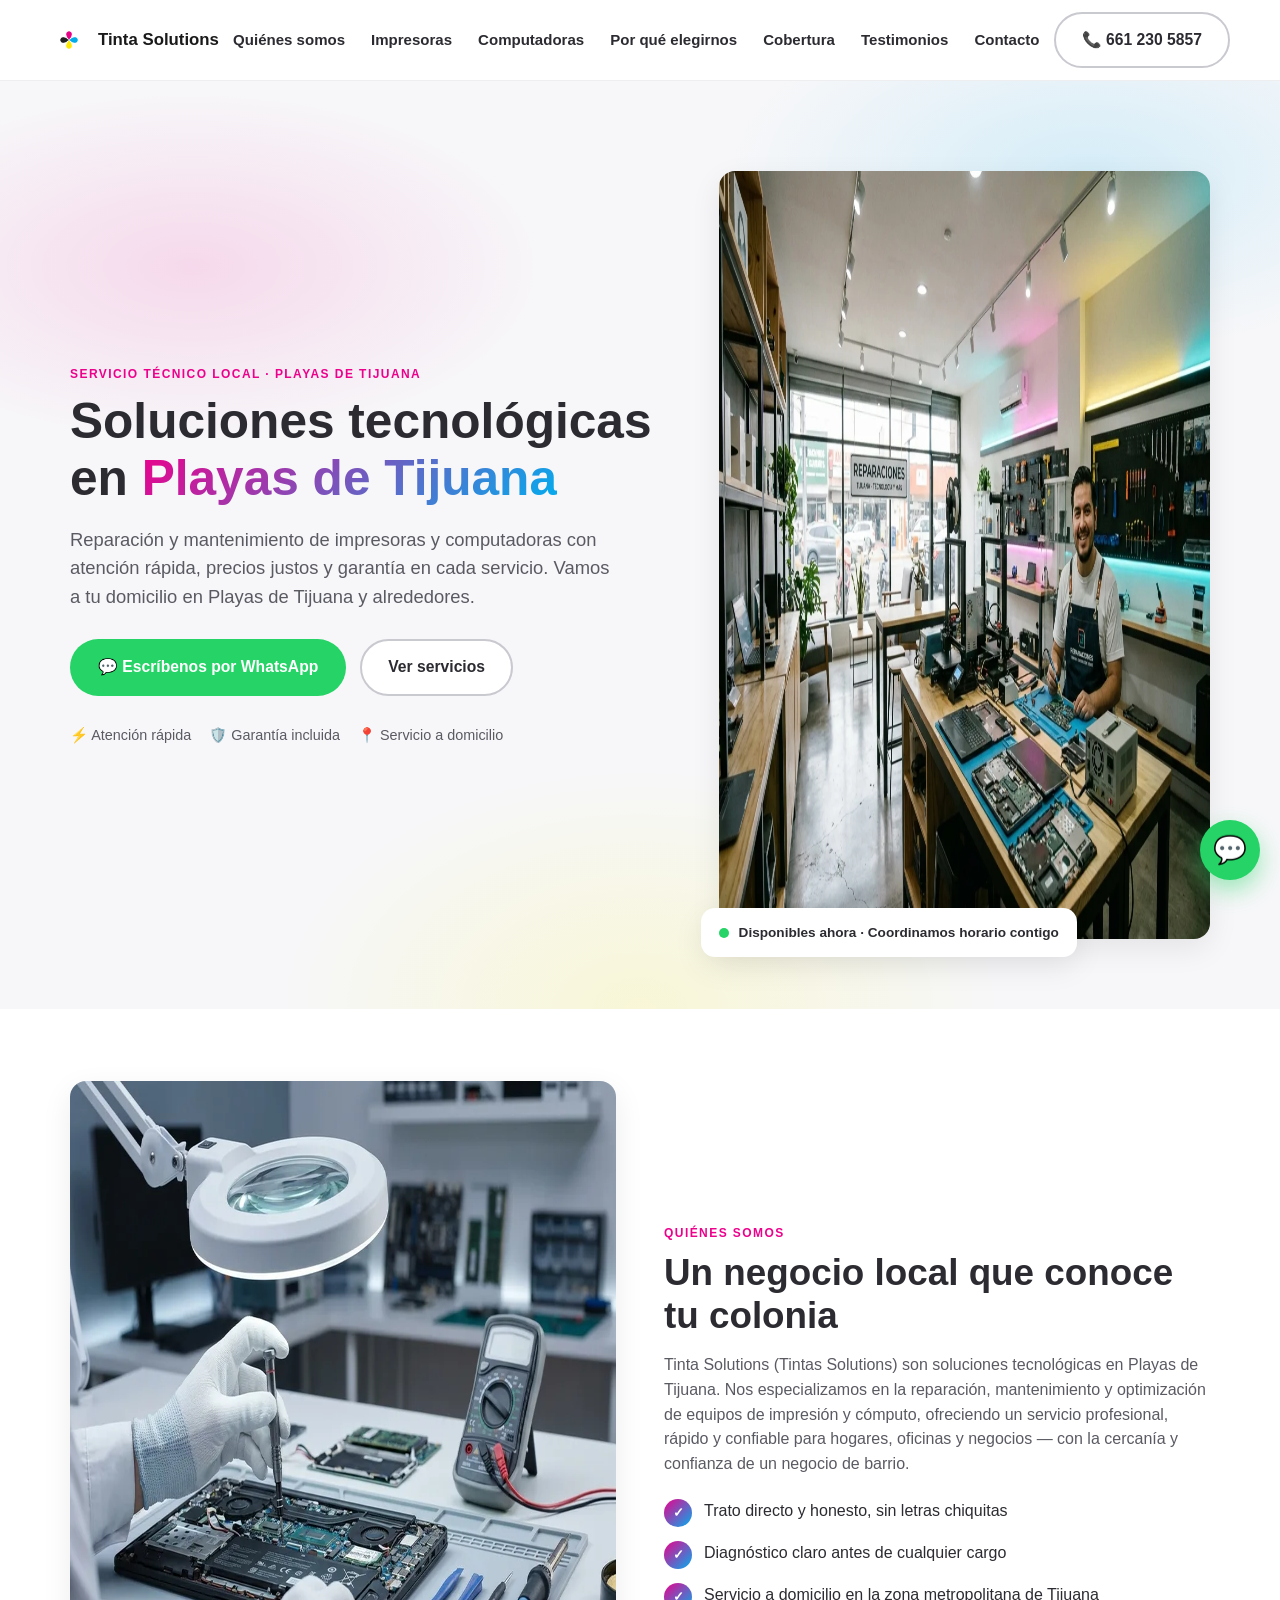
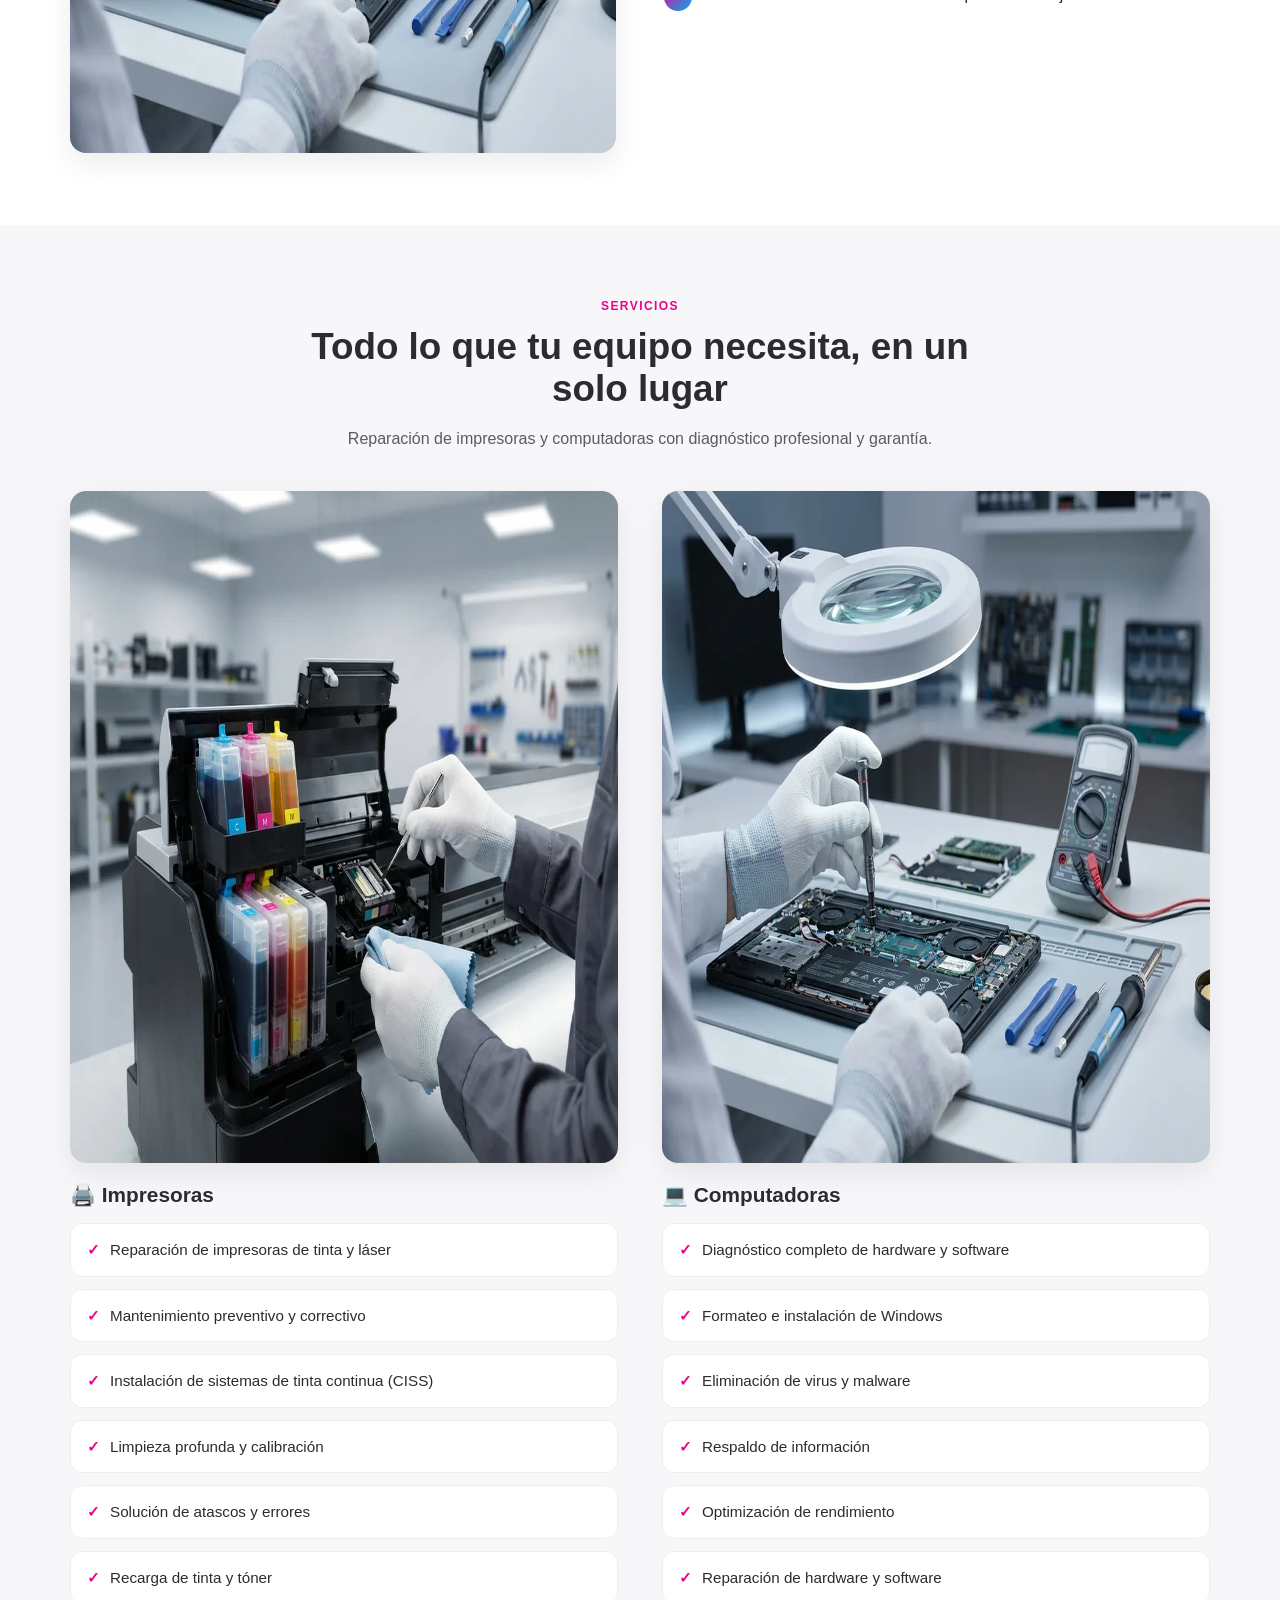
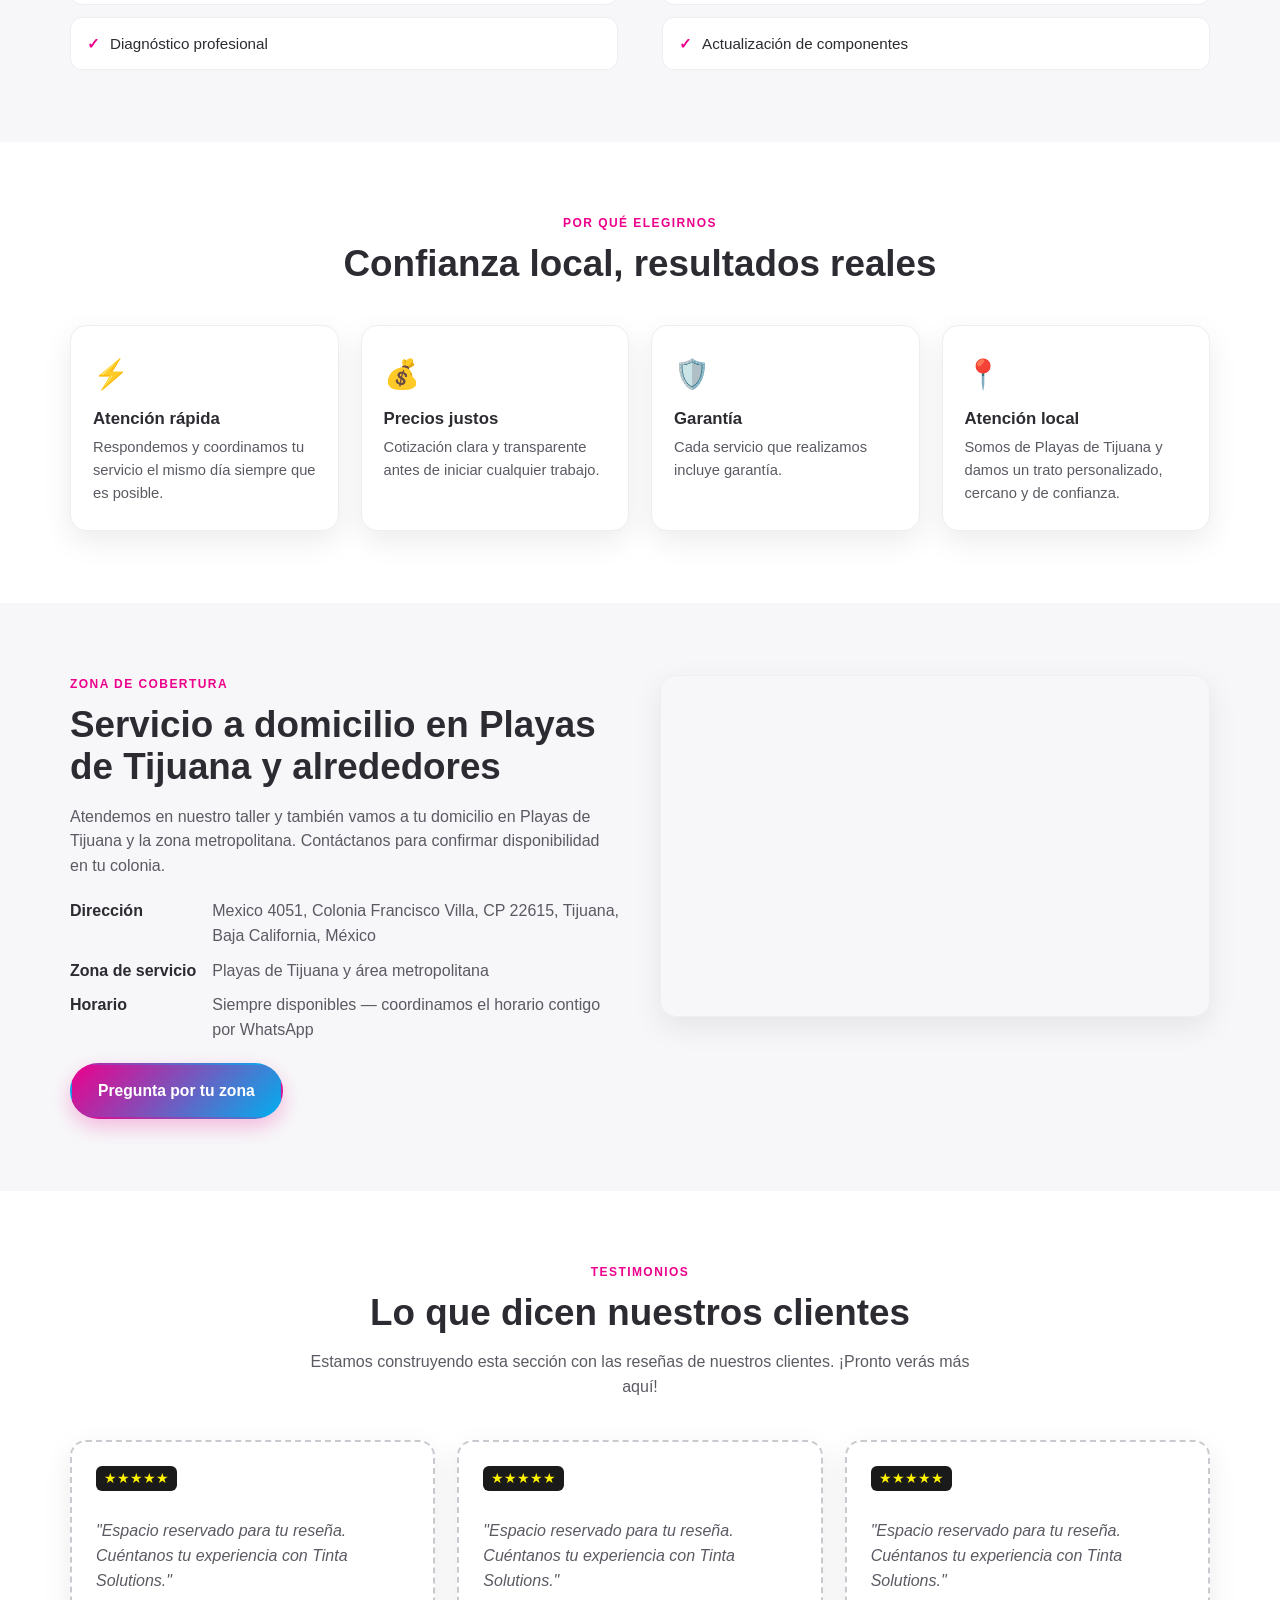
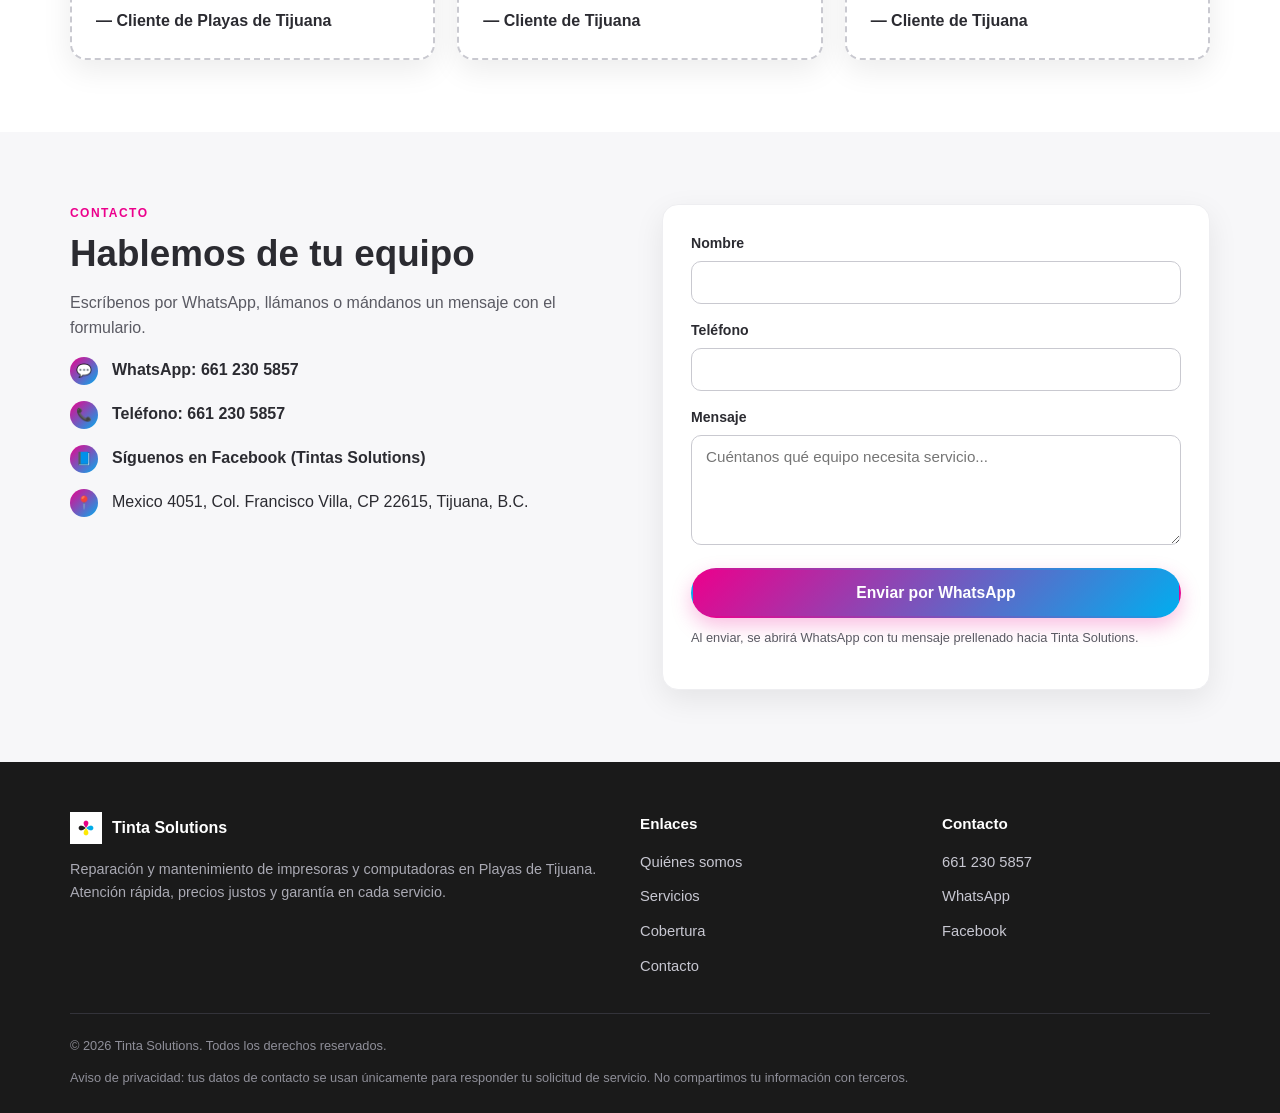
==== index.html @ cf3432bc "Sincroniza copy con la fan page de Facebook (Tintas Solutions): descripción y horario" ====
<!DOCTYPE html>
<html lang="es-MX">
<head>
<meta charset="UTF-8">
<meta name="viewport" content="width=device-width, initial-scale=1, viewport-fit=cover">
<title>Reparación de Impresoras y Computadoras en Tijuana | Tinta Solutions</title>
<meta name="description" content="Tintas Solutions: reparación, mantenimiento y optimización de equipos de impresión y cómputo en Playas de Tijuana. Servicio profesional, rápido y confiable para hogares, oficinas y negocios. Siempre abierto. ☎ 661 230 5857">
<meta name="keywords" content="reparación de impresoras Tijuana, reparación de computadoras Playas de Tijuana, recarga de tinta Tijuana, servicio técnico de cómputo Tijuana, sistema de tinta continua Tijuana, reparación de impresoras láser Tijuana">
<meta name="robots" content="index, follow">
<meta name="author" content="Tinta Solutions">
<link rel="canonical" href="https://tijuanaprinter.com/">

<!-- Open Graph -->
<meta property="og:type" content="business.business">
<meta property="og:site_name" content="Tinta Solutions">
<meta property="og:title" content="Reparación de Impresoras y Computadoras en Tijuana | Tinta Solutions">
<meta property="og:description" content="Soluciones tecnológicas en Playas de Tijuana: reparación de impresoras, recarga de tinta y tóner, CISS, y servicio técnico de computadoras. Atención rápida y garantizada.">
<meta property="og:image" content="https://tijuanaprinter.com/images/og-image.png">
<meta property="og:image:width" content="1200">
<meta property="og:image:height" content="630">
<meta property="og:url" content="https://tijuanaprinter.com/">
<meta property="og:locale" content="es_MX">

<!-- Twitter -->
<meta name="twitter:card" content="summary_large_image">
<meta name="twitter:title" content="Reparación de Impresoras y Computadoras en Tijuana | Tinta Solutions">
<meta name="twitter:description" content="Servicio técnico local en Playas de Tijuana: impresoras, computadoras, tinta continua, formateo y más.">
<meta name="twitter:image" content="https://tijuanaprinter.com/images/og-image.png">

<!-- Favicons -->
<link rel="icon" href="/favicon.ico" sizes="any">
<link rel="icon" type="image/png" sizes="192x192" href="/images/favicon-192.png">
<link rel="apple-touch-icon" href="/images/apple-touch-icon.png">

<link rel="preconnect" href="https://www.google.com">
<link rel="stylesheet" href="/css/style.css">

<!-- Schema.org LocalBusiness -->
<script type="application/ld+json">
{
  "@context": "https://schema.org",
  "@type": "ElectronicsStore",
  "name": "Tinta Solutions",
  "alternateName": "Tintas Solutions",
  "image": "https://tijuanaprinter.com/images/logo-icon.webp",
  "logo": "https://tijuanaprinter.com/images/logo-icon.webp",
  "url": "https://tijuanaprinter.com/",
  "telephone": "+52-661-230-5857",
  "priceRange": "$$",
  "address": {
    "@type": "PostalAddress",
    "streetAddress": "Mexico 4051, Colonia Francisco Villa",
    "addressLocality": "Tijuana",
    "addressRegion": "Baja California",
    "postalCode": "22615",
    "addressCountry": "MX"
  },
  "geo": {
    "@type": "GeoCoordinates",
    "latitude": 32.5115,
    "longitude": -117.1225
  },
  "areaServed": {
    "@type": "City",
    "name": "Tijuana"
  },
  "openingHoursSpecification": [
    {
      "@type": "OpeningHoursSpecification",
      "dayOfWeek": ["Monday","Tuesday","Wednesday","Thursday","Friday","Saturday","Sunday"],
      "opens": "00:00",
      "closes": "23:59"
    }
  ],
  "sameAs": [
    "https://www.facebook.com/profile.php?id=61590290923533"
  ],
  "makesOffer": [
    { "@type": "Offer", "itemOffered": { "@type": "Service", "name": "Reparación de impresoras" } },
    { "@type": "Offer", "itemOffered": { "@type": "Service", "name": "Recarga de tinta y tóner" } },
    { "@type": "Offer", "itemOffered": { "@type": "Service", "name": "Instalación de sistema de tinta continua (CISS)" } },
    { "@type": "Offer", "itemOffered": { "@type": "Service", "name": "Reparación de computadoras" } },
    { "@type": "Offer", "itemOffered": { "@type": "Service", "name": "Formateo e instalación de Windows" } },
    { "@type": "Offer", "itemOffered": { "@type": "Service", "name": "Eliminación de virus y malware" } }
  ]
}
</script>
</head>
<body>
<a class="skip-link" href="#main">Saltar al contenido</a>

<header class="site-header">
  <div class="container nav">
    <a class="brand" href="#top">
      <img src="/images/logo-icon.webp" alt="Logo Tinta Solutions" width="38" height="38">
      <span class="brand-name">Tinta Solutions</span>
    </a>
    <nav aria-label="Navegación principal">
      <ul class="nav-links" id="nav-links">
        <li><a href="#nosotros">Quiénes somos</a></li>
        <li><a href="#impresoras">Impresoras</a></li>
        <li><a href="#computadoras">Computadoras</a></li>
        <li><a href="#porque">Por qué elegirnos</a></li>
        <li><a href="#cobertura">Cobertura</a></li>
        <li><a href="#testimonios">Testimonios</a></li>
        <li><a href="#contacto">Contacto</a></li>
      </ul>
    </nav>
    <div class="nav-cta">
      <a class="btn btn-outline" href="tel:+526612305857">📞 661 230 5857</a>
      <button class="nav-toggle" aria-label="Abrir menú" aria-expanded="false" aria-controls="nav-links">☰</button>
    </div>
  </div>
</header>

<main id="main">

  <!-- 1. HERO -->
  <section class="hero" id="top">
    <div class="container hero-grid">
      <div class="hero-copy">
        <span class="eyebrow">Servicio técnico local · Playas de Tijuana</span>
        <h1>Soluciones tecnológicas en <span class="highlight">Playas de Tijuana</span></h1>
        <p class="lead">Reparación y mantenimiento de impresoras y computadoras con atención rápida, precios justos y garantía en cada servicio. Vamos a tu domicilio en Playas de Tijuana y alrededores.</p>
        <div class="hero-actions">
          <a class="btn btn-whatsapp" href="https://wa.me/526612305857?text=Hola%2C%20quiero%20cotizar%20un%20servicio" target="_blank" rel="noopener">💬 Escríbenos por WhatsApp</a>
          <a class="btn btn-outline" href="#impresoras">Ver servicios</a>
        </div>
        <div class="hero-trust">
          <span>⚡ Atención rápida</span>
          <span>🛡️ Garantía incluida</span>
          <span>📍 Servicio a domicilio</span>
        </div>
      </div>
      <div class="hero-media">
        <img src="/images/hero-workshop.webp" alt="Taller de reparación de impresoras y computadoras Tinta Solutions en Tijuana" width="1376" height="768" loading="eager">
        <div class="hero-badge"><span class="dot"></span> Disponibles ahora · Coordinamos horario contigo</div>
      </div>
    </div>
  </section>

  <!-- 2. QUIÉNES SOMOS -->
  <section id="nosotros">
    <div class="container about-grid">
      <div class="about-media">
        <img src="/images/service-computer.webp" alt="Técnico de Tinta Solutions reparando una computadora" width="900" height="672" loading="lazy">
      </div>
      <div class="about-copy">
        <span class="eyebrow">Quiénes somos</span>
        <h2>Un negocio local que conoce tu colonia</h2>
        <p class="muted">Tinta Solutions (Tintas Solutions) son soluciones tecnológicas en Playas de Tijuana. Nos especializamos en la reparación, mantenimiento y optimización de equipos de impresión y cómputo, ofreciendo un servicio profesional, rápido y confiable para hogares, oficinas y negocios — con la cercanía y confianza de un negocio de barrio.</p>
        <ul class="about-points">
          <li><span class="chip">✓</span> Trato directo y honesto, sin letras chiquitas</li>
          <li><span class="chip">✓</span> Diagnóstico claro antes de cualquier cargo</li>
          <li><span class="chip">✓</span> Servicio a domicilio en la zona metropolitana de Tijuana</li>
        </ul>
      </div>
    </div>
  </section>

  <!-- 3 y 4. SERVICIOS -->
  <section class="bg-soft" id="servicios">
    <div class="container">
      <div class="section-head">
        <span class="eyebrow">Servicios</span>
        <h2>Todo lo que tu equipo necesita, en un solo lugar</h2>
        <p>Reparación de impresoras y computadoras con diagnóstico profesional y garantía.</p>
      </div>
      <div class="services-grid">
        <div class="service-col" id="impresoras">
          <img class="service-col-img" src="/images/service-printer.webp" alt="Reparación de impresora de inyección de tinta en Tijuana" width="900" height="672" loading="lazy">
          <h3>🖨️ Impresoras</h3>
          <ul class="service-list">
            <li>Reparación de impresoras de tinta y láser</li>
            <li>Mantenimiento preventivo y correctivo</li>
            <li>Instalación de sistemas de tinta continua (CISS)</li>
            <li>Limpieza profunda y calibración</li>
            <li>Solución de atascos y errores</li>
            <li>Recarga de tinta y tóner</li>
            <li>Diagnóstico profesional</li>
          </ul>
        </div>
        <div class="service-col" id="computadoras">
          <img class="service-col-img" src="/images/service-computer.webp" alt="Servicio técnico de computadoras y laptops en Tijuana" width="900" height="672" loading="lazy">
          <h3>💻 Computadoras</h3>
          <ul class="service-list">
            <li>Diagnóstico completo de hardware y software</li>
            <li>Formateo e instalación de Windows</li>
            <li>Eliminación de virus y malware</li>
            <li>Respaldo de información</li>
            <li>Optimización de rendimiento</li>
            <li>Reparación de hardware y software</li>
            <li>Actualización de componentes</li>
          </ul>
        </div>
      </div>
    </div>
  </section>

  <!-- 5. POR QUÉ ELEGIRNOS -->
  <section id="porque">
    <div class="container">
      <div class="section-head">
        <span class="eyebrow">Por qué elegirnos</span>
        <h2>Confianza local, resultados reales</h2>
      </div>
      <div class="why-grid">
        <div class="why-card"><span class="icon">⚡</span><h3>Atención rápida</h3><p>Respondemos y coordinamos tu servicio el mismo día siempre que es posible.</p></div>
        <div class="why-card"><span class="icon">💰</span><h3>Precios justos</h3><p>Cotización clara y transparente antes de iniciar cualquier trabajo.</p></div>
        <div class="why-card"><span class="icon">🛡️</span><h3>Garantía</h3><p>Cada servicio que realizamos incluye garantía.</p></div>
        <div class="why-card"><span class="icon">📍</span><h3>Atención local</h3><p>Somos de Playas de Tijuana y damos un trato personalizado, cercano y de confianza.</p></div>
      </div>
    </div>
  </section>

  <!-- 6. ZONA DE COBERTURA -->
  <section class="bg-soft" id="cobertura">
    <div class="container coverage-grid">
      <div class="coverage-info">
        <span class="eyebrow">Zona de cobertura</span>
        <h2>Servicio a domicilio en Playas de Tijuana y alrededores</h2>
        <p class="muted">Atendemos en nuestro taller y también vamos a tu domicilio en Playas de Tijuana y la zona metropolitana. Contáctanos para confirmar disponibilidad en tu colonia.</p>
        <dl>
          <dt>Dirección</dt>
          <dd>Mexico 4051, Colonia Francisco Villa, CP 22615, Tijuana, Baja California, México</dd>
          <dt>Zona de servicio</dt>
          <dd>Playas de Tijuana y área metropolitana</dd>
          <dt>Horario</dt>
          <dd>Siempre disponibles — coordinamos el horario contigo por WhatsApp</dd>
        </dl>
        <a class="btn btn-primary" href="https://wa.me/526612305857?text=Hola%2C%20quiero%20saber%20si%20dan%20servicio%20en%20mi%20zona" target="_blank" rel="noopener">Pregunta por tu zona</a>
      </div>
      <div class="map-wrap">
        <iframe title="Ubicación de Tinta Solutions en Tijuana" loading="lazy" referrerpolicy="no-referrer-when-downgrade" src="https://www.google.com/maps?q=Mexico+4051,+Colonia+Francisco+Villa,+22615+Tijuana,+Baja+California&output=embed"></iframe>
      </div>
    </div>
  </section>

  <!-- 7. TESTIMONIOS -->
  <section id="testimonios">
    <div class="container">
      <div class="section-head">
        <span class="eyebrow">Testimonios</span>
        <h2>Lo que dicen nuestros clientes</h2>
        <p>Estamos construyendo esta sección con las reseñas de nuestros clientes. ¡Pronto verás más aquí!</p>
      </div>
      <div class="testimonials-grid">
        <div class="testimonial-card testimonial-placeholder">
          <span class="stars">★★★★★</span>
          <p>"Espacio reservado para tu reseña. Cuéntanos tu experiencia con Tinta Solutions."</p>
          <div class="testimonial-name">— Cliente de Playas de Tijuana</div>
        </div>
        <div class="testimonial-card testimonial-placeholder">
          <span class="stars">★★★★★</span>
          <p>"Espacio reservado para tu reseña. Cuéntanos tu experiencia con Tinta Solutions."</p>
          <div class="testimonial-name">— Cliente de Tijuana</div>
        </div>
        <div class="testimonial-card testimonial-placeholder">
          <span class="stars">★★★★★</span>
          <p>"Espacio reservado para tu reseña. Cuéntanos tu experiencia con Tinta Solutions."</p>
          <div class="testimonial-name">— Cliente de Tijuana</div>
        </div>
      </div>
    </div>
  </section>

  <!-- 8. CONTACTO -->
  <section class="bg-soft" id="contacto">
    <div class="container contact-grid">
      <div class="contact-copy">
        <span class="eyebrow">Contacto</span>
        <h2>Hablemos de tu equipo</h2>
        <p class="muted">Escríbenos por WhatsApp, llámanos o mándanos un mensaje con el formulario.</p>
        <ul class="contact-list">
          <li><span class="chip">💬</span> <a href="https://wa.me/526612305857" target="_blank" rel="noopener">WhatsApp: 661 230 5857</a></li>
          <li><span class="chip">📞</span> <a href="tel:+526612305857">Teléfono: 661 230 5857</a></li>
          <li><span class="chip">📘</span> <a href="https://www.facebook.com/profile.php?id=61590290923533" target="_blank" rel="noopener">Síguenos en Facebook (Tintas Solutions)</a></li>
          <li><span class="chip">📍</span> <span>Mexico 4051, Col. Francisco Villa, CP 22615, Tijuana, B.C.</span></li>
        </ul>
      </div>
      <div class="form-card">
        <div class="form-success" id="form-success">¡Gracias! Se abrió WhatsApp con tu mensaje listo para enviar.</div>
        <form id="contact-form" novalidate>
          <div class="form-row">
            <label for="name">Nombre</label>
            <input id="name" name="name" type="text" required autocomplete="name">
          </div>
          <div class="form-row">
            <label for="phone">Teléfono</label>
            <input id="phone" name="phone" type="tel" required autocomplete="tel">
          </div>
          <div class="form-row">
            <label for="message">Mensaje</label>
            <textarea id="message" name="message" required placeholder="Cuéntanos qué equipo necesita servicio..."></textarea>
          </div>
          <button class="btn btn-primary btn-block" type="submit">Enviar por WhatsApp</button>
          <p class="form-note">Al enviar, se abrirá WhatsApp con tu mensaje prellenado hacia Tinta Solutions.</p>
        </form>
      </div>
    </div>
  </section>

</main>

<!-- 9. FOOTER -->
<footer class="site-footer">
  <div class="container">
    <div class="footer-grid">
      <div>
        <div class="footer-brand">
          <img src="/images/logo-icon.webp" alt="Tinta Solutions" width="32" height="32">
          <span>Tinta Solutions</span>
        </div>
        <p>Reparación y mantenimiento de impresoras y computadoras en Playas de Tijuana. Atención rápida, precios justos y garantía en cada servicio.</p>
      </div>
      <div>
        <h4>Enlaces</h4>
        <ul class="footer-links">
          <li><a href="#nosotros">Quiénes somos</a></li>
          <li><a href="#servicios">Servicios</a></li>
          <li><a href="#cobertura">Cobertura</a></li>
          <li><a href="#contacto">Contacto</a></li>
        </ul>
      </div>
      <div>
        <h4>Contacto</h4>
        <ul class="footer-links">
          <li><a href="tel:+526612305857">661 230 5857</a></li>
          <li><a href="https://wa.me/526612305857" target="_blank" rel="noopener">WhatsApp</a></li>
          <li><a href="https://www.facebook.com/profile.php?id=61590290923533" target="_blank" rel="noopener">Facebook</a></li>
        </ul>
      </div>
    </div>
    <div class="footer-bottom">
      <span>© <span id="year">2026</span> Tinta Solutions. Todos los derechos reservados.</span>
      <span>Aviso de privacidad: tus datos de contacto se usan únicamente para responder tu solicitud de servicio. No compartimos tu información con terceros.</span>
    </div>
  </div>
</footer>

<a class="whatsapp-float" href="https://wa.me/526612305857?text=Hola%2C%20quiero%20información%20sobre%20un%20servicio" target="_blank" rel="noopener" aria-label="Escríbenos por WhatsApp">💬</a>

<script src="/js/main.js"></script>
</body>
</html>
---- css/style.css ----
/* Tinta Solutions — estilos base
   Paleta CMYK: magenta, cian, amarillo, negro (tech/moderna) */
:root{
  --magenta:#ec008c;
  --cyan:#00aeef;
  --yellow:#fff200;
  --key:#1a1a1a;
  --white:#ffffff;
  --gray-50:#f7f7f9;
  --gray-100:#eeeef1;
  --gray-300:#c9c9d0;
  --gray-600:#5a5a63;
  --gray-800:#2b2b31;
  --radius:16px;
  --shadow:0 10px 30px rgba(0,0,0,.08);
  --maxw:1180px;
  --font: -apple-system, BlinkMacSystemFont, "Segoe UI", Roboto, "Inter", Helvetica, Arial, sans-serif;
}

*{box-sizing:border-box}
html{scroll-behavior:smooth}
body{
  margin:0;
  font-family:var(--font);
  color:var(--gray-800);
  background:var(--white);
  line-height:1.55;
  -webkit-font-smoothing:antialiased;
}
img{max-width:100%;display:block}
a{color:inherit}
.container{max-width:var(--maxw);margin:0 auto;padding:0 20px}
section{padding:72px 0}
h1,h2,h3{line-height:1.15;margin:0 0 16px}
h2{font-size:clamp(1.6rem,3vw,2.3rem)}
.eyebrow{
  text-transform:uppercase;
  letter-spacing:.12em;
  font-size:.75rem;
  font-weight:700;
  color:var(--magenta);
  margin-bottom:10px;
  display:block;
}
.section-head{max-width:680px;margin:0 auto 40px;text-align:center}
.section-head p{color:var(--gray-600)}
.muted{color:var(--gray-600)}

/* Botones */
.btn{
  display:inline-flex;align-items:center;justify-content:center;gap:8px;
  padding:14px 26px;border-radius:999px;font-weight:700;font-size:.98rem;
  text-decoration:none;border:2px solid transparent;cursor:pointer;
  transition:transform .15s ease, box-shadow .15s ease, background .15s ease;
}
.btn:active{transform:scale(.97)}
.btn-primary{
  background:linear-gradient(135deg,var(--magenta),var(--cyan));
  color:var(--white);
  box-shadow:0 8px 20px rgba(236,0,140,.25);
}
.btn-primary:hover{box-shadow:0 12px 26px rgba(236,0,140,.35)}
.btn-outline{
  background:var(--white);
  border-color:var(--gray-300);
  color:var(--gray-800);
}
.btn-outline:hover{border-color:var(--key)}
.btn-whatsapp{background:#25D366;color:#fff}
.btn-block{width:100%}

/* Header */
.site-header{
  position:sticky;top:0;z-index:40;
  background:rgba(255,255,255,.9);
  backdrop-filter:saturate(180%) blur(10px);
  border-bottom:1px solid var(--gray-100);
}
.nav{display:flex;align-items:center;justify-content:space-between;padding:12px 0}
.brand{display:flex;align-items:center;gap:10px;text-decoration:none}
.brand img{height:38px;width:auto}
.brand-name{font-weight:800;font-size:1.05rem;color:var(--key)}
.nav-links{display:flex;gap:26px;list-style:none;margin:0;padding:0}
.nav-links a{text-decoration:none;font-weight:600;font-size:.94rem;color:var(--gray-800)}
.nav-links a:hover{color:var(--magenta)}
.nav-cta{display:flex;align-items:center;gap:12px}
.nav-toggle{display:none;background:none;border:none;font-size:1.6rem;cursor:pointer}

@media (max-width:860px){
  .nav-links{
    position:fixed;inset:64px 0 0 0;background:var(--white);
    flex-direction:column;padding:30px 24px;gap:22px;
    transform:translateY(-110%);transition:transform .25s ease;
    border-top:1px solid var(--gray-100);
  }
  .nav-links.open{transform:translateY(0)}
  .nav-toggle{display:block}
  .nav-cta .btn-outline{display:none}
}

/* Hero */
.hero{
  position:relative;
  padding:90px 0 70px;
  overflow:hidden;
  background:
    radial-gradient(600px 300px at 15% 20%, rgba(236,0,140,.12), transparent 60%),
    radial-gradient(600px 300px at 85% 10%, rgba(0,174,239,.14), transparent 60%),
    radial-gradient(600px 400px at 50% 100%, rgba(255,242,0,.14), transparent 60%),
    var(--gray-50);
}
.hero-grid{display:grid;grid-template-columns:1.1fr .9fr;gap:48px;align-items:center}
@media (max-width:900px){.hero-grid{grid-template-columns:1fr}}
.hero h1{font-size:clamp(2rem,4.2vw,3.1rem);margin-bottom:18px}
.hero .highlight{
  background:linear-gradient(135deg,var(--magenta),var(--cyan));
  -webkit-background-clip:text;background-clip:text;color:transparent;
}
.hero p.lead{font-size:1.15rem;color:var(--gray-600);margin-bottom:28px;max-width:540px}
.hero-actions{display:flex;flex-wrap:wrap;gap:14px;margin-bottom:28px}
.hero-trust{display:flex;flex-wrap:wrap;gap:18px;font-size:.9rem;color:var(--gray-600)}
.hero-trust span{display:flex;align-items:center;gap:8px}
.hero-media{position:relative}
.hero-media img{border-radius:var(--radius);box-shadow:var(--shadow)}
.hero-badge{
  position:absolute;bottom:-18px;left:-18px;
  background:var(--white);border-radius:14px;box-shadow:var(--shadow);
  padding:14px 18px;font-size:.85rem;font-weight:700;
  display:flex;align-items:center;gap:10px;
}
.dot{width:10px;height:10px;border-radius:50%;background:#25D366;display:inline-block}
@media (max-width:600px){.hero-badge{left:0;bottom:-14px;padding:10px 14px;font-size:.78rem}}

/* Quiénes somos */
.about-grid{display:grid;grid-template-columns:1fr 1fr;gap:48px;align-items:center}
@media (max-width:860px){.about-grid{grid-template-columns:1fr}}
.about-media img{border-radius:var(--radius);box-shadow:var(--shadow)}
.about-points{list-style:none;margin:22px 0 0;padding:0;display:grid;gap:14px}
.about-points li{display:flex;gap:12px;align-items:flex-start}
.chip{
  flex:0 0 auto;width:28px;height:28px;border-radius:50%;
  display:flex;align-items:center;justify-content:center;
  background:linear-gradient(135deg,var(--magenta),var(--cyan));color:#fff;
  font-size:.8rem;font-weight:800;
}

/* Servicios */
.bg-soft{background:var(--gray-50)}
.services-grid{display:grid;grid-template-columns:repeat(2,1fr);gap:44px}
@media (max-width:860px){.services-grid{grid-template-columns:1fr}}
.service-col h3{
  display:flex;align-items:center;gap:10px;font-size:1.3rem;
}
.service-col-img{border-radius:var(--radius);box-shadow:var(--shadow);margin-bottom:20px}
.service-list{list-style:none;margin:0;padding:0;display:grid;gap:12px}
.service-list li{
  background:var(--white);border:1px solid var(--gray-100);
  border-radius:12px;padding:14px 16px;display:flex;gap:10px;align-items:flex-start;
  font-size:.95rem;
}
.service-list li::before{content:"✓";color:var(--magenta);font-weight:800}

/* Por qué elegirnos */
.why-grid{display:grid;grid-template-columns:repeat(4,1fr);gap:22px}
@media (max-width:900px){.why-grid{grid-template-columns:repeat(2,1fr)}}
@media (max-width:560px){.why-grid{grid-template-columns:1fr}}
.why-card{
  background:var(--white);border:1px solid var(--gray-100);border-radius:var(--radius);
  padding:26px 22px;box-shadow:var(--shadow);text-align:left;
}
.why-card .icon{font-size:1.8rem;margin-bottom:12px;display:block}
.why-card h3{font-size:1.05rem;margin-bottom:8px}
.why-card p{color:var(--gray-600);font-size:.92rem;margin:0}

/* Cobertura */
.coverage-grid{display:grid;grid-template-columns:1fr 1fr;gap:40px;align-items:start}
@media (max-width:900px){.coverage-grid{grid-template-columns:1fr}}
.map-wrap{border-radius:var(--radius);overflow:hidden;box-shadow:var(--shadow);border:1px solid var(--gray-100)}
.map-wrap iframe{width:100%;height:340px;border:0;display:block}
.coverage-info dl{display:grid;grid-template-columns:auto 1fr;gap:10px 16px;margin:20px 0}
.coverage-info dt{font-weight:700;color:var(--gray-800)}
.coverage-info dd{margin:0;color:var(--gray-600)}

/* Testimonios */
.testimonials-grid{display:grid;grid-template-columns:repeat(3,1fr);gap:22px}
@media (max-width:900px){.testimonials-grid{grid-template-columns:1fr}}
.testimonial-card{
  background:var(--white);border:1px solid var(--gray-100);border-radius:var(--radius);
  padding:24px;box-shadow:var(--shadow);
}
.stars{color:var(--yellow);background:var(--key);display:inline-block;padding:2px 8px;border-radius:6px;font-size:.85rem;margin-bottom:12px}
.testimonial-card p{color:var(--gray-600);font-style:italic;min-height:70px}
.testimonial-name{font-weight:700;margin-top:14px}
.testimonial-placeholder{
  border:2px dashed var(--gray-300);
}

/* Contacto */
.contact-grid{display:grid;grid-template-columns:1fr 1fr;gap:44px}
@media (max-width:900px){.contact-grid{grid-template-columns:1fr}}
.contact-list{list-style:none;margin:0 0 24px;padding:0;display:grid;gap:16px}
.contact-list li{display:flex;gap:14px;align-items:center}
.contact-list .chip{background:linear-gradient(135deg,var(--magenta),var(--cyan))}
.contact-list a{text-decoration:none;font-weight:700}
.form-card{
  background:var(--white);border:1px solid var(--gray-100);border-radius:var(--radius);
  padding:28px;box-shadow:var(--shadow);
}
.form-row{margin-bottom:16px}
.form-row label{display:block;font-weight:700;font-size:.88rem;margin-bottom:6px}
.form-row input,.form-row textarea{
  width:100%;padding:12px 14px;border-radius:10px;border:1px solid var(--gray-300);
  font-family:var(--font);font-size:.95rem;
}
.form-row textarea{min-height:110px;resize:vertical}
.form-note{font-size:.8rem;color:var(--gray-600);margin-top:10px}
.form-success{display:none;background:#e9f9ef;border:1px solid #b7ebc6;color:#1e7a3d;padding:14px;border-radius:10px;margin-bottom:16px;font-size:.9rem}

/* Footer */
.site-footer{background:var(--key);color:#e8e8ec;padding:50px 0 26px}
.footer-grid{display:grid;grid-template-columns:2fr 1fr 1fr;gap:34px;margin-bottom:34px}
@media (max-width:760px){.footer-grid{grid-template-columns:1fr}}
.footer-brand{display:flex;align-items:center;gap:10px;margin-bottom:12px}
.footer-brand img{height:32px}
.footer-brand span{font-weight:800;color:#fff}
.site-footer p{color:#a9a9b3;font-size:.9rem}
.site-footer h4{color:#fff;font-size:.95rem;margin:0 0 14px}
.footer-links{list-style:none;margin:0;padding:0;display:grid;gap:10px}
.footer-links a{color:#c7c7d1;text-decoration:none;font-size:.92rem}
.footer-links a:hover{color:#fff}
.footer-bottom{
  border-top:1px solid #33333a;padding-top:22px;
  display:flex;flex-wrap:wrap;gap:12px;justify-content:space-between;
  font-size:.8rem;color:#8f8f99;
}

/* WhatsApp flotante */
.whatsapp-float{
  position:fixed;right:20px;bottom:20px;z-index:50;
  width:60px;height:60px;border-radius:50%;
  background:#25D366;color:#fff;display:flex;align-items:center;justify-content:center;
  box-shadow:0 10px 24px rgba(37,211,102,.45);text-decoration:none;font-size:1.7rem;
  animation:pulse 2.4s infinite;
}
@keyframes pulse{
  0%{box-shadow:0 0 0 0 rgba(37,211,102,.5)}
  70%{box-shadow:0 0 0 16px rgba(37,211,102,0)}
  100%{box-shadow:0 0 0 0 rgba(37,211,102,0)}
}

.skip-link{
  position:absolute;left:-999px;top:auto;
  background:var(--key);color:#fff;padding:10px 16px;border-radius:8px;z-index:100;
}
.skip-link:focus{left:16px;top:16px}
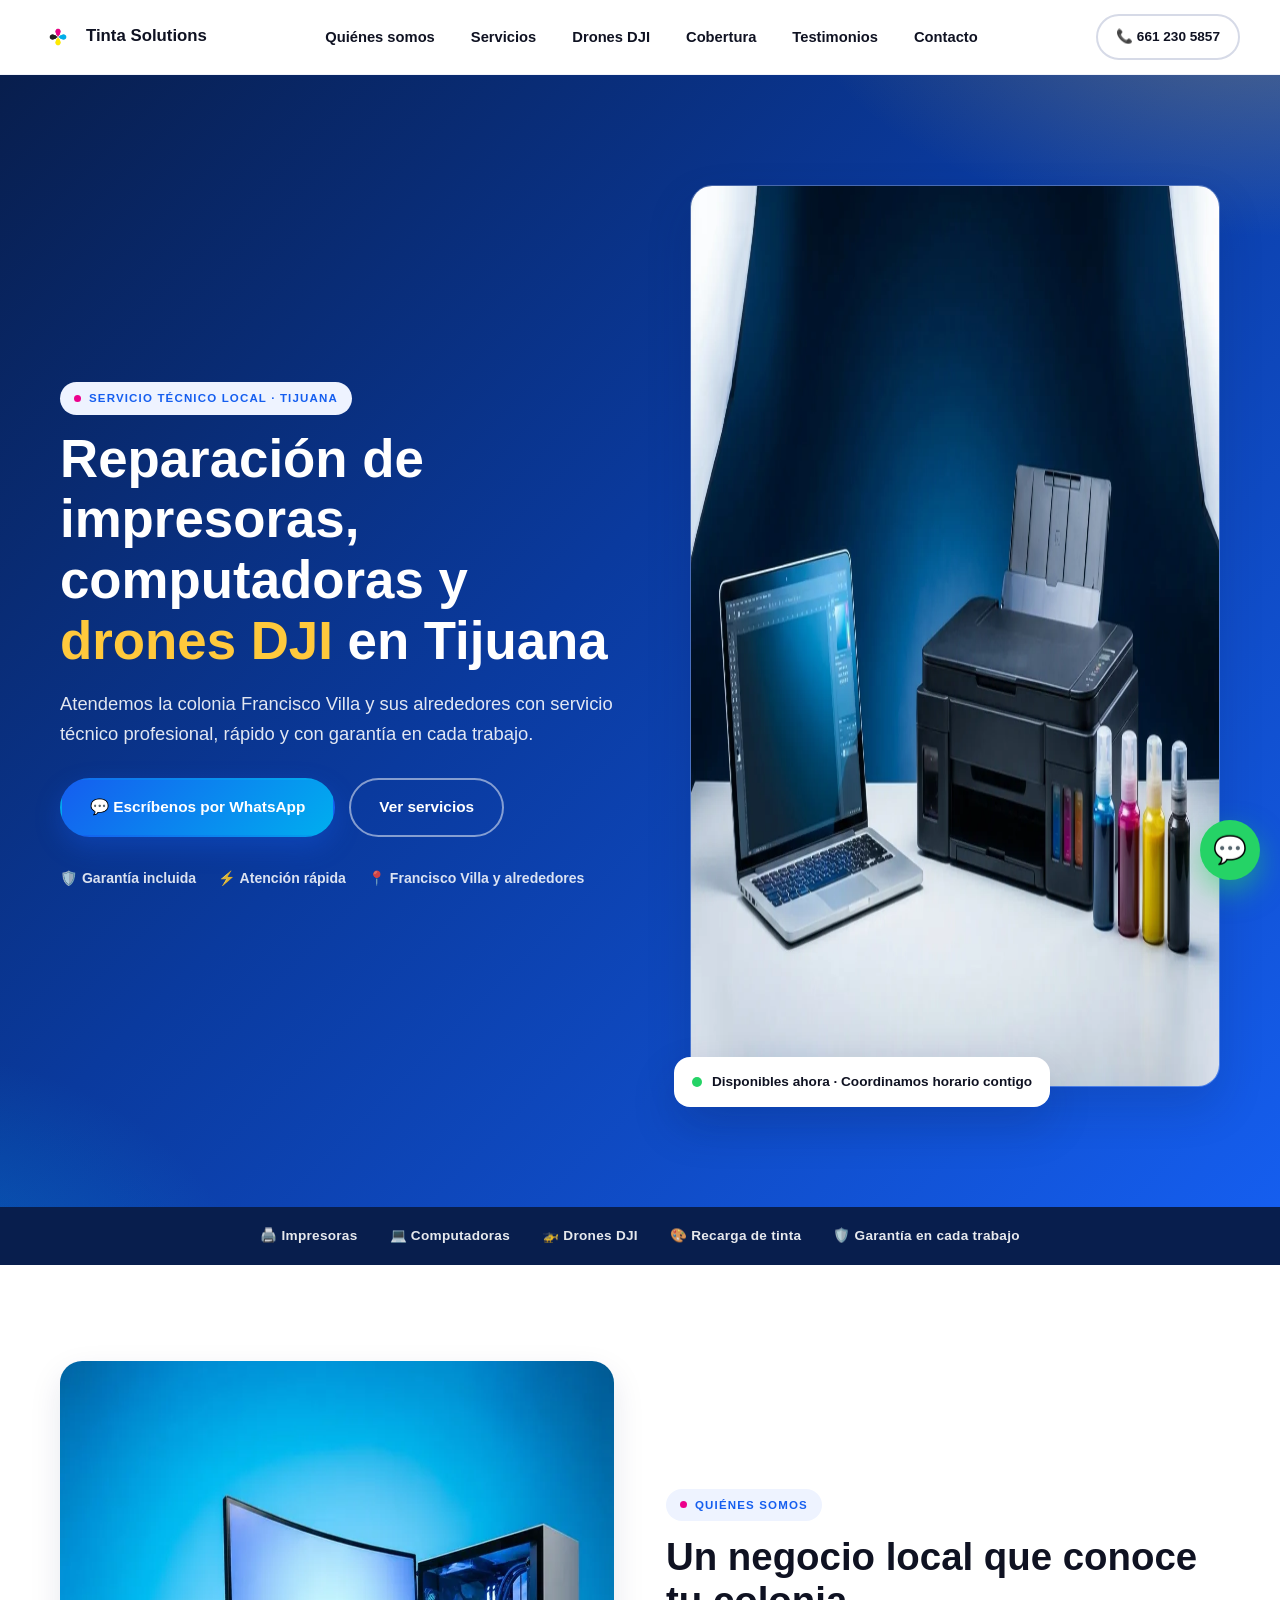
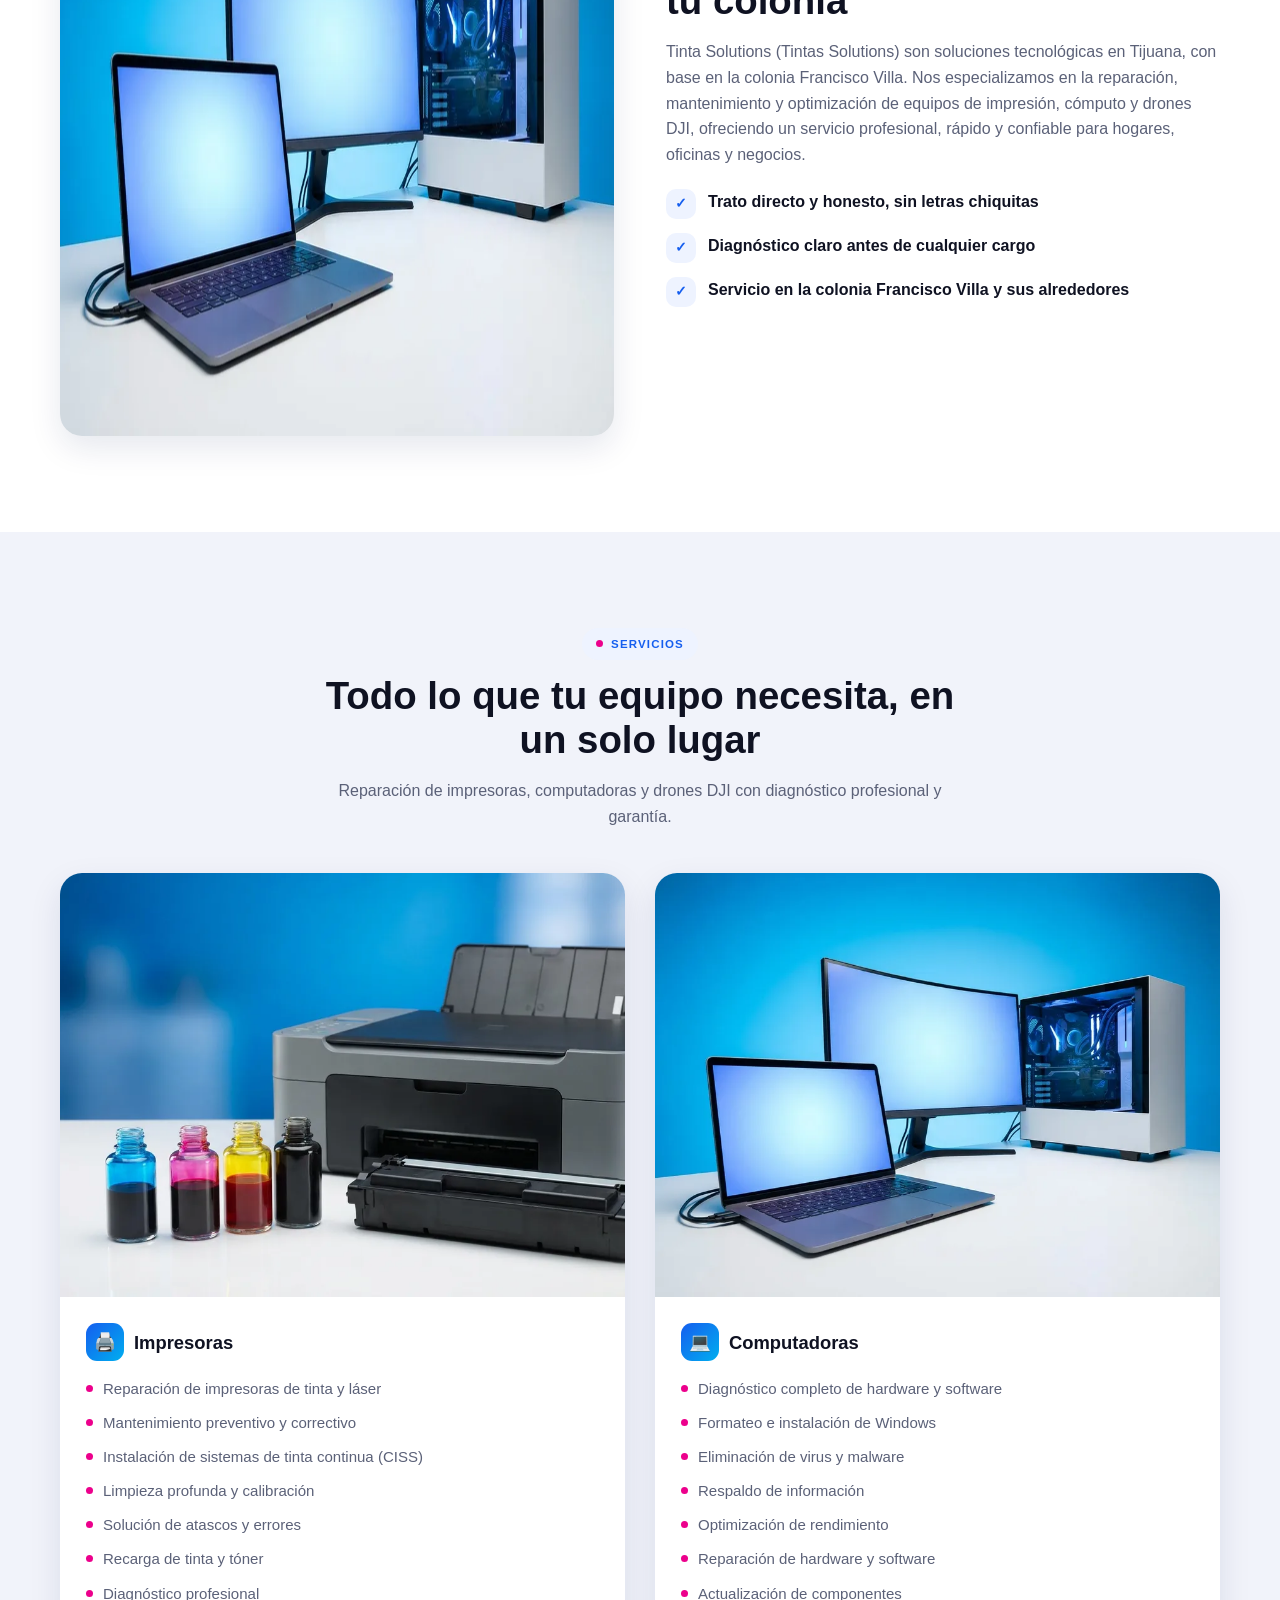
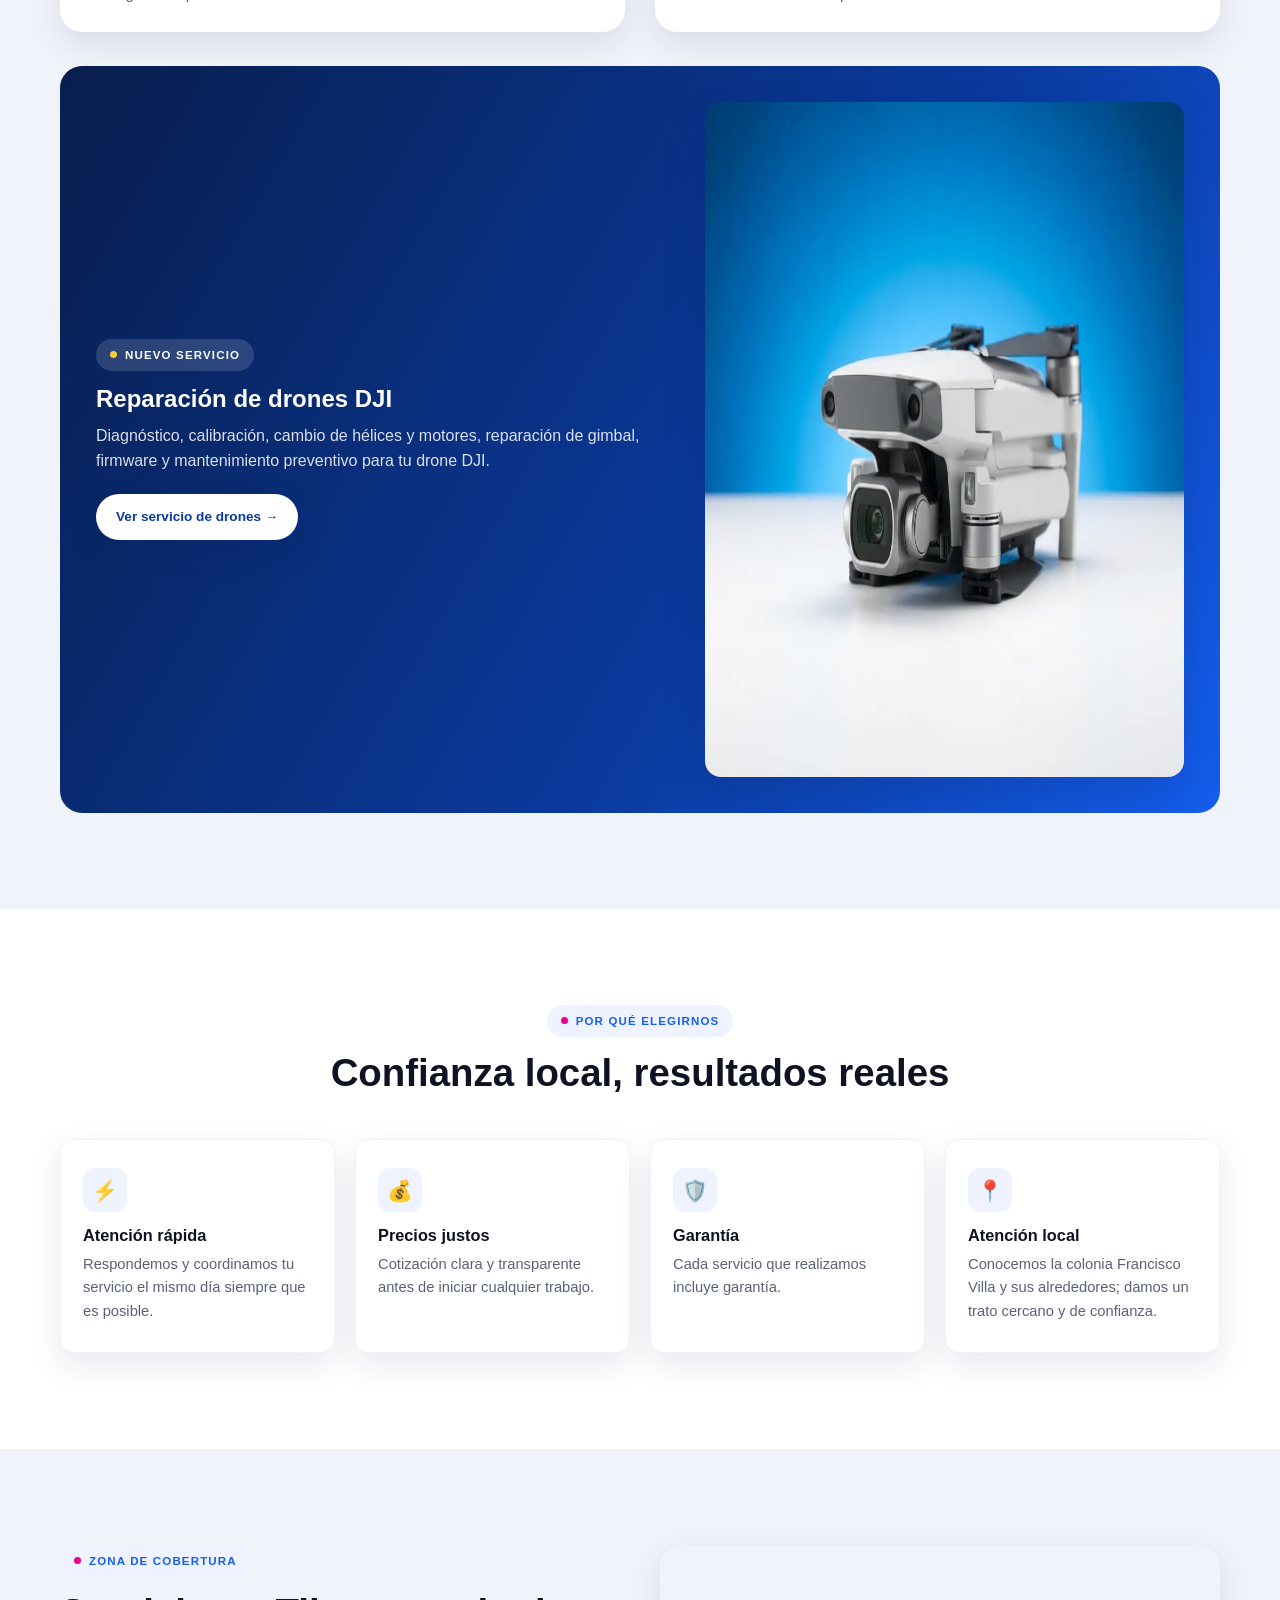
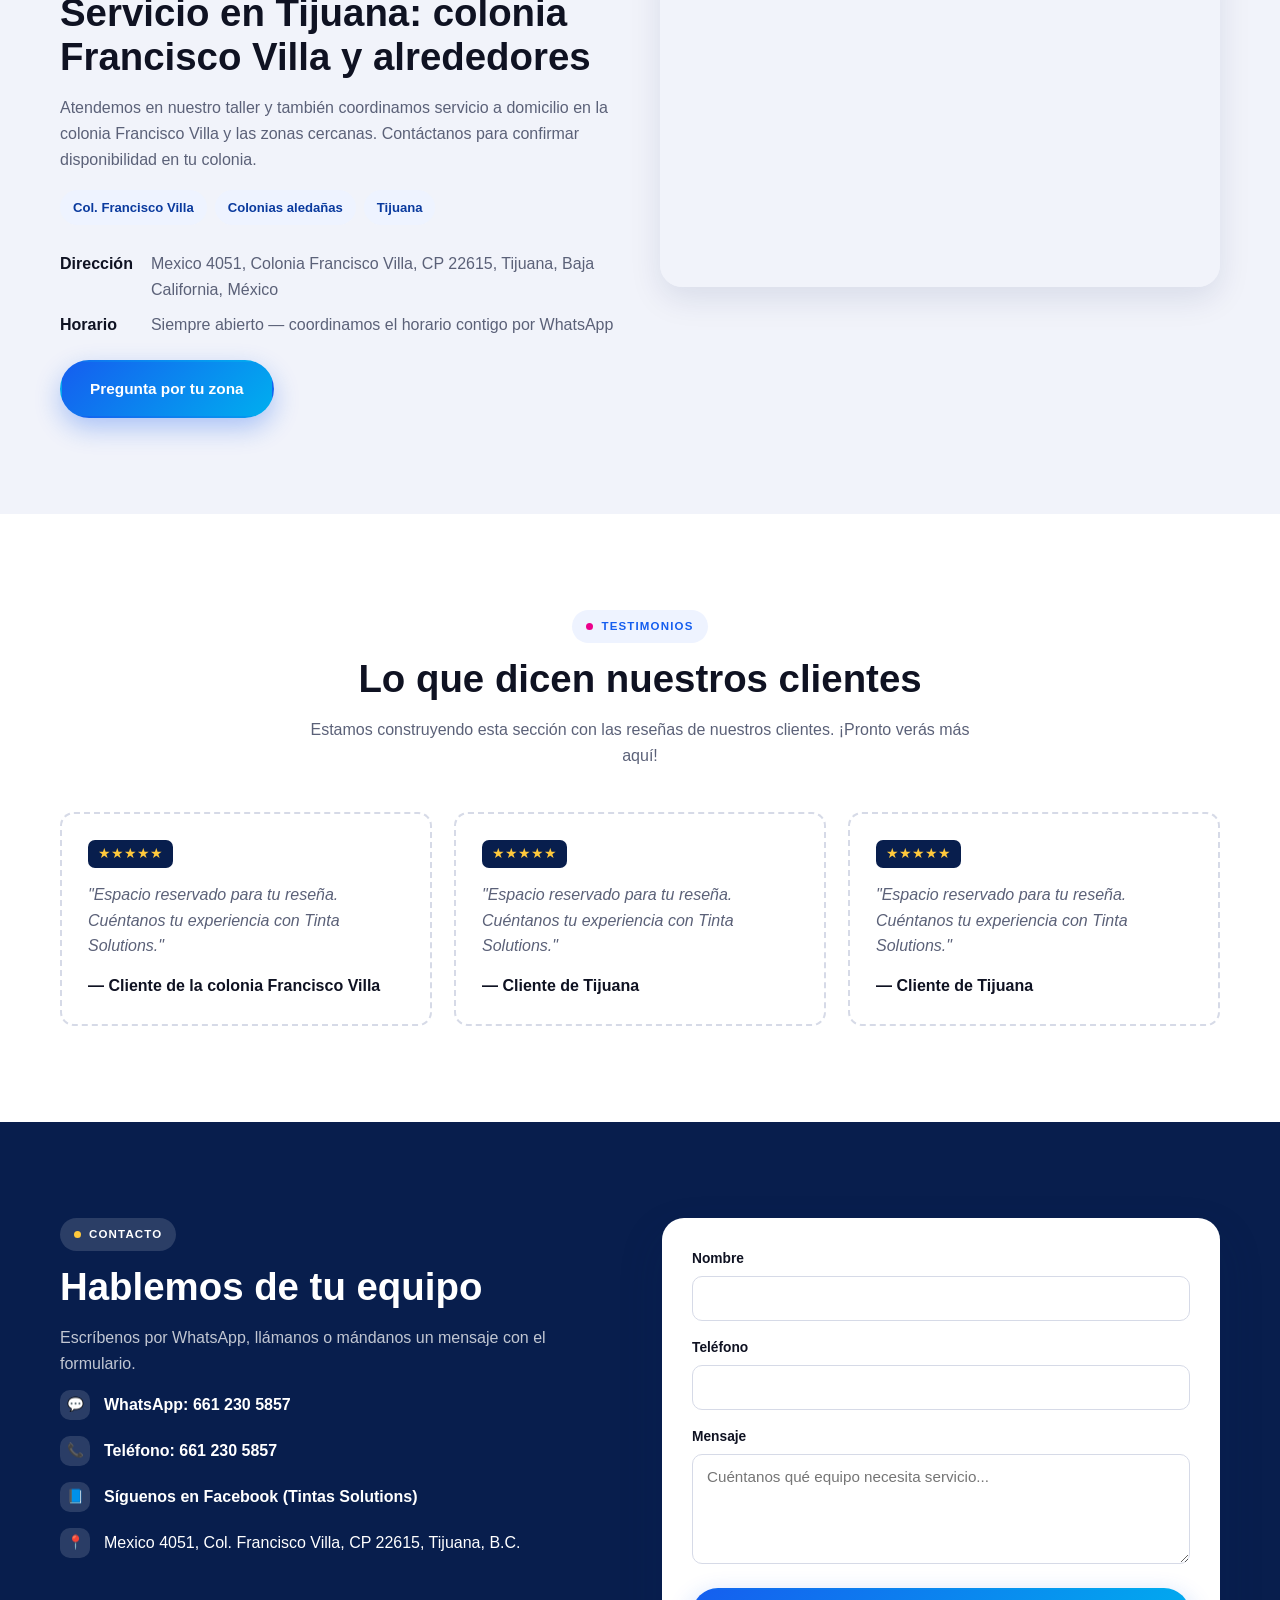
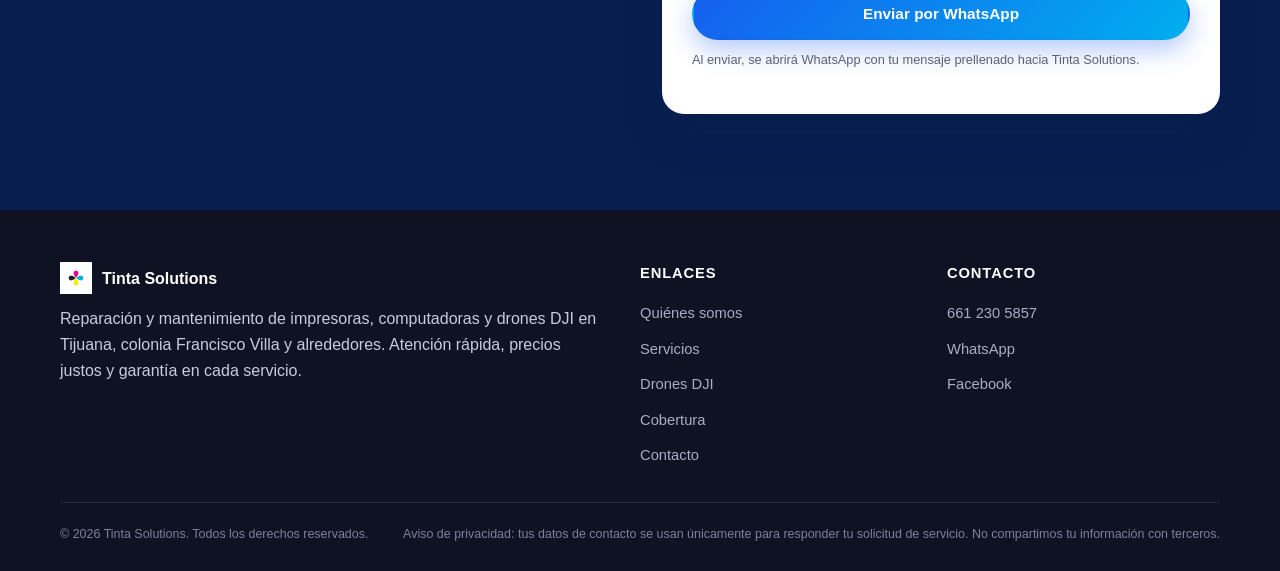
==== commit e9cdf849: "Rediseño completo: paleta azul de marca, nuevas imágenes (impresoras/tinta/computadoras/drones), cop" ====
--- a/index.html
+++ b/index.html
@@ -3,31 +3,28 @@
 <head>
 <meta charset="UTF-8">
 <meta name="viewport" content="width=device-width, initial-scale=1, viewport-fit=cover">
-<title>Reparación de Impresoras y Computadoras en Tijuana | Tinta Solutions</title>
-<meta name="description" content="Tintas Solutions: reparación, mantenimiento y optimización de equipos de impresión y cómputo en Playas de Tijuana. Servicio profesional, rápido y confiable para hogares, oficinas y negocios. Siempre abierto. ☎ 661 230 5857">
-<meta name="keywords" content="reparación de impresoras Tijuana, reparación de computadoras Playas de Tijuana, recarga de tinta Tijuana, servicio técnico de cómputo Tijuana, sistema de tinta continua Tijuana, reparación de impresoras láser Tijuana">
+<title>Reparación de Impresoras, Computadoras y Drones DJI en Tijuana | Tinta Solutions</title>
+<meta name="description" content="Tinta Solutions (Tintas Solutions): reparación de impresoras, computadoras y drones DJI en Tijuana, colonia Francisco Villa y alrededores. Servicio profesional, rápido y con garantía. Siempre abierto. ☎ 661 230 5857">
+<meta name="keywords" content="reparación de impresoras Tijuana, reparación de computadoras Tijuana, colonia Francisco Villa, recarga de tinta Tijuana, servicio técnico de cómputo Tijuana, reparación de drones DJI Tijuana, sistema de tinta continua Tijuana">
 <meta name="robots" content="index, follow">
 <meta name="author" content="Tinta Solutions">
 <link rel="canonical" href="https://tijuanaprinter.com/">
 
-<!-- Open Graph -->
 <meta property="og:type" content="business.business">
 <meta property="og:site_name" content="Tinta Solutions">
-<meta property="og:title" content="Reparación de Impresoras y Computadoras en Tijuana | Tinta Solutions">
-<meta property="og:description" content="Soluciones tecnológicas en Playas de Tijuana: reparación de impresoras, recarga de tinta y tóner, CISS, y servicio técnico de computadoras. Atención rápida y garantizada.">
+<meta property="og:title" content="Reparación de Impresoras, Computadoras y Drones DJI en Tijuana | Tinta Solutions">
+<meta property="og:description" content="Soluciones tecnológicas en Tijuana, colonia Francisco Villa y alrededores: impresoras, computadoras y drones DJI. Atención rápida y garantizada.">
 <meta property="og:image" content="https://tijuanaprinter.com/images/og-image.png">
 <meta property="og:image:width" content="1200">
 <meta property="og:image:height" content="630">
 <meta property="og:url" content="https://tijuanaprinter.com/">
 <meta property="og:locale" content="es_MX">
 
-<!-- Twitter -->
 <meta name="twitter:card" content="summary_large_image">
-<meta name="twitter:title" content="Reparación de Impresoras y Computadoras en Tijuana | Tinta Solutions">
-<meta name="twitter:description" content="Servicio técnico local en Playas de Tijuana: impresoras, computadoras, tinta continua, formateo y más.">
+<meta name="twitter:title" content="Reparación de Impresoras, Computadoras y Drones DJI en Tijuana | Tinta Solutions">
+<meta name="twitter:description" content="Servicio técnico local en Tijuana, colonia Francisco Villa y alrededores: impresoras, computadoras, drones DJI, tinta continua, formateo y más.">
 <meta name="twitter:image" content="https://tijuanaprinter.com/images/og-image.png">
 
-<!-- Favicons -->
 <link rel="icon" href="/favicon.ico" sizes="any">
 <link rel="icon" type="image/png" sizes="192x192" href="/images/favicon-192.png">
 <link rel="apple-touch-icon" href="/images/apple-touch-icon.png">
@@ -35,7 +32,6 @@
 <link rel="preconnect" href="https://www.google.com">
 <link rel="stylesheet" href="/css/style.css">
 
-<!-- Schema.org LocalBusiness -->
 <script type="application/ld+json">
 {
   "@context": "https://schema.org",
@@ -55,33 +51,22 @@
     "postalCode": "22615",
     "addressCountry": "MX"
   },
-  "geo": {
-    "@type": "GeoCoordinates",
-    "latitude": 32.5115,
-    "longitude": -117.1225
-  },
-  "areaServed": {
-    "@type": "City",
-    "name": "Tijuana"
-  },
+  "geo": { "@type": "GeoCoordinates", "latitude": 32.5115, "longitude": -117.1225 },
+  "areaServed": [
+    { "@type": "City", "name": "Tijuana" },
+    { "@type": "Place", "name": "Colonia Francisco Villa" }
+  ],
   "openingHoursSpecification": [
-    {
-      "@type": "OpeningHoursSpecification",
-      "dayOfWeek": ["Monday","Tuesday","Wednesday","Thursday","Friday","Saturday","Sunday"],
-      "opens": "00:00",
-      "closes": "23:59"
-    }
+    { "@type": "OpeningHoursSpecification", "dayOfWeek": ["Monday","Tuesday","Wednesday","Thursday","Friday","Saturday","Sunday"], "opens": "00:00", "closes": "23:59" }
   ],
-  "sameAs": [
-    "https://www.facebook.com/profile.php?id=61590290923533"
-  ],
+  "sameAs": ["https://www.facebook.com/profile.php?id=61590290923533"],
   "makesOffer": [
     { "@type": "Offer", "itemOffered": { "@type": "Service", "name": "Reparación de impresoras" } },
     { "@type": "Offer", "itemOffered": { "@type": "Service", "name": "Recarga de tinta y tóner" } },
     { "@type": "Offer", "itemOffered": { "@type": "Service", "name": "Instalación de sistema de tinta continua (CISS)" } },
     { "@type": "Offer", "itemOffered": { "@type": "Service", "name": "Reparación de computadoras" } },
     { "@type": "Offer", "itemOffered": { "@type": "Service", "name": "Formateo e instalación de Windows" } },
-    { "@type": "Offer", "itemOffered": { "@type": "Service", "name": "Eliminación de virus y malware" } }
+    { "@type": "Offer", "itemOffered": { "@type": "Service", "name": "Reparación de drones DJI" } }
   ]
 }
 </script>
@@ -91,23 +76,22 @@
 
 <header class="site-header">
   <div class="container nav">
-    <a class="brand" href="#top">
-      <img src="/images/logo-icon.webp" alt="Logo Tinta Solutions" width="38" height="38">
+    <a class="brand" href="/#top">
+      <img src="/images/logo-icon.webp" alt="Logo Tinta Solutions" width="36" height="36">
       <span class="brand-name">Tinta Solutions</span>
     </a>
     <nav aria-label="Navegación principal">
       <ul class="nav-links" id="nav-links">
-        <li><a href="#nosotros">Quiénes somos</a></li>
-        <li><a href="#impresoras">Impresoras</a></li>
-        <li><a href="#computadoras">Computadoras</a></li>
-        <li><a href="#porque">Por qué elegirnos</a></li>
-        <li><a href="#cobertura">Cobertura</a></li>
-        <li><a href="#testimonios">Testimonios</a></li>
-        <li><a href="#contacto">Contacto</a></li>
+        <li><a href="/#nosotros">Quiénes somos</a></li>
+        <li><a href="/#servicios">Servicios</a></li>
+        <li><a href="/drones.html">Drones DJI</a></li>
+        <li><a href="/#cobertura">Cobertura</a></li>
+        <li><a href="/#testimonios">Testimonios</a></li>
+        <li><a href="/#contacto">Contacto</a></li>
       </ul>
     </nav>
     <div class="nav-cta">
-      <a class="btn btn-outline" href="tel:+526612305857">📞 661 230 5857</a>
+      <a class="btn btn-outline on-light btn-sm" href="tel:+526612305857">📞 661 230 5857</a>
       <button class="nav-toggle" aria-label="Abrir menú" aria-expanded="false" aria-controls="nav-links">☰</button>
     </div>
   </div>
@@ -115,89 +99,115 @@
 
 <main id="main">
 
-  <!-- 1. HERO -->
+  <!-- HERO -->
   <section class="hero" id="top">
     <div class="container hero-grid">
       <div class="hero-copy">
-        <span class="eyebrow">Servicio técnico local · Playas de Tijuana</span>
-        <h1>Soluciones tecnológicas en <span class="highlight">Playas de Tijuana</span></h1>
-        <p class="lead">Reparación y mantenimiento de impresoras y computadoras con atención rápida, precios justos y garantía en cada servicio. Vamos a tu domicilio en Playas de Tijuana y alrededores.</p>
+        <span class="eyebrow">Servicio técnico local · Tijuana</span>
+        <h1>Reparación de impresoras, computadoras y <span class="highlight">drones DJI</span> en Tijuana</h1>
+        <p class="lead">Atendemos la colonia Francisco Villa y sus alrededores con servicio técnico profesional, rápido y con garantía en cada trabajo.</p>
         <div class="hero-actions">
-          <a class="btn btn-whatsapp" href="https://wa.me/526612305857?text=Hola%2C%20quiero%20cotizar%20un%20servicio" target="_blank" rel="noopener">💬 Escríbenos por WhatsApp</a>
-          <a class="btn btn-outline" href="#impresoras">Ver servicios</a>
+          <a class="btn btn-primary" href="https://wa.me/526612305857?text=Hola%2C%20quiero%20cotizar%20un%20servicio" target="_blank" rel="noopener">💬 Escríbenos por WhatsApp</a>
+          <a class="btn btn-outline" href="#servicios">Ver servicios</a>
         </div>
         <div class="hero-trust">
+          <span>🛡️ Garantía incluida</span>
           <span>⚡ Atención rápida</span>
-          <span>🛡️ Garantía incluida</span>
-          <span>📍 Servicio a domicilio</span>
+          <span>📍 Francisco Villa y alrededores</span>
         </div>
       </div>
       <div class="hero-media">
-        <img src="/images/hero-workshop.webp" alt="Taller de reparación de impresoras y computadoras Tinta Solutions en Tijuana" width="1376" height="768" loading="eager">
+        <div class="frame">
+          <img src="/images/hero-devices.webp" alt="Impresora, laptop y tinta de colores — servicio técnico Tinta Solutions en Tijuana" width="1600" height="900" loading="eager">
+        </div>
         <div class="hero-badge"><span class="dot"></span> Disponibles ahora · Coordinamos horario contigo</div>
       </div>
     </div>
   </section>
 
-  <!-- 2. QUIÉNES SOMOS -->
+  <div class="trustbar">
+    <div class="container">
+      <span>🖨️ Impresoras</span>
+      <span>💻 Computadoras</span>
+      <span>🚁 Drones DJI</span>
+      <span>🎨 Recarga de tinta</span>
+      <span>🛡️ Garantía en cada trabajo</span>
+    </div>
+  </div>
+
+  <!-- QUIÉNES SOMOS -->
   <section id="nosotros">
     <div class="container about-grid">
       <div class="about-media">
-        <img src="/images/service-computer.webp" alt="Técnico de Tinta Solutions reparando una computadora" width="900" height="672" loading="lazy">
+        <div class="frame"><img src="/images/service-computer2.webp" alt="Laptop y computadora de escritorio en servicio técnico" width="900" height="675" loading="lazy"></div>
       </div>
       <div class="about-copy">
         <span class="eyebrow">Quiénes somos</span>
         <h2>Un negocio local que conoce tu colonia</h2>
-        <p class="muted">Tinta Solutions (Tintas Solutions) son soluciones tecnológicas en Playas de Tijuana. Nos especializamos en la reparación, mantenimiento y optimización de equipos de impresión y cómputo, ofreciendo un servicio profesional, rápido y confiable para hogares, oficinas y negocios — con la cercanía y confianza de un negocio de barrio.</p>
+        <p class="muted">Tinta Solutions (Tintas Solutions) son soluciones tecnológicas en Tijuana, con base en la colonia Francisco Villa. Nos especializamos en la reparación, mantenimiento y optimización de equipos de impresión, cómputo y drones DJI, ofreciendo un servicio profesional, rápido y confiable para hogares, oficinas y negocios.</p>
         <ul class="about-points">
           <li><span class="chip">✓</span> Trato directo y honesto, sin letras chiquitas</li>
           <li><span class="chip">✓</span> Diagnóstico claro antes de cualquier cargo</li>
-          <li><span class="chip">✓</span> Servicio a domicilio en la zona metropolitana de Tijuana</li>
+          <li><span class="chip">✓</span> Servicio en la colonia Francisco Villa y sus alrededores</li>
         </ul>
       </div>
     </div>
   </section>
 
-  <!-- 3 y 4. SERVICIOS -->
+  <!-- SERVICIOS -->
   <section class="bg-soft" id="servicios">
     <div class="container">
       <div class="section-head">
         <span class="eyebrow">Servicios</span>
         <h2>Todo lo que tu equipo necesita, en un solo lugar</h2>
-        <p>Reparación de impresoras y computadoras con diagnóstico profesional y garantía.</p>
+        <p class="muted">Reparación de impresoras, computadoras y drones DJI con diagnóstico profesional y garantía.</p>
       </div>
       <div class="services-grid">
-        <div class="service-col" id="impresoras">
-          <img class="service-col-img" src="/images/service-printer.webp" alt="Reparación de impresora de inyección de tinta en Tijuana" width="900" height="672" loading="lazy">
-          <h3>🖨️ Impresoras</h3>
-          <ul class="service-list">
-            <li>Reparación de impresoras de tinta y láser</li>
-            <li>Mantenimiento preventivo y correctivo</li>
-            <li>Instalación de sistemas de tinta continua (CISS)</li>
-            <li>Limpieza profunda y calibración</li>
-            <li>Solución de atascos y errores</li>
-            <li>Recarga de tinta y tóner</li>
-            <li>Diagnóstico profesional</li>
-          </ul>
-        </div>
-        <div class="service-col" id="computadoras">
-          <img class="service-col-img" src="/images/service-computer.webp" alt="Servicio técnico de computadoras y laptops en Tijuana" width="900" height="672" loading="lazy">
-          <h3>💻 Computadoras</h3>
-          <ul class="service-list">
-            <li>Diagnóstico completo de hardware y software</li>
-            <li>Formateo e instalación de Windows</li>
-            <li>Eliminación de virus y malware</li>
-            <li>Respaldo de información</li>
-            <li>Optimización de rendimiento</li>
-            <li>Reparación de hardware y software</li>
-            <li>Actualización de componentes</li>
-          </ul>
-        </div>
-      </div>
-    </div>
-  </section>
-
-  <!-- 5. POR QUÉ ELEGIRNOS -->
+        <div class="service-card">
+          <div class="frame"><img src="/images/service-printer2.webp" alt="Impresora y botellas de tinta de colores en servicio técnico Tijuana" width="900" height="675" loading="lazy"></div>
+          <div class="service-card-body">
+            <h3><span class="ico">🖨️</span> Impresoras</h3>
+            <ul class="service-list">
+              <li>Reparación de impresoras de tinta y láser</li>
+              <li>Mantenimiento preventivo y correctivo</li>
+              <li>Instalación de sistemas de tinta continua (CISS)</li>
+              <li>Limpieza profunda y calibración</li>
+              <li>Solución de atascos y errores</li>
+              <li>Recarga de tinta y tóner</li>
+              <li>Diagnóstico profesional</li>
+            </ul>
+          </div>
+        </div>
+        <div class="service-card">
+          <div class="frame"><img src="/images/service-computer2.webp" alt="Laptop y PC de escritorio en servicio técnico Tijuana" width="900" height="675" loading="lazy"></div>
+          <div class="service-card-body">
+            <h3><span class="ico">💻</span> Computadoras</h3>
+            <ul class="service-list">
+              <li>Diagnóstico completo de hardware y software</li>
+              <li>Formateo e instalación de Windows</li>
+              <li>Eliminación de virus y malware</li>
+              <li>Respaldo de información</li>
+              <li>Optimización de rendimiento</li>
+              <li>Reparación de hardware y software</li>
+              <li>Actualización de componentes</li>
+            </ul>
+          </div>
+        </div>
+      </div>
+
+      <a class="drone-banner" href="/drones.html">
+        <div class="drone-banner-copy">
+          <span class="eyebrow">Nuevo servicio</span>
+          <h3>Reparación de drones DJI</h3>
+          <p>Diagnóstico, calibración, cambio de hélices y motores, reparación de gimbal, firmware y mantenimiento preventivo para tu drone DJI.</p>
+          <span class="btn btn-white btn-sm">Ver servicio de drones →</span>
+        </div>
+        <img src="/images/drone-card.webp" alt="Drone DJI en servicio técnico" width="900" height="675" loading="lazy">
+      </a>
+    </div>
+  </section>
+
+  <!-- POR QUÉ ELEGIRNOS -->
   <section id="porque">
     <div class="container">
       <div class="section-head">
@@ -208,25 +218,28 @@
         <div class="why-card"><span class="icon">⚡</span><h3>Atención rápida</h3><p>Respondemos y coordinamos tu servicio el mismo día siempre que es posible.</p></div>
         <div class="why-card"><span class="icon">💰</span><h3>Precios justos</h3><p>Cotización clara y transparente antes de iniciar cualquier trabajo.</p></div>
         <div class="why-card"><span class="icon">🛡️</span><h3>Garantía</h3><p>Cada servicio que realizamos incluye garantía.</p></div>
-        <div class="why-card"><span class="icon">📍</span><h3>Atención local</h3><p>Somos de Playas de Tijuana y damos un trato personalizado, cercano y de confianza.</p></div>
-      </div>
-    </div>
-  </section>
-
-  <!-- 6. ZONA DE COBERTURA -->
+        <div class="why-card"><span class="icon">📍</span><h3>Atención local</h3><p>Conocemos la colonia Francisco Villa y sus alrededores; damos un trato cercano y de confianza.</p></div>
+      </div>
+    </div>
+  </section>
+
+  <!-- COBERTURA -->
   <section class="bg-soft" id="cobertura">
     <div class="container coverage-grid">
       <div class="coverage-info">
         <span class="eyebrow">Zona de cobertura</span>
-        <h2>Servicio a domicilio en Playas de Tijuana y alrededores</h2>
-        <p class="muted">Atendemos en nuestro taller y también vamos a tu domicilio en Playas de Tijuana y la zona metropolitana. Contáctanos para confirmar disponibilidad en tu colonia.</p>
+        <h2>Servicio en Tijuana: colonia Francisco Villa y alrededores</h2>
+        <p class="muted">Atendemos en nuestro taller y también coordinamos servicio a domicilio en la colonia Francisco Villa y las zonas cercanas. Contáctanos para confirmar disponibilidad en tu colonia.</p>
+        <div class="zone-tags">
+          <span>Col. Francisco Villa</span>
+          <span>Colonias aledañas</span>
+          <span>Tijuana</span>
+        </div>
         <dl>
           <dt>Dirección</dt>
           <dd>Mexico 4051, Colonia Francisco Villa, CP 22615, Tijuana, Baja California, México</dd>
-          <dt>Zona de servicio</dt>
-          <dd>Playas de Tijuana y área metropolitana</dd>
           <dt>Horario</dt>
-          <dd>Siempre disponibles — coordinamos el horario contigo por WhatsApp</dd>
+          <dd>Siempre abierto — coordinamos el horario contigo por WhatsApp</dd>
         </dl>
         <a class="btn btn-primary" href="https://wa.me/526612305857?text=Hola%2C%20quiero%20saber%20si%20dan%20servicio%20en%20mi%20zona" target="_blank" rel="noopener">Pregunta por tu zona</a>
       </div>
@@ -236,26 +249,26 @@
     </div>
   </section>
 
-  <!-- 7. TESTIMONIOS -->
+  <!-- TESTIMONIOS -->
   <section id="testimonios">
     <div class="container">
       <div class="section-head">
         <span class="eyebrow">Testimonios</span>
         <h2>Lo que dicen nuestros clientes</h2>
-        <p>Estamos construyendo esta sección con las reseñas de nuestros clientes. ¡Pronto verás más aquí!</p>
+        <p class="muted">Estamos construyendo esta sección con las reseñas de nuestros clientes. ¡Pronto verás más aquí!</p>
       </div>
       <div class="testimonials-grid">
-        <div class="testimonial-card testimonial-placeholder">
+        <div class="testimonial-card">
           <span class="stars">★★★★★</span>
           <p>"Espacio reservado para tu reseña. Cuéntanos tu experiencia con Tinta Solutions."</p>
-          <div class="testimonial-name">— Cliente de Playas de Tijuana</div>
-        </div>
-        <div class="testimonial-card testimonial-placeholder">
+          <div class="testimonial-name">— Cliente de la colonia Francisco Villa</div>
+        </div>
+        <div class="testimonial-card">
           <span class="stars">★★★★★</span>
           <p>"Espacio reservado para tu reseña. Cuéntanos tu experiencia con Tinta Solutions."</p>
           <div class="testimonial-name">— Cliente de Tijuana</div>
         </div>
-        <div class="testimonial-card testimonial-placeholder">
+        <div class="testimonial-card">
           <span class="stars">★★★★★</span>
           <p>"Espacio reservado para tu reseña. Cuéntanos tu experiencia con Tinta Solutions."</p>
           <div class="testimonial-name">— Cliente de Tijuana</div>
@@ -264,8 +277,8 @@
     </div>
   </section>
 
-  <!-- 8. CONTACTO -->
-  <section class="bg-soft" id="contacto">
+  <!-- CONTACTO -->
+  <section class="contact-section" id="contacto">
     <div class="container contact-grid">
       <div class="contact-copy">
         <span class="eyebrow">Contacto</span>
@@ -302,7 +315,6 @@
 
 </main>
 
-<!-- 9. FOOTER -->
 <footer class="site-footer">
   <div class="container">
     <div class="footer-grid">
@@ -311,15 +323,16 @@
           <img src="/images/logo-icon.webp" alt="Tinta Solutions" width="32" height="32">
           <span>Tinta Solutions</span>
         </div>
-        <p>Reparación y mantenimiento de impresoras y computadoras en Playas de Tijuana. Atención rápida, precios justos y garantía en cada servicio.</p>
+        <p>Reparación y mantenimiento de impresoras, computadoras y drones DJI en Tijuana, colonia Francisco Villa y alrededores. Atención rápida, precios justos y garantía en cada servicio.</p>
       </div>
       <div>
         <h4>Enlaces</h4>
         <ul class="footer-links">
-          <li><a href="#nosotros">Quiénes somos</a></li>
-          <li><a href="#servicios">Servicios</a></li>
-          <li><a href="#cobertura">Cobertura</a></li>
-          <li><a href="#contacto">Contacto</a></li>
+          <li><a href="/#nosotros">Quiénes somos</a></li>
+          <li><a href="/#servicios">Servicios</a></li>
+          <li><a href="/drones.html">Drones DJI</a></li>
+          <li><a href="/#cobertura">Cobertura</a></li>
+          <li><a href="/#contacto">Contacto</a></li>
         </ul>
       </div>
       <div>
--- a/css/style.css
+++ b/css/style.css
@@ -1,255 +1,306 @@
-/* Tinta Solutions — estilos base
-   Paleta CMYK: magenta, cian, amarillo, negro (tech/moderna) */
+/* ===================================================================
+   Tinta Solutions — sistema visual v2 (rediseño)
+   Paleta: azul de marca (fan page) + acentos CMYK del logo
+   Mobile-first, responsive
+=================================================================== */
 :root{
-  --magenta:#ec008c;
-  --cyan:#00aeef;
-  --yellow:#fff200;
-  --key:#1a1a1a;
+  --blue:#155EEF;
+  --blue-600:#0B46C4;
+  --blue-700:#0A3A9E;
+  --blue-900:#081E4D;
+  --blue-50:#EEF3FF;
+  --blue-100:#DCE7FF;
+  --magenta:#EC008C;
+  --cyan:#00AEEF;
+  --yellow:#FFC93C;
+  --ink:#0F1222;
+  --gray-500:#5B6178;
+  --gray-300:#D6DAE7;
+  --gray-100:#F1F3FA;
   --white:#ffffff;
-  --gray-50:#f7f7f9;
-  --gray-100:#eeeef1;
-  --gray-300:#c9c9d0;
-  --gray-600:#5a5a63;
-  --gray-800:#2b2b31;
-  --radius:16px;
-  --shadow:0 10px 30px rgba(0,0,0,.08);
-  --maxw:1180px;
-  --font: -apple-system, BlinkMacSystemFont, "Segoe UI", Roboto, "Inter", Helvetica, Arial, sans-serif;
-}
-
-*{box-sizing:border-box}
+  --radius-lg:22px;
+  --radius-md:14px;
+  --radius-sm:10px;
+  --shadow-soft:0 12px 32px rgba(11,33,90,.10);
+  --shadow-strong:0 20px 44px rgba(11,33,90,.18);
+  --maxw:1200px;
+  --font:"Segoe UI", -apple-system, BlinkMacSystemFont, Roboto, Helvetica, Arial, sans-serif;
+}
+
+*,*::before,*::after{box-sizing:border-box}
 html{scroll-behavior:smooth}
 body{
   margin:0;
   font-family:var(--font);
-  color:var(--gray-800);
+  color:var(--ink);
   background:var(--white);
-  line-height:1.55;
+  line-height:1.6;
   -webkit-font-smoothing:antialiased;
+  overflow-x:hidden;
 }
 img{max-width:100%;display:block}
-a{color:inherit}
+a{color:inherit;text-decoration:none}
+ul{margin:0;padding:0}
 .container{max-width:var(--maxw);margin:0 auto;padding:0 20px}
-section{padding:72px 0}
-h1,h2,h3{line-height:1.15;margin:0 0 16px}
-h2{font-size:clamp(1.6rem,3vw,2.3rem)}
+section{padding:64px 0}
+@media (min-width:900px){section{padding:96px 0}}
+
+h1,h2,h3{line-height:1.15;margin:0 0 16px;font-weight:800}
+h2{font-size:clamp(1.6rem,4vw,2.4rem)}
+h3{font-size:1.15rem}
+p{margin:0 0 14px}
+.muted{color:var(--gray-500)}
 .eyebrow{
-  text-transform:uppercase;
-  letter-spacing:.12em;
-  font-size:.75rem;
-  font-weight:700;
-  color:var(--magenta);
-  margin-bottom:10px;
-  display:block;
-}
-.section-head{max-width:680px;margin:0 auto 40px;text-align:center}
-.section-head p{color:var(--gray-600)}
-.muted{color:var(--gray-600)}
+  display:inline-flex;align-items:center;gap:8px;
+  text-transform:uppercase;letter-spacing:.10em;font-size:.72rem;font-weight:800;
+  color:var(--blue);background:var(--blue-50);
+  padding:7px 14px;border-radius:999px;margin-bottom:14px;
+}
+.eyebrow::before{content:"";width:7px;height:7px;border-radius:50%;background:var(--magenta)}
+.section-head{max-width:660px;margin:0 auto 44px;text-align:center}
+.section-head.left{margin:0 0 36px;text-align:left}
 
 /* Botones */
 .btn{
   display:inline-flex;align-items:center;justify-content:center;gap:8px;
-  padding:14px 26px;border-radius:999px;font-weight:700;font-size:.98rem;
-  text-decoration:none;border:2px solid transparent;cursor:pointer;
-  transition:transform .15s ease, box-shadow .15s ease, background .15s ease;
-}
-.btn:active{transform:scale(.97)}
-.btn-primary{
-  background:linear-gradient(135deg,var(--magenta),var(--cyan));
-  color:var(--white);
-  box-shadow:0 8px 20px rgba(236,0,140,.25);
-}
-.btn-primary:hover{box-shadow:0 12px 26px rgba(236,0,140,.35)}
-.btn-outline{
-  background:var(--white);
-  border-color:var(--gray-300);
-  color:var(--gray-800);
-}
-.btn-outline:hover{border-color:var(--key)}
-.btn-whatsapp{background:#25D366;color:#fff}
+  padding:15px 28px;border-radius:999px;font-weight:800;font-size:.96rem;
+  border:2px solid transparent;cursor:pointer;transition:transform .15s ease, box-shadow .15s ease, filter .15s ease;
+  white-space:nowrap;
+}
+.btn:active{transform:scale(.96)}
+.btn-primary{background:linear-gradient(135deg,var(--blue),var(--cyan));color:#fff;box-shadow:0 10px 26px rgba(21,94,239,.32)}
+.btn-primary:hover{filter:brightness(1.06)}
+.btn-white{background:var(--white);color:var(--blue-700);box-shadow:var(--shadow-soft)}
+.btn-outline{background:transparent;border-color:rgba(255,255,255,.5);color:#fff}
+.btn-outline.on-light{border-color:var(--gray-300);color:var(--ink)}
+.btn-whatsapp{background:#25D366;color:#fff;box-shadow:0 10px 26px rgba(37,211,102,.3)}
 .btn-block{width:100%}
+.btn-sm{padding:10px 18px;font-size:.85rem}
 
 /* Header */
-.site-header{
-  position:sticky;top:0;z-index:40;
-  background:rgba(255,255,255,.9);
-  backdrop-filter:saturate(180%) blur(10px);
-  border-bottom:1px solid var(--gray-100);
-}
-.nav{display:flex;align-items:center;justify-content:space-between;padding:12px 0}
-.brand{display:flex;align-items:center;gap:10px;text-decoration:none}
-.brand img{height:38px;width:auto}
-.brand-name{font-weight:800;font-size:1.05rem;color:var(--key)}
-.nav-links{display:flex;gap:26px;list-style:none;margin:0;padding:0}
-.nav-links a{text-decoration:none;font-weight:600;font-size:.94rem;color:var(--gray-800)}
-.nav-links a:hover{color:var(--magenta)}
-.nav-cta{display:flex;align-items:center;gap:12px}
-.nav-toggle{display:none;background:none;border:none;font-size:1.6rem;cursor:pointer}
-
-@media (max-width:860px){
+.site-header{position:sticky;top:0;z-index:50;background:rgba(255,255,255,.92);backdrop-filter:saturate(180%) blur(12px);border-bottom:1px solid var(--gray-100)}
+.nav{display:flex;align-items:center;justify-content:space-between;padding:14px 0}
+.brand{display:flex;align-items:center;gap:10px}
+.brand img{height:36px;width:auto}
+.brand-name{font-weight:800;font-size:1.05rem;color:var(--ink)}
+.nav-links{display:flex;gap:8px;list-style:none;align-items:center}
+.nav-links a{padding:9px 14px;border-radius:999px;font-weight:700;font-size:.92rem;color:var(--ink)}
+.nav-links a:hover{background:var(--blue-50);color:var(--blue-700)}
+.nav-links a.active{background:var(--blue);color:#fff}
+.nav-cta{display:flex;align-items:center;gap:10px}
+.nav-toggle{display:none;background:none;border:none;font-size:1.6rem;cursor:pointer;color:var(--ink)}
+
+@media (max-width:960px){
   .nav-links{
     position:fixed;inset:64px 0 0 0;background:var(--white);
-    flex-direction:column;padding:30px 24px;gap:22px;
-    transform:translateY(-110%);transition:transform .25s ease;
-    border-top:1px solid var(--gray-100);
+    flex-direction:column;align-items:stretch;padding:20px;gap:8px;
+    transform:translateY(-115%);transition:transform .25s ease;border-top:1px solid var(--gray-100);
+    overflow-y:auto;
   }
   .nav-links.open{transform:translateY(0)}
+  .nav-links a{padding:14px 16px;font-size:1rem}
   .nav-toggle{display:block}
-  .nav-cta .btn-outline{display:none}
+  .nav-cta .btn-outline.on-light{display:none}
 }
 
 /* Hero */
 .hero{
-  position:relative;
-  padding:90px 0 70px;
-  overflow:hidden;
+  position:relative;overflow:hidden;color:#fff;
+  padding:64px 0 80px;
   background:
-    radial-gradient(600px 300px at 15% 20%, rgba(236,0,140,.12), transparent 60%),
-    radial-gradient(600px 300px at 85% 10%, rgba(0,174,239,.14), transparent 60%),
-    radial-gradient(600px 400px at 50% 100%, rgba(255,242,0,.14), transparent 60%),
-    var(--gray-50);
-}
-.hero-grid{display:grid;grid-template-columns:1.1fr .9fr;gap:48px;align-items:center}
-@media (max-width:900px){.hero-grid{grid-template-columns:1fr}}
-.hero h1{font-size:clamp(2rem,4.2vw,3.1rem);margin-bottom:18px}
-.hero .highlight{
-  background:linear-gradient(135deg,var(--magenta),var(--cyan));
-  -webkit-background-clip:text;background-clip:text;color:transparent;
-}
-.hero p.lead{font-size:1.15rem;color:var(--gray-600);margin-bottom:28px;max-width:540px}
-.hero-actions{display:flex;flex-wrap:wrap;gap:14px;margin-bottom:28px}
-.hero-trust{display:flex;flex-wrap:wrap;gap:18px;font-size:.9rem;color:var(--gray-600)}
-.hero-trust span{display:flex;align-items:center;gap:8px}
+    radial-gradient(900px 500px at 100% -10%, rgba(255,201,60,.35), transparent 55%),
+    radial-gradient(700px 500px at -10% 110%, rgba(0,174,239,.35), transparent 55%),
+    linear-gradient(135deg, var(--blue-900) 0%, var(--blue-700) 45%, var(--blue) 100%);
+}
+@media (min-width:900px){.hero{padding:110px 0 120px}}
+.hero-grid{display:grid;grid-template-columns:1.05fr .95fr;gap:44px;align-items:center;position:relative;z-index:1}
+@media (max-width:960px){.hero-grid{grid-template-columns:1fr;text-align:center}}
+.hero h1{font-size:clamp(2.1rem,5vw,3.3rem);margin-bottom:18px}
+.hero .highlight{color:var(--yellow)}
+.hero p.lead{font-size:1.15rem;color:rgba(255,255,255,.88);margin-bottom:30px;max-width:560px}
+@media (max-width:960px){.hero p.lead{margin-left:auto;margin-right:auto}}
+.hero-actions{display:flex;flex-wrap:wrap;gap:14px;margin-bottom:30px}
+@media (max-width:960px){.hero-actions{justify-content:center}}
+.hero-trust{display:flex;flex-wrap:wrap;gap:22px;font-size:.88rem;color:rgba(255,255,255,.85)}
+@media (max-width:960px){.hero-trust{justify-content:center}}
+.hero-trust span{display:inline-flex;align-items:center;gap:8px;font-weight:600}
 .hero-media{position:relative}
-.hero-media img{border-radius:var(--radius);box-shadow:var(--shadow)}
+.hero-media .frame{
+  border-radius:var(--radius-lg);overflow:hidden;box-shadow:var(--shadow-strong);
+  border:1px solid rgba(255,255,255,.25);
+}
 .hero-badge{
-  position:absolute;bottom:-18px;left:-18px;
-  background:var(--white);border-radius:14px;box-shadow:var(--shadow);
-  padding:14px 18px;font-size:.85rem;font-weight:700;
-  display:flex;align-items:center;gap:10px;
-}
-.dot{width:10px;height:10px;border-radius:50%;background:#25D366;display:inline-block}
-@media (max-width:600px){.hero-badge{left:0;bottom:-14px;padding:10px 14px;font-size:.78rem}}
+  position:absolute;bottom:-20px;left:-16px;background:#fff;color:var(--ink);
+  border-radius:16px;box-shadow:var(--shadow-strong);padding:14px 18px;
+  font-size:.85rem;font-weight:800;display:flex;align-items:center;gap:10px;
+}
+@media (max-width:960px){.hero-badge{left:50%;transform:translateX(-50%);bottom:-16px}}
+.dot{width:10px;height:10px;border-radius:50%;background:#25D366;display:inline-block;animation:blink 2s infinite}
+@keyframes blink{0%,100%{opacity:1}50%{opacity:.4}}
+
+/* Franja de confianza */
+.trustbar{background:var(--blue-900);color:#fff;padding:18px 0}
+.trustbar .container{display:flex;flex-wrap:wrap;gap:14px 32px;justify-content:center;font-size:.85rem;font-weight:700;letter-spacing:.02em}
+.trustbar span{opacity:.9}
 
 /* Quiénes somos */
-.about-grid{display:grid;grid-template-columns:1fr 1fr;gap:48px;align-items:center}
-@media (max-width:860px){.about-grid{grid-template-columns:1fr}}
-.about-media img{border-radius:var(--radius);box-shadow:var(--shadow)}
-.about-points{list-style:none;margin:22px 0 0;padding:0;display:grid;gap:14px}
-.about-points li{display:flex;gap:12px;align-items:flex-start}
+.about-grid{display:grid;grid-template-columns:1fr 1fr;gap:52px;align-items:center}
+@media (max-width:900px){.about-grid{grid-template-columns:1fr}}
+.about-media .frame{border-radius:var(--radius-lg);overflow:hidden;box-shadow:var(--shadow-soft)}
+.about-points{list-style:none;margin:22px 0 0;display:grid;gap:14px}
+.about-points li{display:flex;gap:12px;align-items:flex-start;font-weight:600}
 .chip{
-  flex:0 0 auto;width:28px;height:28px;border-radius:50%;
+  flex:0 0 auto;width:30px;height:30px;border-radius:10px;
   display:flex;align-items:center;justify-content:center;
-  background:linear-gradient(135deg,var(--magenta),var(--cyan));color:#fff;
-  font-size:.8rem;font-weight:800;
+  background:var(--blue-50);color:var(--blue);font-size:.85rem;font-weight:900;
 }
 
 /* Servicios */
-.bg-soft{background:var(--gray-50)}
-.services-grid{display:grid;grid-template-columns:repeat(2,1fr);gap:44px}
-@media (max-width:860px){.services-grid{grid-template-columns:1fr}}
-.service-col h3{
-  display:flex;align-items:center;gap:10px;font-size:1.3rem;
-}
-.service-col-img{border-radius:var(--radius);box-shadow:var(--shadow);margin-bottom:20px}
-.service-list{list-style:none;margin:0;padding:0;display:grid;gap:12px}
+.bg-soft{background:var(--gray-100)}
+.services-grid{display:grid;grid-template-columns:repeat(2,1fr);gap:30px}
+@media (max-width:900px){.services-grid{grid-template-columns:1fr}}
+.service-card{
+  background:var(--white);border-radius:var(--radius-lg);box-shadow:var(--shadow-soft);
+  overflow:hidden;display:flex;flex-direction:column;
+}
+.service-card .frame{aspect-ratio:4/3;overflow:hidden}
+.service-card .frame img{width:100%;height:100%;object-fit:cover}
+.service-card-body{padding:26px}
+.service-card h3{display:flex;align-items:center;gap:10px;margin-bottom:16px}
+.service-card h3 .ico{
+  width:38px;height:38px;border-radius:11px;display:flex;align-items:center;justify-content:center;
+  background:linear-gradient(135deg,var(--blue),var(--cyan));color:#fff;font-size:1.1rem;
+}
+.service-list{list-style:none;display:grid;gap:10px}
 .service-list li{
-  background:var(--white);border:1px solid var(--gray-100);
-  border-radius:12px;padding:14px 16px;display:flex;gap:10px;align-items:flex-start;
-  font-size:.95rem;
-}
-.service-list li::before{content:"✓";color:var(--magenta);font-weight:800}
+  display:flex;gap:10px;align-items:flex-start;font-size:.94rem;color:var(--gray-500);
+}
+.service-list li::before{content:"";width:7px;height:7px;border-radius:50%;background:var(--magenta);margin-top:8px;flex:0 0 auto}
+
+/* Banner drones */
+.drone-banner{
+  border-radius:var(--radius-lg);overflow:hidden;position:relative;color:#fff;
+  background:linear-gradient(120deg,var(--blue-900),var(--blue-700) 60%,var(--blue));
+  display:grid;grid-template-columns:1.1fr .9fr;align-items:center;gap:24px;
+  padding:36px;margin-top:34px;
+}
+@media (max-width:860px){.drone-banner{grid-template-columns:1fr;text-align:center;padding:30px 22px}}
+.drone-banner img{border-radius:16px;box-shadow:var(--shadow-strong)}
+.drone-banner .eyebrow{background:rgba(255,255,255,.14);color:#fff}
+.drone-banner .eyebrow::before{background:var(--yellow)}
+.drone-banner h3{font-size:1.5rem;margin-bottom:10px}
+.drone-banner p{color:rgba(255,255,255,.85);margin-bottom:20px}
+@media (max-width:860px){.drone-banner p{margin-left:auto;margin-right:auto;max-width:440px}}
 
 /* Por qué elegirnos */
-.why-grid{display:grid;grid-template-columns:repeat(4,1fr);gap:22px}
+.why-grid{display:grid;grid-template-columns:repeat(4,1fr);gap:20px}
 @media (max-width:900px){.why-grid{grid-template-columns:repeat(2,1fr)}}
 @media (max-width:560px){.why-grid{grid-template-columns:1fr}}
-.why-card{
-  background:var(--white);border:1px solid var(--gray-100);border-radius:var(--radius);
-  padding:26px 22px;box-shadow:var(--shadow);text-align:left;
-}
-.why-card .icon{font-size:1.8rem;margin-bottom:12px;display:block}
-.why-card h3{font-size:1.05rem;margin-bottom:8px}
-.why-card p{color:var(--gray-600);font-size:.92rem;margin:0}
+.why-card{background:var(--white);border:1px solid var(--gray-100);border-radius:var(--radius-md);padding:28px 22px;box-shadow:var(--shadow-soft)}
+.why-card .icon{
+  width:44px;height:44px;border-radius:12px;margin-bottom:14px;
+  display:flex;align-items:center;justify-content:center;font-size:1.3rem;
+  background:var(--blue-50);color:var(--blue);
+}
+.why-card h3{font-size:1.02rem;margin-bottom:8px}
+.why-card p{color:var(--gray-500);font-size:.92rem;margin:0}
 
 /* Cobertura */
 .coverage-grid{display:grid;grid-template-columns:1fr 1fr;gap:40px;align-items:start}
 @media (max-width:900px){.coverage-grid{grid-template-columns:1fr}}
-.map-wrap{border-radius:var(--radius);overflow:hidden;box-shadow:var(--shadow);border:1px solid var(--gray-100)}
+.map-wrap{border-radius:var(--radius-lg);overflow:hidden;box-shadow:var(--shadow-soft);border:1px solid var(--gray-100)}
 .map-wrap iframe{width:100%;height:340px;border:0;display:block}
-.coverage-info dl{display:grid;grid-template-columns:auto 1fr;gap:10px 16px;margin:20px 0}
-.coverage-info dt{font-weight:700;color:var(--gray-800)}
-.coverage-info dd{margin:0;color:var(--gray-600)}
+.coverage-info dl{display:grid;grid-template-columns:auto 1fr;gap:10px 18px;margin:22px 0}
+.coverage-info dt{font-weight:800}
+.coverage-info dd{margin:0;color:var(--gray-500)}
+.zone-tags{display:flex;flex-wrap:wrap;gap:8px;margin:18px 0 26px}
+.zone-tags span{background:var(--blue-50);color:var(--blue-700);font-weight:700;font-size:.82rem;padding:7px 13px;border-radius:999px}
 
 /* Testimonios */
 .testimonials-grid{display:grid;grid-template-columns:repeat(3,1fr);gap:22px}
 @media (max-width:900px){.testimonials-grid{grid-template-columns:1fr}}
-.testimonial-card{
-  background:var(--white);border:1px solid var(--gray-100);border-radius:var(--radius);
-  padding:24px;box-shadow:var(--shadow);
-}
-.stars{color:var(--yellow);background:var(--key);display:inline-block;padding:2px 8px;border-radius:6px;font-size:.85rem;margin-bottom:12px}
-.testimonial-card p{color:var(--gray-600);font-style:italic;min-height:70px}
-.testimonial-name{font-weight:700;margin-top:14px}
-.testimonial-placeholder{
-  border:2px dashed var(--gray-300);
-}
+.testimonial-card{background:var(--white);border:2px dashed var(--gray-300);border-radius:var(--radius-md);padding:26px}
+.stars{color:var(--yellow);background:var(--blue-900);display:inline-block;padding:3px 10px;border-radius:7px;font-size:.85rem;margin-bottom:14px}
+.testimonial-card p{color:var(--gray-500);font-style:italic;min-height:70px}
+.testimonial-name{font-weight:800;margin-top:12px}
 
 /* Contacto */
+.contact-section{background:var(--blue-900);color:#fff}
 .contact-grid{display:grid;grid-template-columns:1fr 1fr;gap:44px}
 @media (max-width:900px){.contact-grid{grid-template-columns:1fr}}
-.contact-list{list-style:none;margin:0 0 24px;padding:0;display:grid;gap:16px}
+.contact-section .eyebrow{background:rgba(255,255,255,.14);color:#fff}
+.contact-section .eyebrow::before{background:var(--yellow)}
+.contact-section .muted{color:rgba(255,255,255,.75)}
+.contact-list{list-style:none;margin:0 0 24px;display:grid;gap:16px}
 .contact-list li{display:flex;gap:14px;align-items:center}
-.contact-list .chip{background:linear-gradient(135deg,var(--magenta),var(--cyan))}
-.contact-list a{text-decoration:none;font-weight:700}
-.form-card{
-  background:var(--white);border:1px solid var(--gray-100);border-radius:var(--radius);
-  padding:28px;box-shadow:var(--shadow);
-}
+.contact-list .chip{background:rgba(255,255,255,.14);color:#fff}
+.contact-list a{font-weight:800}
+.form-card{background:#fff;color:var(--ink);border-radius:var(--radius-lg);padding:30px;box-shadow:var(--shadow-strong)}
 .form-row{margin-bottom:16px}
-.form-row label{display:block;font-weight:700;font-size:.88rem;margin-bottom:6px}
+.form-row label{display:block;font-weight:800;font-size:.86rem;margin-bottom:6px}
 .form-row input,.form-row textarea{
-  width:100%;padding:12px 14px;border-radius:10px;border:1px solid var(--gray-300);
+  width:100%;padding:13px 14px;border-radius:var(--radius-sm);border:1.5px solid var(--gray-300);
   font-family:var(--font);font-size:.95rem;
 }
+.form-row input:focus,.form-row textarea:focus{outline:none;border-color:var(--blue)}
 .form-row textarea{min-height:110px;resize:vertical}
-.form-note{font-size:.8rem;color:var(--gray-600);margin-top:10px}
-.form-success{display:none;background:#e9f9ef;border:1px solid #b7ebc6;color:#1e7a3d;padding:14px;border-radius:10px;margin-bottom:16px;font-size:.9rem}
+.form-note{font-size:.8rem;color:var(--gray-500);margin-top:10px}
+.form-success{display:none;background:#E7F8EE;border:1px solid #BEEBCF;color:#186A38;padding:14px;border-radius:var(--radius-sm);margin-bottom:16px;font-size:.9rem;font-weight:700}
 
 /* Footer */
-.site-footer{background:var(--key);color:#e8e8ec;padding:50px 0 26px}
+.site-footer{background:var(--ink);color:#c9cbe0;padding:52px 0 26px}
 .footer-grid{display:grid;grid-template-columns:2fr 1fr 1fr;gap:34px;margin-bottom:34px}
 @media (max-width:760px){.footer-grid{grid-template-columns:1fr}}
 .footer-brand{display:flex;align-items:center;gap:10px;margin-bottom:12px}
 .footer-brand img{height:32px}
 .footer-brand span{font-weight:800;color:#fff}
-.site-footer p{color:#a9a9b3;font-size:.9rem}
-.site-footer h4{color:#fff;font-size:.95rem;margin:0 0 14px}
-.footer-links{list-style:none;margin:0;padding:0;display:grid;gap:10px}
-.footer-links a{color:#c7c7d1;text-decoration:none;font-size:.92rem}
+.site-footer h4{color:#fff;font-size:.92rem;margin:0 0 14px;text-transform:uppercase;letter-spacing:.06em}
+.footer-links{list-style:none;display:grid;gap:10px}
+.footer-links a{color:#a9acc7;font-size:.92rem}
 .footer-links a:hover{color:#fff}
-.footer-bottom{
-  border-top:1px solid #33333a;padding-top:22px;
-  display:flex;flex-wrap:wrap;gap:12px;justify-content:space-between;
-  font-size:.8rem;color:#8f8f99;
-}
+.footer-bottom{border-top:1px solid #262842;padding-top:22px;display:flex;flex-wrap:wrap;gap:12px;justify-content:space-between;font-size:.78rem;color:#7d80a0}
 
 /* WhatsApp flotante */
 .whatsapp-float{
-  position:fixed;right:20px;bottom:20px;z-index:50;
-  width:60px;height:60px;border-radius:50%;
+  position:fixed;right:20px;bottom:20px;z-index:60;width:60px;height:60px;border-radius:50%;
   background:#25D366;color:#fff;display:flex;align-items:center;justify-content:center;
-  box-shadow:0 10px 24px rgba(37,211,102,.45);text-decoration:none;font-size:1.7rem;
-  animation:pulse 2.4s infinite;
-}
-@keyframes pulse{
-  0%{box-shadow:0 0 0 0 rgba(37,211,102,.5)}
-  70%{box-shadow:0 0 0 16px rgba(37,211,102,0)}
-  100%{box-shadow:0 0 0 0 rgba(37,211,102,0)}
-}
-
-.skip-link{
-  position:absolute;left:-999px;top:auto;
-  background:var(--key);color:#fff;padding:10px 16px;border-radius:8px;z-index:100;
-}
+  box-shadow:0 12px 28px rgba(37,211,102,.5);font-size:1.7rem;animation:pulse 2.4s infinite;
+}
+@keyframes pulse{0%{box-shadow:0 0 0 0 rgba(37,211,102,.5)}70%{box-shadow:0 0 0 18px rgba(37,211,102,0)}100%{box-shadow:0 0 0 0 rgba(37,211,102,0)}}
+
+.skip-link{position:absolute;left:-999px;top:auto;background:var(--ink);color:#fff;padding:10px 16px;border-radius:8px;z-index:100}
 .skip-link:focus{left:16px;top:16px}
+
+/* Página de drones */
+.drone-hero{
+  position:relative;overflow:hidden;color:#fff;padding:64px 0 76px;
+  background:
+    radial-gradient(800px 480px at 100% 0%, rgba(0,174,239,.35), transparent 55%),
+    linear-gradient(135deg,var(--blue-900),var(--blue-700) 55%,var(--blue));
+}
+@media (min-width:900px){.drone-hero{padding:100px 0 100px}}
+.breadcrumb{font-size:.85rem;color:rgba(255,255,255,.75);margin-bottom:18px}
+.breadcrumb a{color:#fff;font-weight:700}
+.drone-services-grid{display:grid;grid-template-columns:repeat(3,1fr);gap:20px}
+@media (max-width:960px){.drone-services-grid{grid-template-columns:repeat(2,1fr)}}
+@media (max-width:640px){.drone-services-grid{grid-template-columns:1fr}}
+.drone-service-card{background:#fff;border:1px solid var(--gray-100);border-radius:var(--radius-md);padding:24px;box-shadow:var(--shadow-soft)}
+.drone-service-card .icon{
+  width:42px;height:42px;border-radius:12px;margin-bottom:14px;display:flex;align-items:center;justify-content:center;
+  background:var(--blue-50);color:var(--blue);font-size:1.2rem;
+}
+.drone-service-card h3{font-size:1rem;margin-bottom:8px}
+.drone-service-card p{color:var(--gray-500);font-size:.9rem;margin:0}
+.process-steps{display:grid;grid-template-columns:repeat(4,1fr);gap:20px;counter-reset:step}
+@media (max-width:900px){.process-steps{grid-template-columns:repeat(2,1fr)}}
+@media (max-width:560px){.process-steps{grid-template-columns:1fr}}
+.process-step{position:relative;padding:24px 20px 20px;background:var(--white);border-radius:var(--radius-md);box-shadow:var(--shadow-soft)}
+.process-step::before{
+  counter-increment:step;content:counter(step);
+  width:34px;height:34px;border-radius:50%;background:linear-gradient(135deg,var(--blue),var(--cyan));
+  color:#fff;font-weight:800;display:flex;align-items:center;justify-content:center;margin-bottom:14px;
+}
+.brand-note{
+  display:flex;gap:14px;align-items:flex-start;background:var(--blue-50);border-radius:var(--radius-md);
+  padding:18px 20px;font-size:.88rem;color:var(--blue-700);margin-top:30px;
+}
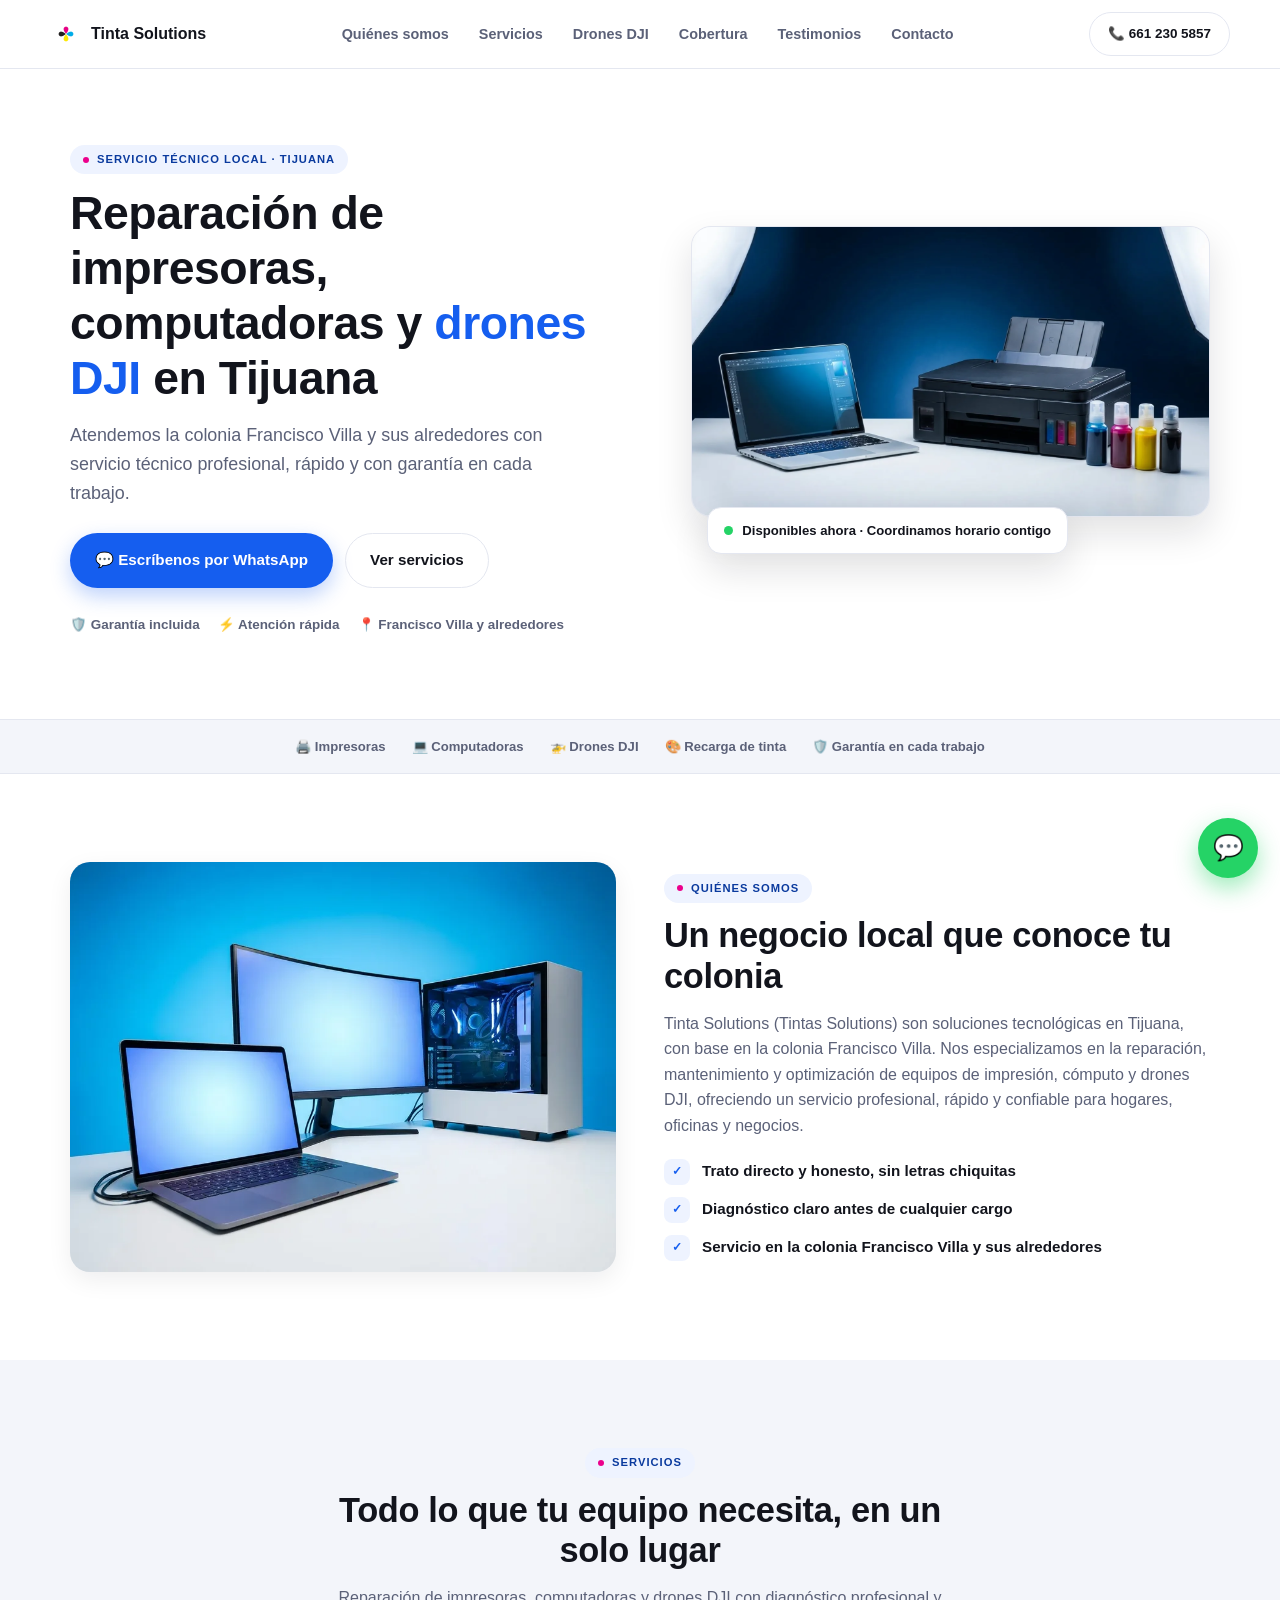
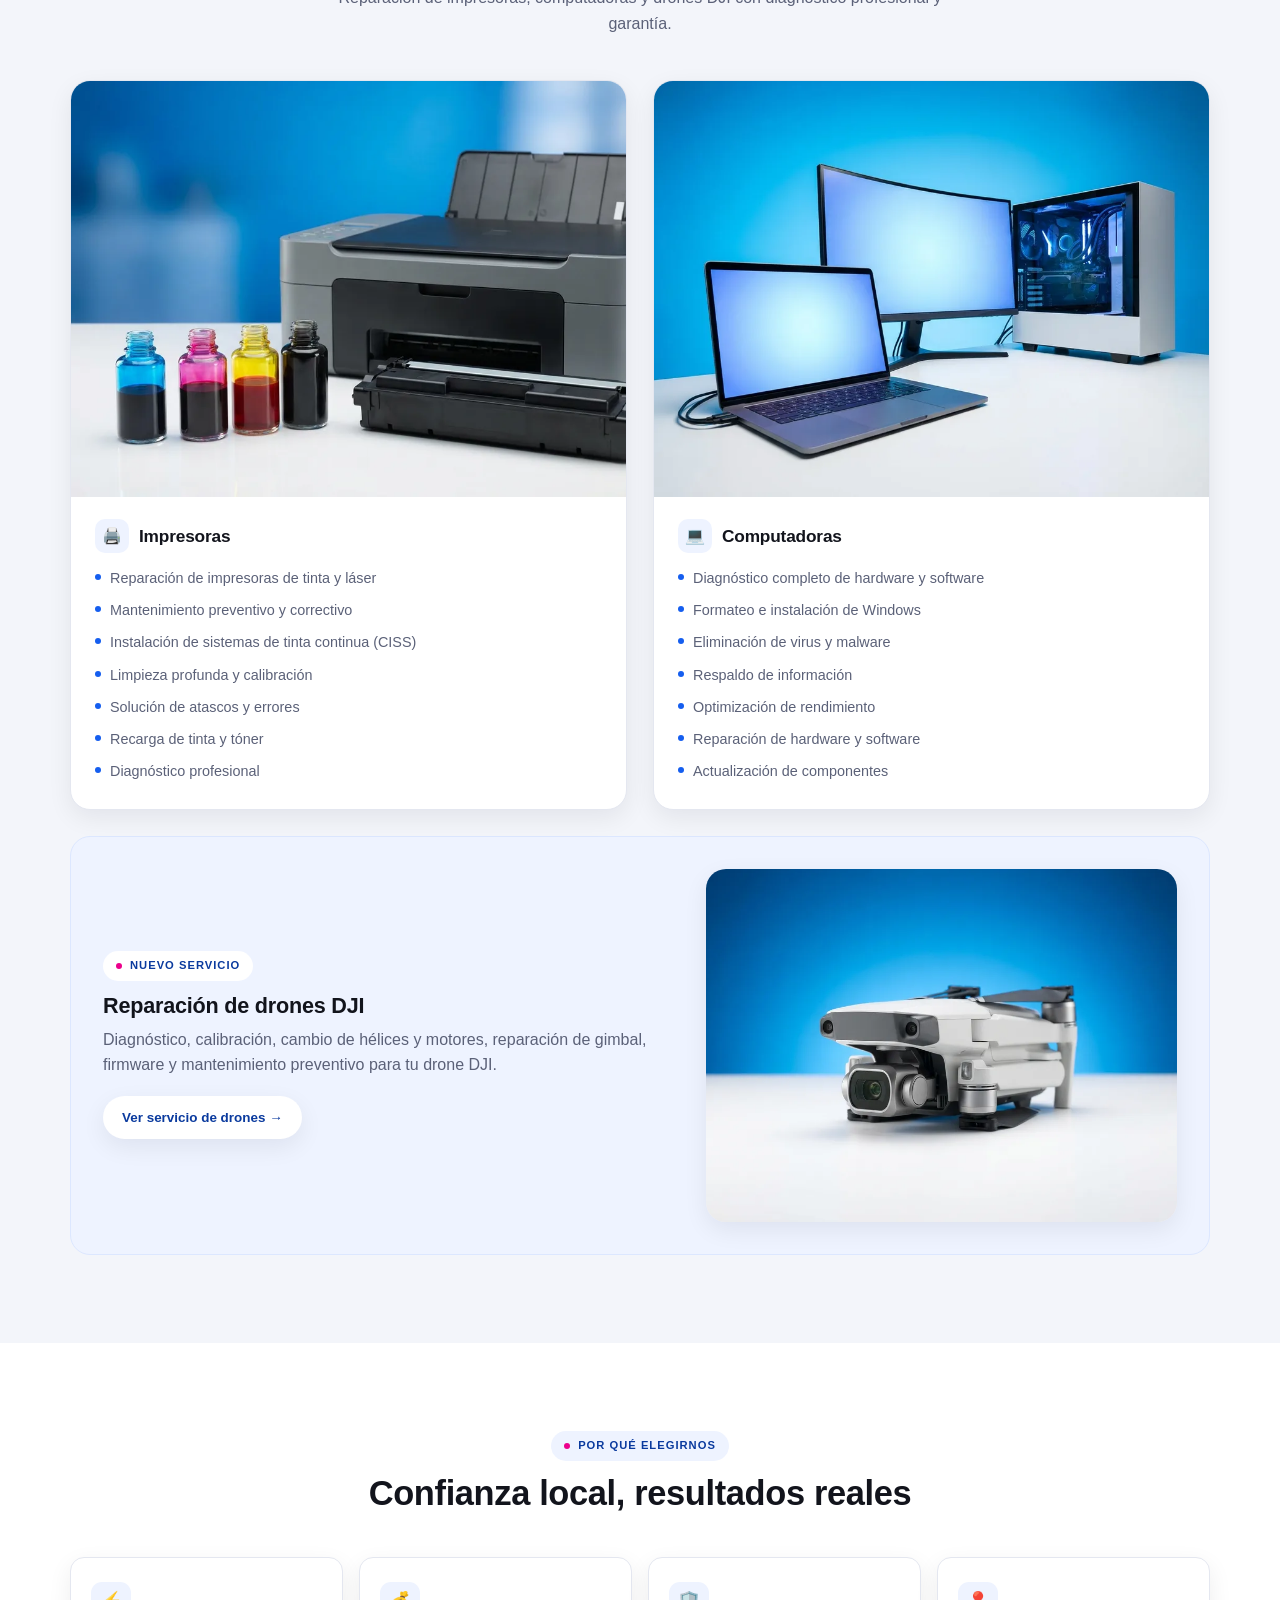
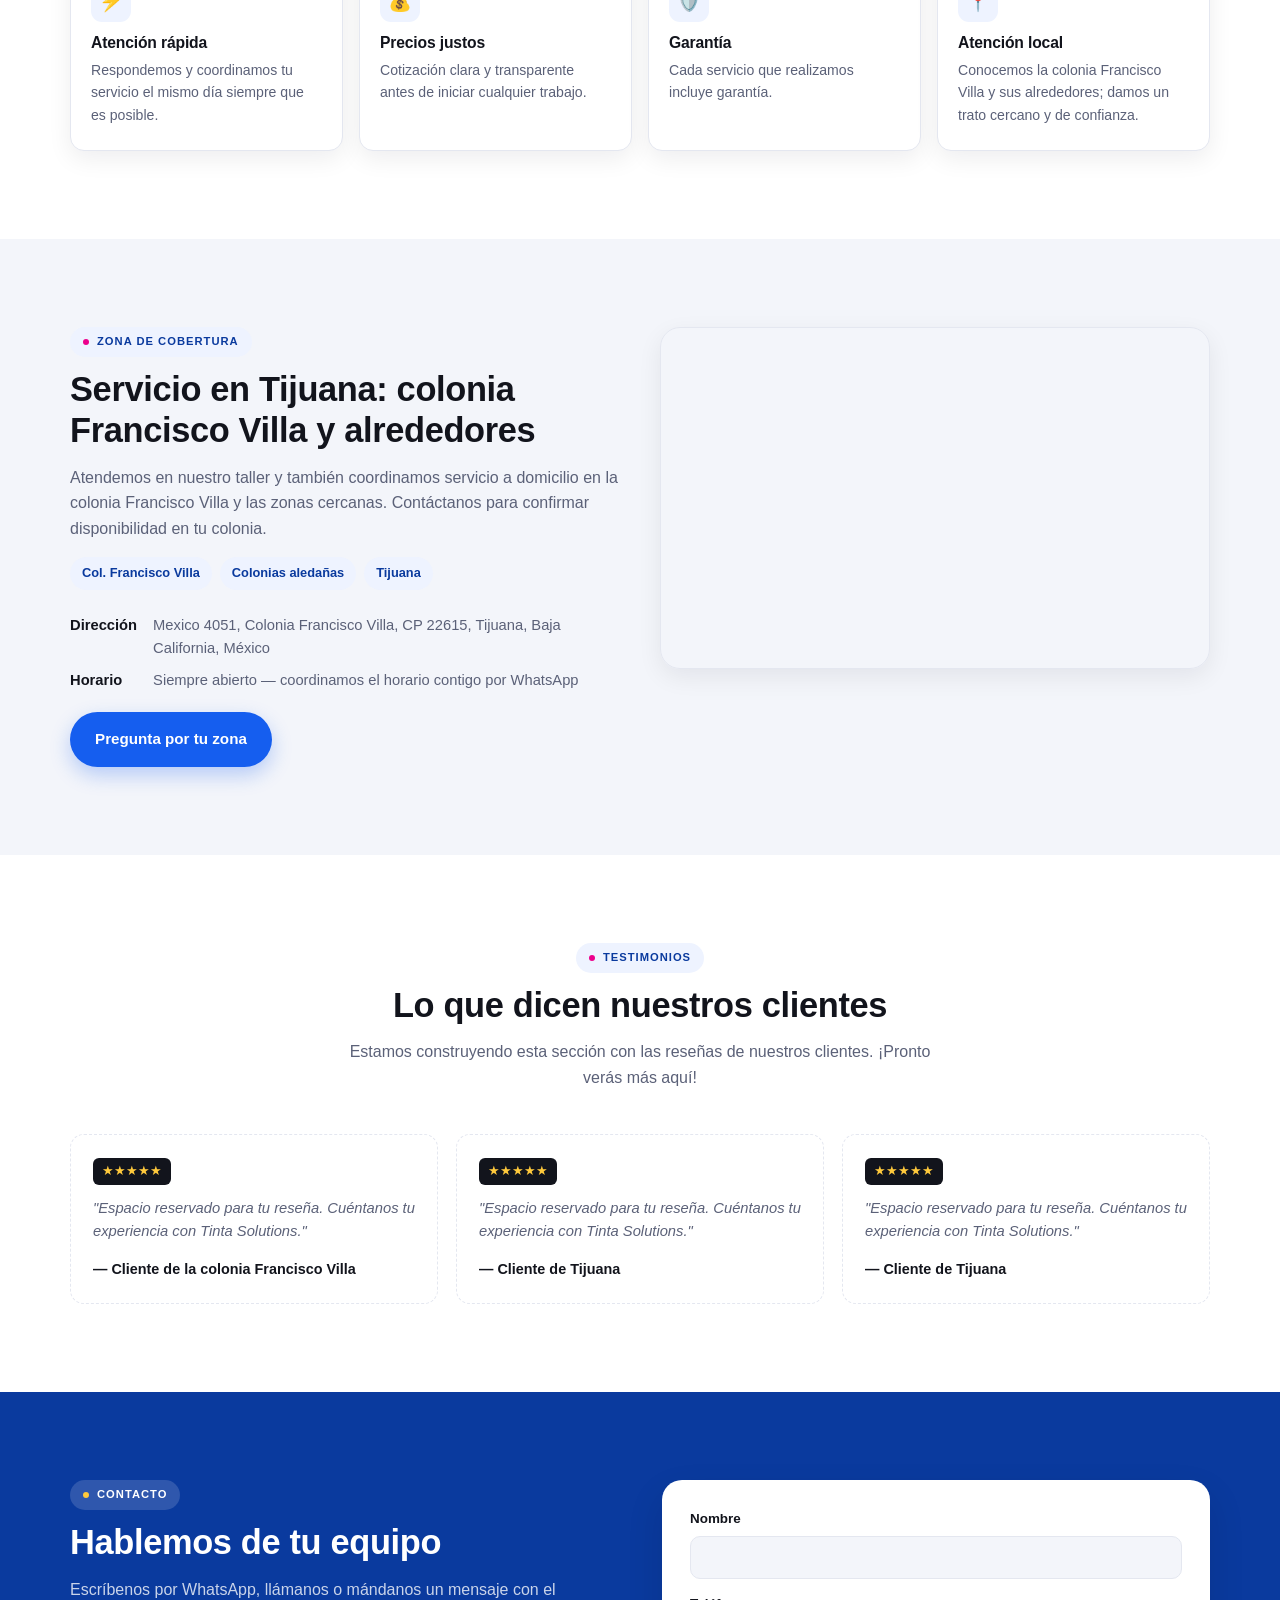
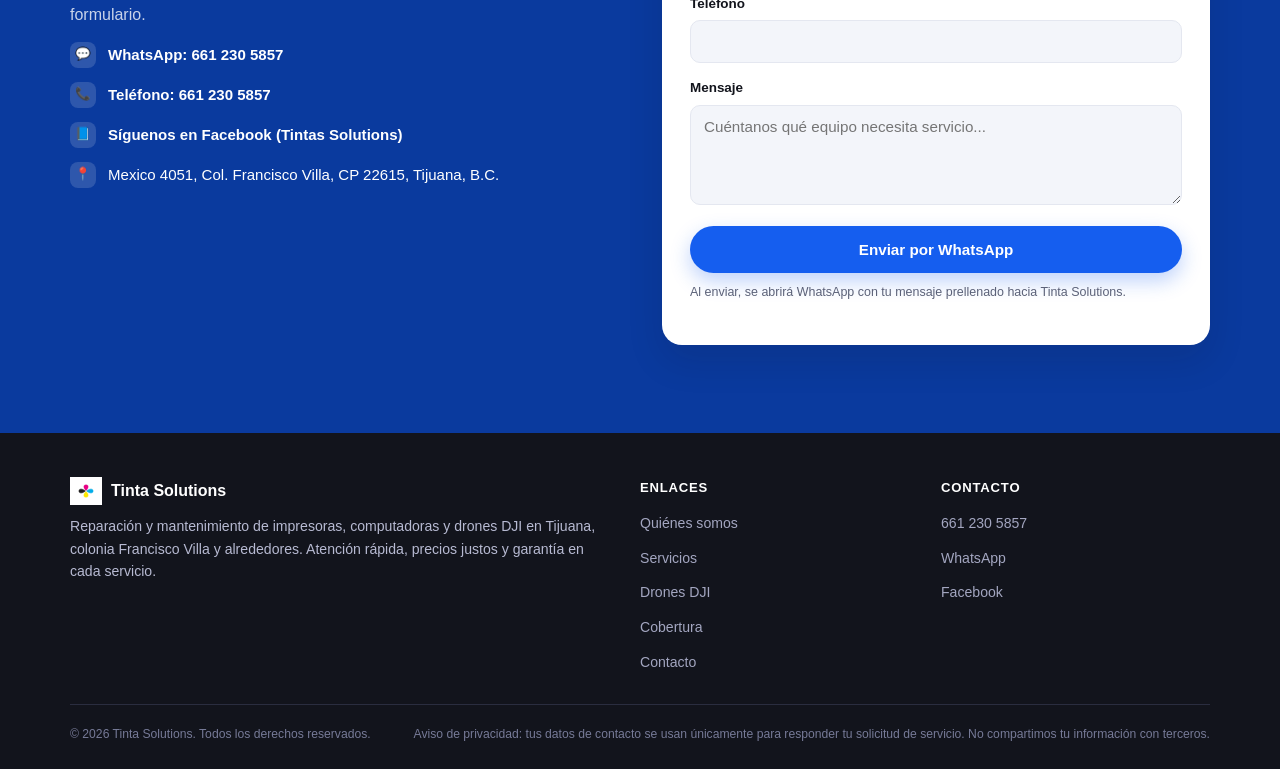
==== commit bce81ace: "Rediseño v3: look más limpio/moderno, azul menos saturado, imágenes con aspect-ratio fijo (sin disto" ====
--- a/index.html
+++ b/index.html
@@ -117,7 +117,7 @@
         </div>
       </div>
       <div class="hero-media">
-        <div class="frame">
+        <div class="frame r-16-9">
           <img src="/images/hero-devices.webp" alt="Impresora, laptop y tinta de colores — servicio técnico Tinta Solutions en Tijuana" width="1600" height="900" loading="eager">
         </div>
         <div class="hero-badge"><span class="dot"></span> Disponibles ahora · Coordinamos horario contigo</div>
@@ -139,7 +139,7 @@
   <section id="nosotros">
     <div class="container about-grid">
       <div class="about-media">
-        <div class="frame"><img src="/images/service-computer2.webp" alt="Laptop y computadora de escritorio en servicio técnico" width="900" height="675" loading="lazy"></div>
+        <div class="frame r-4-3"><img src="/images/service-computer2.webp" alt="Laptop y computadora de escritorio en servicio técnico" width="900" height="675" loading="lazy"></div>
       </div>
       <div class="about-copy">
         <span class="eyebrow">Quiénes somos</span>
@@ -164,7 +164,7 @@
       </div>
       <div class="services-grid">
         <div class="service-card">
-          <div class="frame"><img src="/images/service-printer2.webp" alt="Impresora y botellas de tinta de colores en servicio técnico Tijuana" width="900" height="675" loading="lazy"></div>
+          <div class="frame r-4-3"><img src="/images/service-printer2.webp" alt="Impresora y botellas de tinta de colores en servicio técnico Tijuana" width="900" height="675" loading="lazy"></div>
           <div class="service-card-body">
             <h3><span class="ico">🖨️</span> Impresoras</h3>
             <ul class="service-list">
@@ -179,7 +179,7 @@
           </div>
         </div>
         <div class="service-card">
-          <div class="frame"><img src="/images/service-computer2.webp" alt="Laptop y PC de escritorio en servicio técnico Tijuana" width="900" height="675" loading="lazy"></div>
+          <div class="frame r-4-3"><img src="/images/service-computer2.webp" alt="Laptop y PC de escritorio en servicio técnico Tijuana" width="900" height="675" loading="lazy"></div>
           <div class="service-card-body">
             <h3><span class="ico">💻</span> Computadoras</h3>
             <ul class="service-list">
@@ -202,7 +202,7 @@
           <p>Diagnóstico, calibración, cambio de hélices y motores, reparación de gimbal, firmware y mantenimiento preventivo para tu drone DJI.</p>
           <span class="btn btn-white btn-sm">Ver servicio de drones →</span>
         </div>
-        <img src="/images/drone-card.webp" alt="Drone DJI en servicio técnico" width="900" height="675" loading="lazy">
+        <div class="frame r-4-3"><img src="/images/drone-card.webp" alt="Drone DJI en servicio técnico" width="900" height="675" loading="lazy"></div>
       </a>
     </div>
   </section>
--- a/css/style.css
+++ b/css/style.css
@@ -1,29 +1,29 @@
 /* ===================================================================
-   Tinta Solutions — sistema visual v2 (rediseño)
-   Paleta: azul de marca (fan page) + acentos CMYK del logo
-   Mobile-first, responsive
+   Tinta Solutions — sistema visual v3
+   Limpio, moderno, mobile-first. Azul como color dominante (marca),
+   CMYK solo como acentos puntuales (nunca como fondo o gradiente grande).
 =================================================================== */
 :root{
   --blue:#155EEF;
   --blue-600:#0B46C4;
   --blue-700:#0A3A9E;
-  --blue-900:#081E4D;
   --blue-50:#EEF3FF;
   --blue-100:#DCE7FF;
   --magenta:#EC008C;
   --cyan:#00AEEF;
   --yellow:#FFC93C;
-  --ink:#0F1222;
-  --gray-500:#5B6178;
-  --gray-300:#D6DAE7;
-  --gray-100:#F1F3FA;
+  --ink:#12141C;
+  --gray-600:#5B6178;
+  --gray-400:#9AA0B4;
+  --gray-200:#E4E7F0;
+  --gray-100:#F3F5FA;
   --white:#ffffff;
-  --radius-lg:22px;
+  --radius-lg:20px;
   --radius-md:14px;
   --radius-sm:10px;
-  --shadow-soft:0 12px 32px rgba(11,33,90,.10);
-  --shadow-strong:0 20px 44px rgba(11,33,90,.18);
-  --maxw:1200px;
+  --shadow-soft:0 8px 24px rgba(18,20,28,.07);
+  --shadow-strong:0 16px 36px rgba(18,20,28,.12);
+  --maxw:1180px;
   --font:"Segoe UI", -apple-system, BlinkMacSystemFont, Roboto, Helvetica, Arial, sans-serif;
 }
 
@@ -37,270 +37,269 @@
   line-height:1.6;
   -webkit-font-smoothing:antialiased;
   overflow-x:hidden;
+  font-size:16px;
 }
 img{max-width:100%;display:block}
 a{color:inherit;text-decoration:none}
 ul{margin:0;padding:0}
+button{font-family:var(--font)}
 .container{max-width:var(--maxw);margin:0 auto;padding:0 20px}
-section{padding:64px 0}
-@media (min-width:900px){section{padding:96px 0}}
-
-h1,h2,h3{line-height:1.15;margin:0 0 16px;font-weight:800}
-h2{font-size:clamp(1.6rem,4vw,2.4rem)}
-h3{font-size:1.15rem}
+section{padding:52px 0}
+@media (min-width:640px){section{padding:68px 0}}
+@media (min-width:960px){section{padding:88px 0}}
+
+/* Contenedores de imagen: SIEMPRE con relación de aspecto fija + cover,
+   así ninguna imagen se ve estirada o aplastada sin importar su tamaño real */
+.frame{position:relative;overflow:hidden;border-radius:var(--radius-lg);background:var(--gray-100)}
+.frame img{width:100%;height:100%;object-fit:cover;object-position:center}
+.frame.r-16-9{aspect-ratio:16/9}
+.frame.r-4-3{aspect-ratio:4/3}
+
+h1,h2,h3{line-height:1.18;margin:0 0 14px;font-weight:800;letter-spacing:-.01em}
+h2{font-size:clamp(1.5rem,4.2vw,2.15rem)}
+h3{font-size:1.08rem}
 p{margin:0 0 14px}
-.muted{color:var(--gray-500)}
+.muted{color:var(--gray-600)}
 .eyebrow{
   display:inline-flex;align-items:center;gap:8px;
-  text-transform:uppercase;letter-spacing:.10em;font-size:.72rem;font-weight:800;
-  color:var(--blue);background:var(--blue-50);
-  padding:7px 14px;border-radius:999px;margin-bottom:14px;
-}
-.eyebrow::before{content:"";width:7px;height:7px;border-radius:50%;background:var(--magenta)}
-.section-head{max-width:660px;margin:0 auto 44px;text-align:center}
-.section-head.left{margin:0 0 36px;text-align:left}
+  text-transform:uppercase;letter-spacing:.09em;font-size:.7rem;font-weight:800;
+  color:var(--blue-700);background:var(--blue-50);
+  padding:6px 13px;border-radius:999px;margin-bottom:12px;
+}
+.eyebrow::before{content:"";width:6px;height:6px;border-radius:50%;background:var(--magenta)}
+.section-head{max-width:620px;margin:0 auto 36px;text-align:center}
+@media (min-width:640px){.section-head{margin-bottom:44px}}
 
 /* Botones */
 .btn{
   display:inline-flex;align-items:center;justify-content:center;gap:8px;
-  padding:15px 28px;border-radius:999px;font-weight:800;font-size:.96rem;
-  border:2px solid transparent;cursor:pointer;transition:transform .15s ease, box-shadow .15s ease, filter .15s ease;
+  padding:14px 24px;border-radius:999px;font-weight:800;font-size:.95rem;
+  border:1.5px solid transparent;cursor:pointer;transition:transform .12s ease, box-shadow .12s ease, background .12s ease;
   white-space:nowrap;
 }
-.btn:active{transform:scale(.96)}
-.btn-primary{background:linear-gradient(135deg,var(--blue),var(--cyan));color:#fff;box-shadow:0 10px 26px rgba(21,94,239,.32)}
-.btn-primary:hover{filter:brightness(1.06)}
-.btn-white{background:var(--white);color:var(--blue-700);box-shadow:var(--shadow-soft)}
-.btn-outline{background:transparent;border-color:rgba(255,255,255,.5);color:#fff}
-.btn-outline.on-light{border-color:var(--gray-300);color:var(--ink)}
-.btn-whatsapp{background:#25D366;color:#fff;box-shadow:0 10px 26px rgba(37,211,102,.3)}
+.btn:active{transform:scale(.97)}
+.btn-primary{background:var(--blue);color:#fff;box-shadow:0 8px 20px rgba(21,94,239,.28)}
+.btn-primary:hover{background:var(--blue-600)}
+.btn-dark{background:var(--ink);color:#fff}
+.btn-white{background:#fff;color:var(--blue-700);box-shadow:var(--shadow-soft)}
+.btn-outline{background:transparent;border-color:var(--gray-200);color:var(--ink)}
+.btn-outline:hover{border-color:var(--blue)}
+.btn-outline.on-dark{border-color:rgba(255,255,255,.4);color:#fff}
+.btn-whatsapp{background:#25D366;color:#fff;box-shadow:0 8px 20px rgba(37,211,102,.28)}
 .btn-block{width:100%}
-.btn-sm{padding:10px 18px;font-size:.85rem}
+.btn-sm{padding:10px 18px;font-size:.84rem}
+@media (max-width:480px){
+  .hero-actions .btn, .drone-hero .hero-actions .btn{width:100%}
+}
 
 /* Header */
-.site-header{position:sticky;top:0;z-index:50;background:rgba(255,255,255,.92);backdrop-filter:saturate(180%) blur(12px);border-bottom:1px solid var(--gray-100)}
-.nav{display:flex;align-items:center;justify-content:space-between;padding:14px 0}
-.brand{display:flex;align-items:center;gap:10px}
-.brand img{height:36px;width:auto}
-.brand-name{font-weight:800;font-size:1.05rem;color:var(--ink)}
-.nav-links{display:flex;gap:8px;list-style:none;align-items:center}
-.nav-links a{padding:9px 14px;border-radius:999px;font-weight:700;font-size:.92rem;color:var(--ink)}
+.site-header{position:sticky;top:0;z-index:50;background:rgba(255,255,255,.94);backdrop-filter:saturate(180%) blur(10px);border-bottom:1px solid var(--gray-200)}
+.nav{display:flex;align-items:center;justify-content:space-between;padding:12px 0;gap:12px}
+.brand{display:flex;align-items:center;gap:9px;min-width:0}
+.brand img{height:32px;width:auto;flex:0 0 auto}
+.brand-name{font-weight:800;font-size:1rem;color:var(--ink);white-space:nowrap}
+.nav-links{display:flex;gap:4px;list-style:none;align-items:center}
+.nav-links a{padding:9px 13px;border-radius:999px;font-weight:700;font-size:.9rem;color:var(--gray-600)}
 .nav-links a:hover{background:var(--blue-50);color:var(--blue-700)}
-.nav-links a.active{background:var(--blue);color:#fff}
-.nav-cta{display:flex;align-items:center;gap:10px}
-.nav-toggle{display:none;background:none;border:none;font-size:1.6rem;cursor:pointer;color:var(--ink)}
+.nav-links a.active{background:var(--blue-50);color:var(--blue-700)}
+.nav-cta{display:flex;align-items:center;gap:8px;flex:0 0 auto}
+.nav-toggle{display:none;background:none;border:none;font-size:1.5rem;cursor:pointer;color:var(--ink);padding:4px 6px;line-height:1}
 
 @media (max-width:960px){
   .nav-links{
-    position:fixed;inset:64px 0 0 0;background:var(--white);
-    flex-direction:column;align-items:stretch;padding:20px;gap:8px;
-    transform:translateY(-115%);transition:transform .25s ease;border-top:1px solid var(--gray-100);
+    position:fixed;inset:60px 0 0 0;background:var(--white);
+    flex-direction:column;align-items:stretch;padding:16px;gap:4px;
+    transform:translateY(-115%);transition:transform .22s ease;border-top:1px solid var(--gray-200);
     overflow-y:auto;
   }
   .nav-links.open{transform:translateY(0)}
-  .nav-links a{padding:14px 16px;font-size:1rem}
+  .nav-links a{padding:15px 16px;font-size:1rem;border-radius:var(--radius-sm)}
   .nav-toggle{display:block}
-  .nav-cta .btn-outline.on-light{display:none}
-}
-
-/* Hero */
-.hero{
-  position:relative;overflow:hidden;color:#fff;
-  padding:64px 0 80px;
-  background:
-    radial-gradient(900px 500px at 100% -10%, rgba(255,201,60,.35), transparent 55%),
-    radial-gradient(700px 500px at -10% 110%, rgba(0,174,239,.35), transparent 55%),
-    linear-gradient(135deg, var(--blue-900) 0%, var(--blue-700) 45%, var(--blue) 100%);
-}
-@media (min-width:900px){.hero{padding:110px 0 120px}}
-.hero-grid{display:grid;grid-template-columns:1.05fr .95fr;gap:44px;align-items:center;position:relative;z-index:1}
-@media (max-width:960px){.hero-grid{grid-template-columns:1fr;text-align:center}}
-.hero h1{font-size:clamp(2.1rem,5vw,3.3rem);margin-bottom:18px}
-.hero .highlight{color:var(--yellow)}
-.hero p.lead{font-size:1.15rem;color:rgba(255,255,255,.88);margin-bottom:30px;max-width:560px}
-@media (max-width:960px){.hero p.lead{margin-left:auto;margin-right:auto}}
-.hero-actions{display:flex;flex-wrap:wrap;gap:14px;margin-bottom:30px}
-@media (max-width:960px){.hero-actions{justify-content:center}}
-.hero-trust{display:flex;flex-wrap:wrap;gap:22px;font-size:.88rem;color:rgba(255,255,255,.85)}
-@media (max-width:960px){.hero-trust{justify-content:center}}
-.hero-trust span{display:inline-flex;align-items:center;gap:8px;font-weight:600}
+  .nav-cta .btn-outline{display:none}
+  .brand-name{display:none}
+}
+@media (max-width:360px){.nav-cta .btn-sm{padding:9px 12px;font-size:.8rem}}
+
+/* Hero — claro y limpio, sin fondos oscuros ni gradientes pesados */
+.hero{padding:36px 0 44px;background:var(--white)}
+@media (min-width:640px){.hero{padding:56px 0 60px}}
+@media (min-width:960px){.hero{padding:76px 0 84px}}
+.hero-grid{display:grid;grid-template-columns:1fr;gap:36px;align-items:center}
+@media (min-width:960px){.hero-grid{grid-template-columns:1.05fr .95fr;gap:48px}}
+.hero h1{font-size:clamp(1.85rem,6vw,2.9rem);margin-bottom:16px;color:var(--ink)}
+.hero .highlight{color:var(--blue)}
+.hero p.lead{font-size:1.05rem;color:var(--gray-600);margin-bottom:26px;max-width:520px}
+@media (min-width:640px){.hero p.lead{font-size:1.12rem}}
+.hero-actions{display:flex;flex-wrap:wrap;gap:12px;margin-bottom:26px}
+.hero-trust{display:flex;flex-wrap:wrap;gap:10px 18px;font-size:.84rem;color:var(--gray-600)}
+.hero-trust span{display:inline-flex;align-items:center;gap:7px;font-weight:700}
 .hero-media{position:relative}
-.hero-media .frame{
-  border-radius:var(--radius-lg);overflow:hidden;box-shadow:var(--shadow-strong);
-  border:1px solid rgba(255,255,255,.25);
-}
+.hero-media .frame{box-shadow:var(--shadow-strong);border:1px solid var(--gray-200)}
 .hero-badge{
-  position:absolute;bottom:-20px;left:-16px;background:#fff;color:var(--ink);
-  border-radius:16px;box-shadow:var(--shadow-strong);padding:14px 18px;
-  font-size:.85rem;font-weight:800;display:flex;align-items:center;gap:10px;
-}
-@media (max-width:960px){.hero-badge{left:50%;transform:translateX(-50%);bottom:-16px}}
-.dot{width:10px;height:10px;border-radius:50%;background:#25D366;display:inline-block;animation:blink 2s infinite}
-@keyframes blink{0%,100%{opacity:1}50%{opacity:.4}}
-
-/* Franja de confianza */
-.trustbar{background:var(--blue-900);color:#fff;padding:18px 0}
-.trustbar .container{display:flex;flex-wrap:wrap;gap:14px 32px;justify-content:center;font-size:.85rem;font-weight:700;letter-spacing:.02em}
-.trustbar span{opacity:.9}
+  position:relative;margin-top:-28px;margin-left:16px;background:#fff;color:var(--ink);
+  border-radius:14px;box-shadow:var(--shadow-strong);padding:12px 16px;
+  font-size:.82rem;font-weight:800;display:inline-flex;align-items:center;gap:9px;
+  border:1px solid var(--gray-200);
+}
+.dot{width:9px;height:9px;border-radius:50%;background:#25D366;display:inline-block;animation:blink 2s infinite;flex:0 0 auto}
+@keyframes blink{0%,100%{opacity:1}50%{opacity:.35}}
+
+/* Franja de servicios (chips simples, sin fondo oscuro) */
+.trustbar{border-top:1px solid var(--gray-200);border-bottom:1px solid var(--gray-200);background:var(--gray-100)}
+.trustbar .container{display:flex;flex-wrap:wrap;gap:10px 26px;justify-content:center;padding:16px 20px;font-size:.82rem;font-weight:700;color:var(--gray-600)}
 
 /* Quiénes somos */
-.about-grid{display:grid;grid-template-columns:1fr 1fr;gap:52px;align-items:center}
-@media (max-width:900px){.about-grid{grid-template-columns:1fr}}
-.about-media .frame{border-radius:var(--radius-lg);overflow:hidden;box-shadow:var(--shadow-soft)}
-.about-points{list-style:none;margin:22px 0 0;display:grid;gap:14px}
-.about-points li{display:flex;gap:12px;align-items:flex-start;font-weight:600}
+.bg-soft{background:var(--gray-100)}
+.about-grid{display:grid;grid-template-columns:1fr;gap:32px;align-items:center}
+@media (min-width:900px){.about-grid{grid-template-columns:1fr 1fr;gap:48px}}
+.about-media .frame{box-shadow:var(--shadow-soft)}
+.about-points{list-style:none;margin:20px 0 0;display:grid;gap:12px}
+.about-points li{display:flex;gap:12px;align-items:flex-start;font-weight:600;font-size:.95rem}
 .chip{
-  flex:0 0 auto;width:30px;height:30px;border-radius:10px;
+  flex:0 0 auto;width:26px;height:26px;border-radius:8px;
   display:flex;align-items:center;justify-content:center;
-  background:var(--blue-50);color:var(--blue);font-size:.85rem;font-weight:900;
+  background:var(--blue-50);color:var(--blue);font-size:.78rem;font-weight:900;
 }
 
 /* Servicios */
-.bg-soft{background:var(--gray-100)}
-.services-grid{display:grid;grid-template-columns:repeat(2,1fr);gap:30px}
-@media (max-width:900px){.services-grid{grid-template-columns:1fr}}
+.services-grid{display:grid;grid-template-columns:1fr;gap:24px}
+@media (min-width:760px){.services-grid{grid-template-columns:1fr 1fr;gap:26px}}
 .service-card{
-  background:var(--white);border-radius:var(--radius-lg);box-shadow:var(--shadow-soft);
-  overflow:hidden;display:flex;flex-direction:column;
-}
-.service-card .frame{aspect-ratio:4/3;overflow:hidden}
-.service-card .frame img{width:100%;height:100%;object-fit:cover}
-.service-card-body{padding:26px}
-.service-card h3{display:flex;align-items:center;gap:10px;margin-bottom:16px}
+  background:var(--white);border:1px solid var(--gray-200);border-radius:var(--radius-lg);
+  box-shadow:var(--shadow-soft);overflow:hidden;display:flex;flex-direction:column;
+}
+.service-card .frame{border-radius:0}
+.service-card-body{padding:22px 24px 26px}
+.service-card h3{display:flex;align-items:center;gap:10px;margin-bottom:14px}
 .service-card h3 .ico{
-  width:38px;height:38px;border-radius:11px;display:flex;align-items:center;justify-content:center;
-  background:linear-gradient(135deg,var(--blue),var(--cyan));color:#fff;font-size:1.1rem;
-}
-.service-list{list-style:none;display:grid;gap:10px}
-.service-list li{
-  display:flex;gap:10px;align-items:flex-start;font-size:.94rem;color:var(--gray-500);
-}
-.service-list li::before{content:"";width:7px;height:7px;border-radius:50%;background:var(--magenta);margin-top:8px;flex:0 0 auto}
+  width:34px;height:34px;border-radius:10px;display:flex;align-items:center;justify-content:center;
+  background:var(--blue-50);color:var(--blue);font-size:1rem;flex:0 0 auto;
+}
+.service-list{list-style:none;display:grid;gap:9px}
+.service-list li{display:flex;gap:9px;align-items:flex-start;font-size:.9rem;color:var(--gray-600)}
+.service-list li::before{content:"";width:6px;height:6px;border-radius:50%;background:var(--blue);margin-top:7px;flex:0 0 auto}
 
 /* Banner drones */
 .drone-banner{
-  border-radius:var(--radius-lg);overflow:hidden;position:relative;color:#fff;
-  background:linear-gradient(120deg,var(--blue-900),var(--blue-700) 60%,var(--blue));
-  display:grid;grid-template-columns:1.1fr .9fr;align-items:center;gap:24px;
-  padding:36px;margin-top:34px;
-}
-@media (max-width:860px){.drone-banner{grid-template-columns:1fr;text-align:center;padding:30px 22px}}
-.drone-banner img{border-radius:16px;box-shadow:var(--shadow-strong)}
-.drone-banner .eyebrow{background:rgba(255,255,255,.14);color:#fff}
-.drone-banner .eyebrow::before{background:var(--yellow)}
-.drone-banner h3{font-size:1.5rem;margin-bottom:10px}
-.drone-banner p{color:rgba(255,255,255,.85);margin-bottom:20px}
-@media (max-width:860px){.drone-banner p{margin-left:auto;margin-right:auto;max-width:440px}}
+  display:grid;grid-template-columns:1fr;gap:22px;align-items:center;
+  border-radius:var(--radius-lg);padding:26px;margin-top:26px;
+  background:var(--blue-50);border:1px solid var(--blue-100);
+}
+@media (min-width:760px){.drone-banner{grid-template-columns:1.1fr .9fr;padding:32px;gap:28px}}
+.drone-banner .frame{box-shadow:var(--shadow-soft)}
+.drone-banner .eyebrow{background:#fff}
+.drone-banner h3{font-size:1.35rem;margin-bottom:8px;color:var(--ink)}
+.drone-banner p{color:var(--gray-600);margin-bottom:18px}
 
 /* Por qué elegirnos */
-.why-grid{display:grid;grid-template-columns:repeat(4,1fr);gap:20px}
-@media (max-width:900px){.why-grid{grid-template-columns:repeat(2,1fr)}}
-@media (max-width:560px){.why-grid{grid-template-columns:1fr}}
-.why-card{background:var(--white);border:1px solid var(--gray-100);border-radius:var(--radius-md);padding:28px 22px;box-shadow:var(--shadow-soft)}
+.why-grid{display:grid;grid-template-columns:1fr;gap:16px}
+@media (min-width:560px){.why-grid{grid-template-columns:1fr 1fr}}
+@media (min-width:960px){.why-grid{grid-template-columns:repeat(4,1fr)}}
+.why-card{background:var(--white);border:1px solid var(--gray-200);border-radius:var(--radius-md);padding:24px 20px;box-shadow:var(--shadow-soft)}
 .why-card .icon{
-  width:44px;height:44px;border-radius:12px;margin-bottom:14px;
-  display:flex;align-items:center;justify-content:center;font-size:1.3rem;
+  width:40px;height:40px;border-radius:11px;margin-bottom:12px;
+  display:flex;align-items:center;justify-content:center;font-size:1.2rem;
   background:var(--blue-50);color:var(--blue);
 }
-.why-card h3{font-size:1.02rem;margin-bottom:8px}
-.why-card p{color:var(--gray-500);font-size:.92rem;margin:0}
+.why-card h3{font-size:.98rem;margin-bottom:6px}
+.why-card p{color:var(--gray-600);font-size:.88rem;margin:0}
 
 /* Cobertura */
-.coverage-grid{display:grid;grid-template-columns:1fr 1fr;gap:40px;align-items:start}
-@media (max-width:900px){.coverage-grid{grid-template-columns:1fr}}
-.map-wrap{border-radius:var(--radius-lg);overflow:hidden;box-shadow:var(--shadow-soft);border:1px solid var(--gray-100)}
-.map-wrap iframe{width:100%;height:340px;border:0;display:block}
-.coverage-info dl{display:grid;grid-template-columns:auto 1fr;gap:10px 18px;margin:22px 0}
-.coverage-info dt{font-weight:800}
-.coverage-info dd{margin:0;color:var(--gray-500)}
-.zone-tags{display:flex;flex-wrap:wrap;gap:8px;margin:18px 0 26px}
-.zone-tags span{background:var(--blue-50);color:var(--blue-700);font-weight:700;font-size:.82rem;padding:7px 13px;border-radius:999px}
+.coverage-grid{display:grid;grid-template-columns:1fr;gap:30px}
+@media (min-width:900px){.coverage-grid{grid-template-columns:1fr 1fr;gap:40px;align-items:start}}
+.map-wrap{border-radius:var(--radius-lg);overflow:hidden;box-shadow:var(--shadow-soft);border:1px solid var(--gray-200)}
+.map-wrap iframe{width:100%;height:300px;border:0;display:block}
+@media (min-width:640px){.map-wrap iframe{height:340px}}
+.coverage-info dl{display:grid;grid-template-columns:auto 1fr;gap:8px 16px;margin:20px 0}
+.coverage-info dt{font-weight:800;font-size:.92rem}
+.coverage-info dd{margin:0;color:var(--gray-600);font-size:.92rem}
+.zone-tags{display:flex;flex-wrap:wrap;gap:8px;margin:16px 0 24px}
+.zone-tags span{background:var(--blue-50);color:var(--blue-700);font-weight:700;font-size:.8rem;padding:6px 12px;border-radius:999px}
 
 /* Testimonios */
-.testimonials-grid{display:grid;grid-template-columns:repeat(3,1fr);gap:22px}
-@media (max-width:900px){.testimonials-grid{grid-template-columns:1fr}}
-.testimonial-card{background:var(--white);border:2px dashed var(--gray-300);border-radius:var(--radius-md);padding:26px}
-.stars{color:var(--yellow);background:var(--blue-900);display:inline-block;padding:3px 10px;border-radius:7px;font-size:.85rem;margin-bottom:14px}
-.testimonial-card p{color:var(--gray-500);font-style:italic;min-height:70px}
-.testimonial-name{font-weight:800;margin-top:12px}
-
-/* Contacto */
-.contact-section{background:var(--blue-900);color:#fff}
-.contact-grid{display:grid;grid-template-columns:1fr 1fr;gap:44px}
-@media (max-width:900px){.contact-grid{grid-template-columns:1fr}}
-.contact-section .eyebrow{background:rgba(255,255,255,.14);color:#fff}
+.testimonials-grid{display:grid;grid-template-columns:1fr;gap:18px}
+@media (min-width:760px){.testimonials-grid{grid-template-columns:repeat(3,1fr)}}
+.testimonial-card{background:var(--white);border:1.5px dashed var(--gray-200);border-radius:var(--radius-md);padding:22px}
+.stars{color:var(--yellow);background:var(--ink);display:inline-block;padding:3px 9px;border-radius:6px;font-size:.8rem;margin-bottom:12px}
+.testimonial-card p{color:var(--gray-600);font-style:italic;font-size:.92rem;min-height:auto}
+.testimonial-name{font-weight:800;margin-top:10px;font-size:.9rem}
+
+/* Contacto — bloque de color sólido, sin gradientes ni blobs */
+.contact-section{background:var(--blue-700);color:#fff}
+.contact-grid{display:grid;grid-template-columns:1fr;gap:32px}
+@media (min-width:900px){.contact-grid{grid-template-columns:1fr 1fr;gap:44px}}
+.contact-section .eyebrow{background:rgba(255,255,255,.15);color:#fff}
 .contact-section .eyebrow::before{background:var(--yellow)}
-.contact-section .muted{color:rgba(255,255,255,.75)}
-.contact-list{list-style:none;margin:0 0 24px;display:grid;gap:16px}
-.contact-list li{display:flex;gap:14px;align-items:center}
-.contact-list .chip{background:rgba(255,255,255,.14);color:#fff}
+.contact-section .muted{color:rgba(255,255,255,.78)}
+.contact-list{list-style:none;margin:0 0 22px;display:grid;gap:14px}
+.contact-list li{display:flex;gap:12px;align-items:center;font-size:.94rem}
+.contact-list .chip{background:rgba(255,255,255,.15);color:#fff}
 .contact-list a{font-weight:800}
-.form-card{background:#fff;color:var(--ink);border-radius:var(--radius-lg);padding:30px;box-shadow:var(--shadow-strong)}
-.form-row{margin-bottom:16px}
-.form-row label{display:block;font-weight:800;font-size:.86rem;margin-bottom:6px}
+.form-card{background:#fff;color:var(--ink);border-radius:var(--radius-lg);padding:24px;box-shadow:var(--shadow-strong)}
+@media (min-width:640px){.form-card{padding:28px}}
+.form-row{margin-bottom:14px}
+.form-row label{display:block;font-weight:800;font-size:.84rem;margin-bottom:6px}
 .form-row input,.form-row textarea{
-  width:100%;padding:13px 14px;border-radius:var(--radius-sm);border:1.5px solid var(--gray-300);
-  font-family:var(--font);font-size:.95rem;
-}
-.form-row input:focus,.form-row textarea:focus{outline:none;border-color:var(--blue)}
-.form-row textarea{min-height:110px;resize:vertical}
-.form-note{font-size:.8rem;color:var(--gray-500);margin-top:10px}
-.form-success{display:none;background:#E7F8EE;border:1px solid #BEEBCF;color:#186A38;padding:14px;border-radius:var(--radius-sm);margin-bottom:16px;font-size:.9rem;font-weight:700}
+  width:100%;padding:12px 13px;border-radius:var(--radius-sm);border:1.5px solid var(--gray-200);
+  font-family:var(--font);font-size:.95rem;background:var(--gray-100);
+}
+.form-row input:focus,.form-row textarea:focus{outline:none;border-color:var(--blue);background:#fff}
+.form-row textarea{min-height:100px;resize:vertical}
+.form-note{font-size:.78rem;color:var(--gray-600);margin-top:10px}
+.form-success{display:none;background:#E7F8EE;border:1px solid #BEEBCF;color:#186A38;padding:13px;border-radius:var(--radius-sm);margin-bottom:14px;font-size:.86rem;font-weight:700}
 
 /* Footer */
-.site-footer{background:var(--ink);color:#c9cbe0;padding:52px 0 26px}
-.footer-grid{display:grid;grid-template-columns:2fr 1fr 1fr;gap:34px;margin-bottom:34px}
-@media (max-width:760px){.footer-grid{grid-template-columns:1fr}}
-.footer-brand{display:flex;align-items:center;gap:10px;margin-bottom:12px}
-.footer-brand img{height:32px}
+.site-footer{background:var(--ink);color:#b7bad2;padding:44px 0 24px}
+.footer-grid{display:grid;grid-template-columns:1fr;gap:28px;margin-bottom:30px}
+@media (min-width:640px){.footer-grid{grid-template-columns:2fr 1fr 1fr;gap:32px}}
+.footer-brand{display:flex;align-items:center;gap:9px;margin-bottom:10px}
+.footer-brand img{height:28px}
 .footer-brand span{font-weight:800;color:#fff}
-.site-footer h4{color:#fff;font-size:.92rem;margin:0 0 14px;text-transform:uppercase;letter-spacing:.06em}
-.footer-links{list-style:none;display:grid;gap:10px}
-.footer-links a{color:#a9acc7;font-size:.92rem}
+.site-footer p{font-size:.88rem}
+.site-footer h4{color:#fff;font-size:.82rem;margin:0 0 12px;text-transform:uppercase;letter-spacing:.06em}
+.footer-links{list-style:none;display:grid;gap:9px}
+.footer-links a{color:#a3a6c0;font-size:.88rem}
 .footer-links a:hover{color:#fff}
-.footer-bottom{border-top:1px solid #262842;padding-top:22px;display:flex;flex-wrap:wrap;gap:12px;justify-content:space-between;font-size:.78rem;color:#7d80a0}
+.footer-bottom{border-top:1px solid #2A2D3F;padding-top:20px;display:flex;flex-wrap:wrap;gap:10px;justify-content:space-between;font-size:.76rem;color:#767a97}
 
 /* WhatsApp flotante */
 .whatsapp-float{
-  position:fixed;right:20px;bottom:20px;z-index:60;width:60px;height:60px;border-radius:50%;
+  position:fixed;right:16px;bottom:16px;z-index:60;width:56px;height:56px;border-radius:50%;
   background:#25D366;color:#fff;display:flex;align-items:center;justify-content:center;
-  box-shadow:0 12px 28px rgba(37,211,102,.5);font-size:1.7rem;animation:pulse 2.4s infinite;
-}
-@keyframes pulse{0%{box-shadow:0 0 0 0 rgba(37,211,102,.5)}70%{box-shadow:0 0 0 18px rgba(37,211,102,0)}100%{box-shadow:0 0 0 0 rgba(37,211,102,0)}}
+  box-shadow:0 10px 24px rgba(37,211,102,.45);font-size:1.55rem;animation:pulse 2.4s infinite;
+}
+@media (min-width:640px){.whatsapp-float{right:22px;bottom:22px;width:60px;height:60px}}
+@keyframes pulse{0%{box-shadow:0 0 0 0 rgba(37,211,102,.5)}70%{box-shadow:0 0 0 16px rgba(37,211,102,0)}100%{box-shadow:0 0 0 0 rgba(37,211,102,0)}}
 
 .skip-link{position:absolute;left:-999px;top:auto;background:var(--ink);color:#fff;padding:10px 16px;border-radius:8px;z-index:100}
 .skip-link:focus{left:16px;top:16px}
 
-/* Página de drones */
-.drone-hero{
-  position:relative;overflow:hidden;color:#fff;padding:64px 0 76px;
-  background:
-    radial-gradient(800px 480px at 100% 0%, rgba(0,174,239,.35), transparent 55%),
-    linear-gradient(135deg,var(--blue-900),var(--blue-700) 55%,var(--blue));
-}
-@media (min-width:900px){.drone-hero{padding:100px 0 100px}}
-.breadcrumb{font-size:.85rem;color:rgba(255,255,255,.75);margin-bottom:18px}
-.breadcrumb a{color:#fff;font-weight:700}
-.drone-services-grid{display:grid;grid-template-columns:repeat(3,1fr);gap:20px}
-@media (max-width:960px){.drone-services-grid{grid-template-columns:repeat(2,1fr)}}
-@media (max-width:640px){.drone-services-grid{grid-template-columns:1fr}}
-.drone-service-card{background:#fff;border:1px solid var(--gray-100);border-radius:var(--radius-md);padding:24px;box-shadow:var(--shadow-soft)}
+/* Página de drones — mismo lenguaje claro, sin fondo oscuro con blobs */
+.drone-hero{padding:32px 0 40px;background:var(--blue-50)}
+@media (min-width:640px){.drone-hero{padding:48px 0 56px}}
+@media (min-width:960px){.drone-hero{padding:64px 0 72px}}
+.breadcrumb{font-size:.82rem;color:var(--gray-600);margin-bottom:16px}
+.breadcrumb a{color:var(--blue-700);font-weight:700}
+.drone-services-grid{display:grid;grid-template-columns:1fr;gap:16px}
+@media (min-width:640px){.drone-services-grid{grid-template-columns:1fr 1fr}}
+@media (min-width:960px){.drone-services-grid{grid-template-columns:repeat(3,1fr)}}
+.drone-service-card{background:#fff;border:1px solid var(--gray-200);border-radius:var(--radius-md);padding:22px;box-shadow:var(--shadow-soft)}
 .drone-service-card .icon{
-  width:42px;height:42px;border-radius:12px;margin-bottom:14px;display:flex;align-items:center;justify-content:center;
-  background:var(--blue-50);color:var(--blue);font-size:1.2rem;
-}
-.drone-service-card h3{font-size:1rem;margin-bottom:8px}
-.drone-service-card p{color:var(--gray-500);font-size:.9rem;margin:0}
-.process-steps{display:grid;grid-template-columns:repeat(4,1fr);gap:20px;counter-reset:step}
-@media (max-width:900px){.process-steps{grid-template-columns:repeat(2,1fr)}}
-@media (max-width:560px){.process-steps{grid-template-columns:1fr}}
-.process-step{position:relative;padding:24px 20px 20px;background:var(--white);border-radius:var(--radius-md);box-shadow:var(--shadow-soft)}
+  width:38px;height:38px;border-radius:11px;margin-bottom:12px;display:flex;align-items:center;justify-content:center;
+  background:var(--blue-50);color:var(--blue);font-size:1.1rem;
+}
+.drone-service-card h3{font-size:.96rem;margin-bottom:6px}
+.drone-service-card p{color:var(--gray-600);font-size:.87rem;margin:0}
+.process-steps{display:grid;grid-template-columns:1fr;gap:16px;counter-reset:step}
+@media (min-width:560px){.process-steps{grid-template-columns:1fr 1fr}}
+@media (min-width:900px){.process-steps{grid-template-columns:repeat(4,1fr)}}
+.process-step{position:relative;padding:22px 18px 18px;background:var(--white);border:1px solid var(--gray-200);border-radius:var(--radius-md);box-shadow:var(--shadow-soft)}
 .process-step::before{
   counter-increment:step;content:counter(step);
-  width:34px;height:34px;border-radius:50%;background:linear-gradient(135deg,var(--blue),var(--cyan));
-  color:#fff;font-weight:800;display:flex;align-items:center;justify-content:center;margin-bottom:14px;
+  width:30px;height:30px;border-radius:50%;background:var(--blue);
+  color:#fff;font-weight:800;display:flex;align-items:center;justify-content:center;margin-bottom:12px;font-size:.88rem;
 }
 .brand-note{
-  display:flex;gap:14px;align-items:flex-start;background:var(--blue-50);border-radius:var(--radius-md);
-  padding:18px 20px;font-size:.88rem;color:var(--blue-700);margin-top:30px;
-}
+  display:flex;gap:12px;align-items:flex-start;background:var(--blue-50);border:1px solid var(--blue-100);border-radius:var(--radius-md);
+  padding:16px 18px;font-size:.86rem;color:var(--blue-700);margin-top:26px;
+}
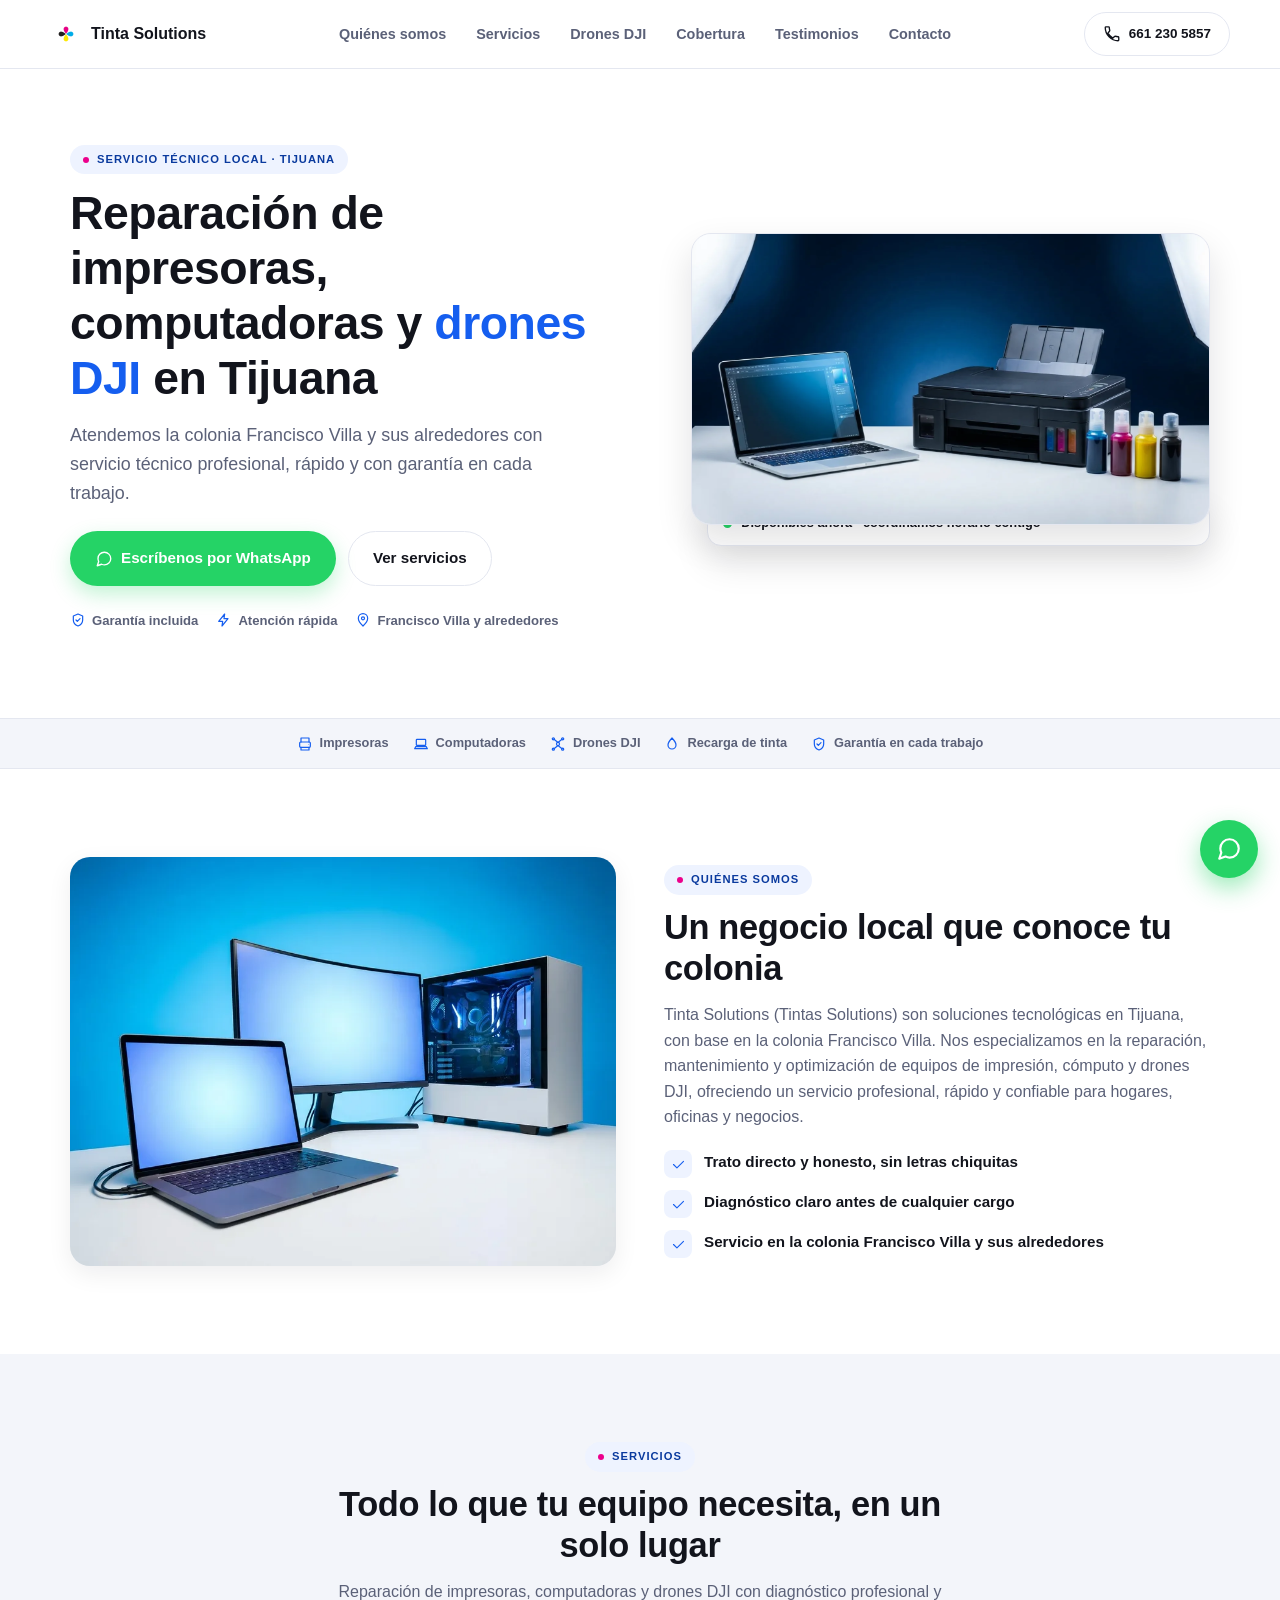
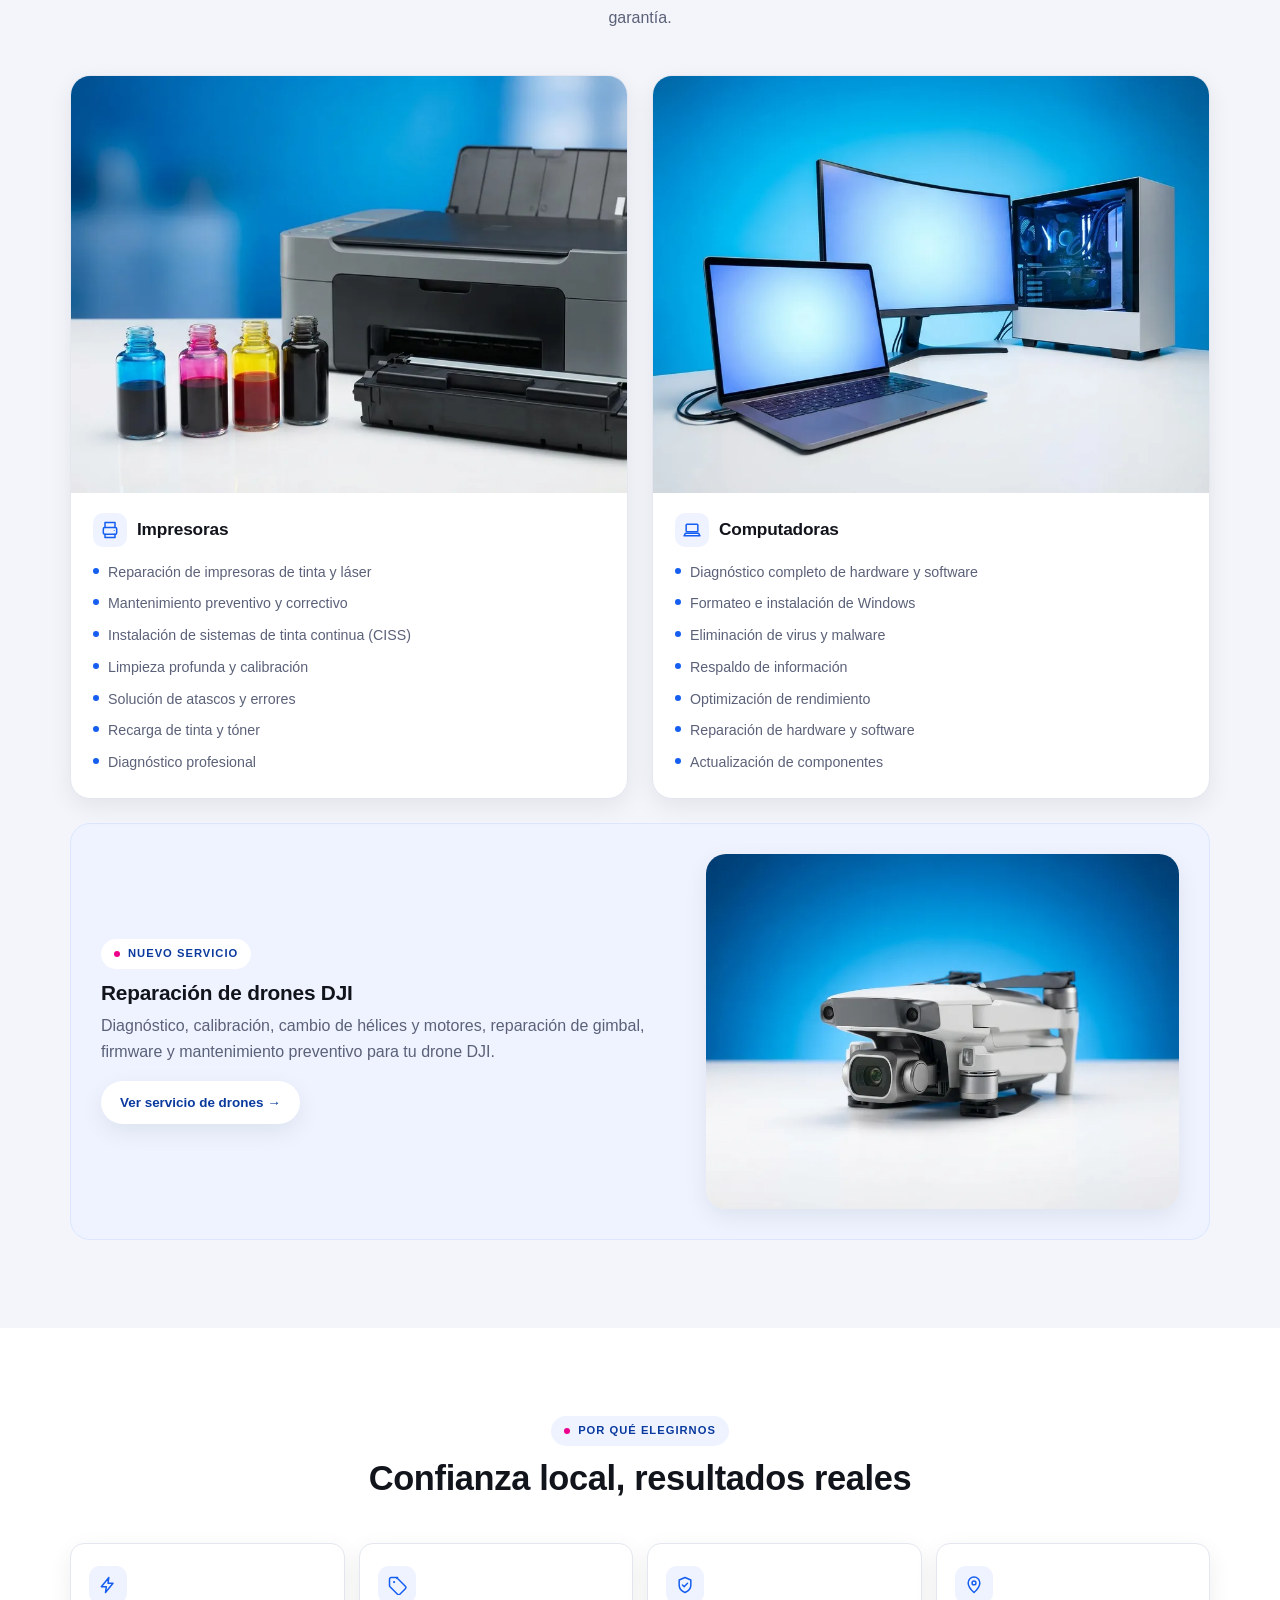
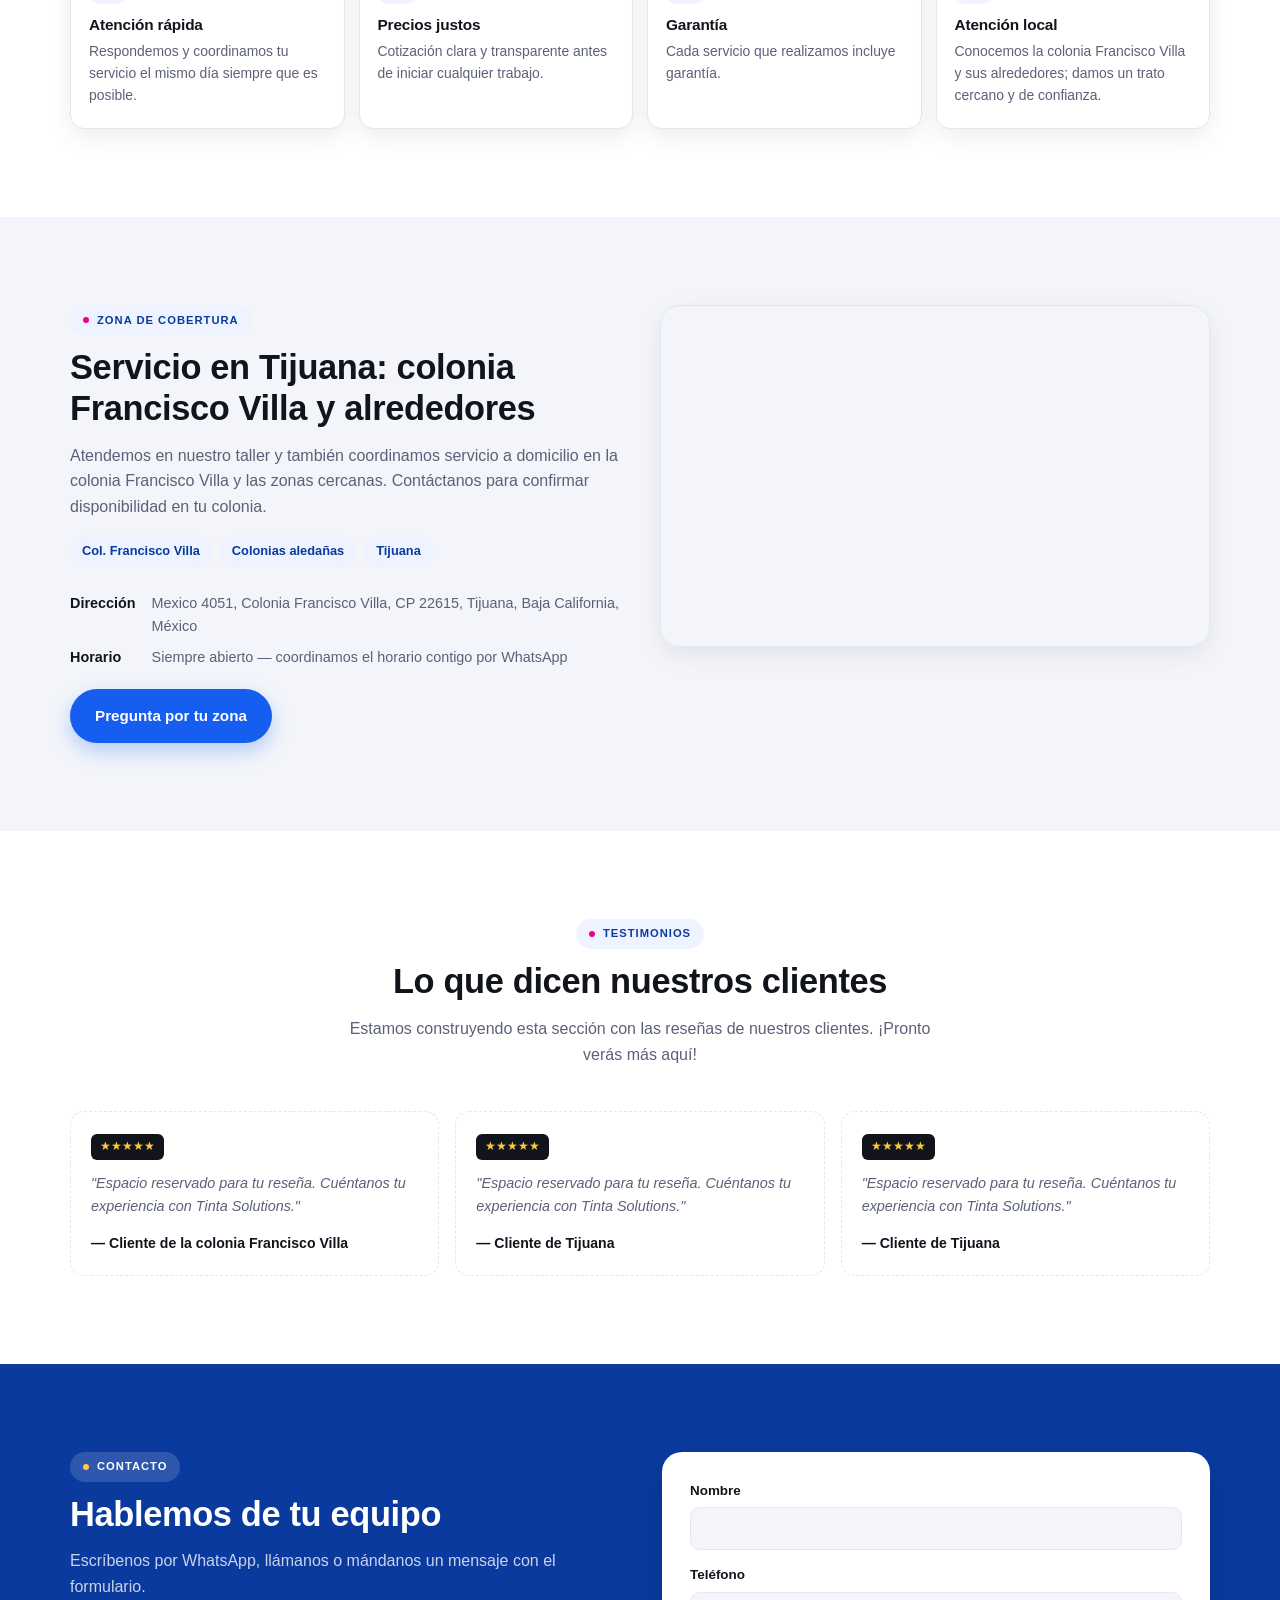
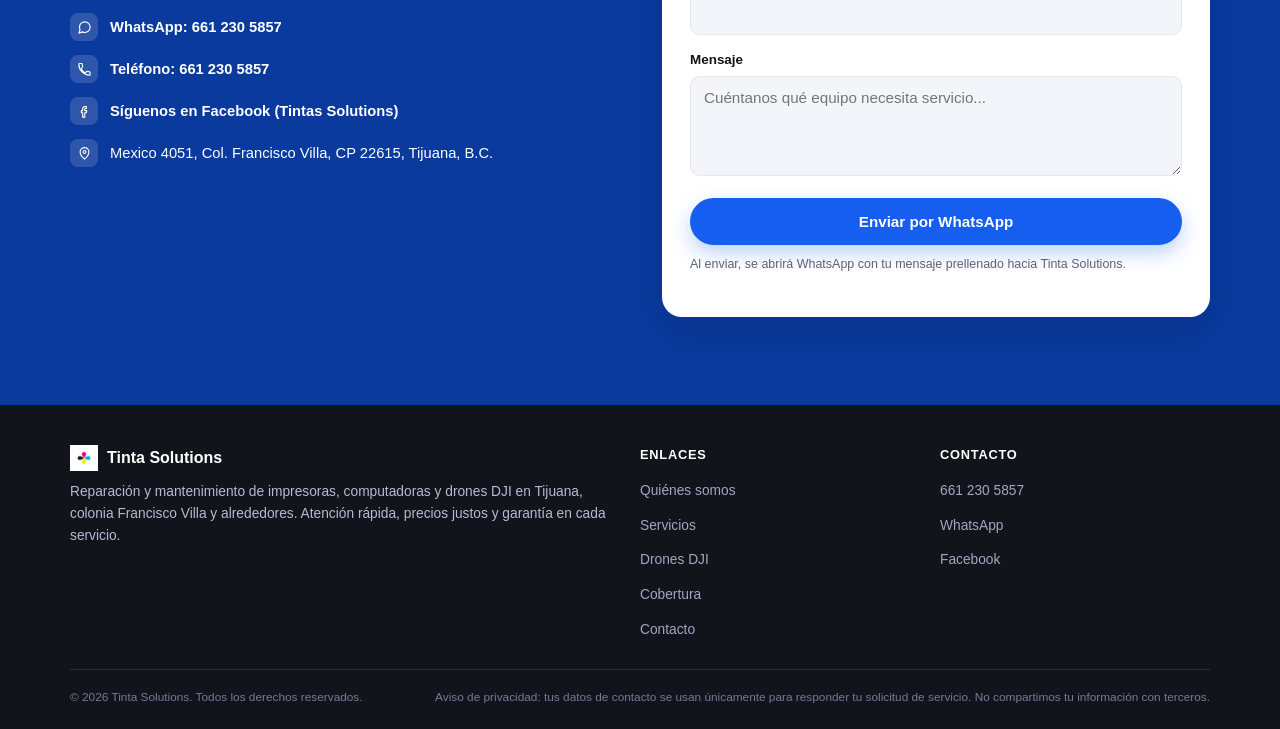
==== commit f34d9ea5: "Rediseño v4: iconos SVG en vez de emojis, fix real de overflow en grids (minmax(0,1fr) + min-width:0" ====
--- a/index.html
+++ b/index.html
@@ -72,12 +72,28 @@
 </script>
 </head>
 <body>
+<svg style="display:none" aria-hidden="true">
+<symbol id="i-phone" viewBox="0 0 24 24"><path d="M6.6 10.8c1.4 2.8 3.8 5.2 6.6 6.6l2.2-2.2c.3-.3.7-.4 1-.2 1.1.4 2.3.6 3.6.6.6 0 1 .4 1 1V20c0 .6-.4 1-1 1C10.9 21 3 13.1 3 3.4c0-.6.4-1 1-1h3.4c.6 0 1 .4 1 1 0 1.3.2 2.5.6 3.6.1.4 0 .8-.2 1L6.6 10.8Z"/></symbol>
+<symbol id="i-chat" viewBox="0 0 24 24"><path d="M21 11.5a8.4 8.4 0 0 1-8.4 8.4c-1.3 0-2.6-.3-3.8-.9L3 21l1.9-5.7a8.4 8.4 0 0 1-.9-3.8A8.4 8.4 0 0 1 12.5 3a8.5 8.5 0 0 1 8.5 8.5Z"/></symbol>
+<symbol id="i-shield" viewBox="0 0 24 24"><path d="M12 3l7 3v6c0 4.5-3 7.5-7 9-4-1.5-7-4.5-7-9V6l7-3Z"/><path d="M9 12l2 2 4-4"/></symbol>
+<symbol id="i-pin" viewBox="0 0 24 24"><path d="M12 21s7-6.3 7-11.5A7 7 0 0 0 5 9.5C5 14.7 12 21 12 21Z"/><circle cx="12" cy="9.5" r="2.3"/></symbol>
+<symbol id="i-printer" viewBox="0 0 24 24"><path d="M6 9V3h12v6"/><rect x="4" y="9" width="16" height="8" rx="1.5"/><path d="M6 17v4h12v-4"/><circle cx="17" cy="12.5" r="0.6" fill="currentColor" stroke="none"/></symbol>
+<symbol id="i-laptop" viewBox="0 0 24 24"><rect x="5" y="5" width="14" height="9" rx="1"/><path d="M2.5 19h19l-1.5-3H4l-1.5 3Z"/></symbol>
+<symbol id="i-drone" viewBox="0 0 24 24"><circle cx="12" cy="12" r="2.3"/><path d="M12 9.7 6 5M12 9.7l6-4.7M12 14.3 6 19M12 14.3l6 4.7"/><circle cx="5" cy="4.3" r="1.6"/><circle cx="19" cy="4.3" r="1.6"/><circle cx="5" cy="19.7" r="1.6"/><circle cx="19" cy="19.7" r="1.6"/></symbol>
+<symbol id="i-droplet" viewBox="0 0 24 24"><path d="M12 3s6 6.5 6 10.5A6 6 0 0 1 6 13.5C6 9.5 12 3 12 3Z"/></symbol>
+<symbol id="i-bolt" viewBox="0 0 24 24"><path d="M13 3 4 14h6l-1 7 9-11h-6l1-7Z"/></symbol>
+<symbol id="i-tag" viewBox="0 0 24 24"><path d="M12.6 3H5a2 2 0 0 0-2 2v7.6c0 .5.2 1 .6 1.4l9 9a2 2 0 0 0 2.8 0l6.6-6.6a2 2 0 0 0 0-2.8l-9-9c-.4-.4-.9-.6-1.4-.6Z"/><circle cx="8.5" cy="8.5" r="1.3" fill="currentColor" stroke="none"/></symbol>
+<symbol id="i-check" viewBox="0 0 24 24"><path d="m4 12 5.5 5.5L20 7"/></symbol>
+<symbol id="i-menu" viewBox="0 0 24 24"><path d="M3 6h18M3 12h18M3 18h18"/></symbol>
+<symbol id="i-facebook" viewBox="0 0 24 24"><path d="M15 4h-2.3C10.5 4 9 5.6 9 8v2.5H7V14h2v7h3.4v-7h2.6l.5-3.5h-3.1V8.3c0-.9.5-1.3 1.4-1.3H15V4Z"/></symbol>
+</svg>
+
 <a class="skip-link" href="#main">Saltar al contenido</a>
 
 <header class="site-header">
   <div class="container nav">
     <a class="brand" href="/#top">
-      <img src="/images/logo-icon.webp" alt="Logo Tinta Solutions" width="36" height="36">
+      <img src="/images/logo-icon.webp" alt="Logo Tinta Solutions" width="32" height="32">
       <span class="brand-name">Tinta Solutions</span>
     </a>
     <nav aria-label="Navegación principal">
@@ -91,8 +107,8 @@
       </ul>
     </nav>
     <div class="nav-cta">
-      <a class="btn btn-outline on-light btn-sm" href="tel:+526612305857">📞 661 230 5857</a>
-      <button class="nav-toggle" aria-label="Abrir menú" aria-expanded="false" aria-controls="nav-links">☰</button>
+      <a class="btn btn-outline btn-sm" href="tel:+526612305857"><svg class="icn"><use href="#i-phone"/></svg><span class="label">661 230 5857</span></a>
+      <button class="nav-toggle" aria-label="Abrir menú" aria-expanded="false" aria-controls="nav-links"><svg class="icn" style="width:24px;height:24px"><use href="#i-menu"/></svg></button>
     </div>
   </div>
 </header>
@@ -107,31 +123,31 @@
         <h1>Reparación de impresoras, computadoras y <span class="highlight">drones DJI</span> en Tijuana</h1>
         <p class="lead">Atendemos la colonia Francisco Villa y sus alrededores con servicio técnico profesional, rápido y con garantía en cada trabajo.</p>
         <div class="hero-actions">
-          <a class="btn btn-primary" href="https://wa.me/526612305857?text=Hola%2C%20quiero%20cotizar%20un%20servicio" target="_blank" rel="noopener">💬 Escríbenos por WhatsApp</a>
+          <a class="btn btn-whatsapp" href="https://wa.me/526612305857?text=Hola%2C%20quiero%20cotizar%20un%20servicio" target="_blank" rel="noopener"><svg class="icn"><use href="#i-chat"/></svg>Escríbenos por WhatsApp</a>
           <a class="btn btn-outline" href="#servicios">Ver servicios</a>
         </div>
-        <div class="hero-trust">
-          <span>🛡️ Garantía incluida</span>
-          <span>⚡ Atención rápida</span>
-          <span>📍 Francisco Villa y alrededores</span>
-        </div>
+        <ul class="hero-trust">
+          <li><span><svg class="icn"><use href="#i-shield"/></svg>Garantía incluida</span></li>
+          <li><span><svg class="icn"><use href="#i-bolt"/></svg>Atención rápida</span></li>
+          <li><span><svg class="icn"><use href="#i-pin"/></svg>Francisco Villa y alrededores</span></li>
+        </ul>
       </div>
       <div class="hero-media">
         <div class="frame r-16-9">
           <img src="/images/hero-devices.webp" alt="Impresora, laptop y tinta de colores — servicio técnico Tinta Solutions en Tijuana" width="1600" height="900" loading="eager">
         </div>
-        <div class="hero-badge"><span class="dot"></span> Disponibles ahora · Coordinamos horario contigo</div>
+        <div class="hero-badge"><span class="dot"></span><span class="txt">Disponibles ahora · coordinamos horario contigo</span></div>
       </div>
     </div>
   </section>
 
   <div class="trustbar">
     <div class="container">
-      <span>🖨️ Impresoras</span>
-      <span>💻 Computadoras</span>
-      <span>🚁 Drones DJI</span>
-      <span>🎨 Recarga de tinta</span>
-      <span>🛡️ Garantía en cada trabajo</span>
+      <span><svg class="icn"><use href="#i-printer"/></svg>Impresoras</span>
+      <span><svg class="icn"><use href="#i-laptop"/></svg>Computadoras</span>
+      <span><svg class="icn"><use href="#i-drone"/></svg>Drones DJI</span>
+      <span><svg class="icn"><use href="#i-droplet"/></svg>Recarga de tinta</span>
+      <span><svg class="icn"><use href="#i-shield"/></svg>Garantía en cada trabajo</span>
     </div>
   </div>
 
@@ -146,9 +162,9 @@
         <h2>Un negocio local que conoce tu colonia</h2>
         <p class="muted">Tinta Solutions (Tintas Solutions) son soluciones tecnológicas en Tijuana, con base en la colonia Francisco Villa. Nos especializamos en la reparación, mantenimiento y optimización de equipos de impresión, cómputo y drones DJI, ofreciendo un servicio profesional, rápido y confiable para hogares, oficinas y negocios.</p>
         <ul class="about-points">
-          <li><span class="chip">✓</span> Trato directo y honesto, sin letras chiquitas</li>
-          <li><span class="chip">✓</span> Diagnóstico claro antes de cualquier cargo</li>
-          <li><span class="chip">✓</span> Servicio en la colonia Francisco Villa y sus alrededores</li>
+          <li><span class="chip"><svg class="icn"><use href="#i-check"/></svg></span> Trato directo y honesto, sin letras chiquitas</li>
+          <li><span class="chip"><svg class="icn"><use href="#i-check"/></svg></span> Diagnóstico claro antes de cualquier cargo</li>
+          <li><span class="chip"><svg class="icn"><use href="#i-check"/></svg></span> Servicio en la colonia Francisco Villa y sus alrededores</li>
         </ul>
       </div>
     </div>
@@ -166,7 +182,7 @@
         <div class="service-card">
           <div class="frame r-4-3"><img src="/images/service-printer2.webp" alt="Impresora y botellas de tinta de colores en servicio técnico Tijuana" width="900" height="675" loading="lazy"></div>
           <div class="service-card-body">
-            <h3><span class="ico">🖨️</span> Impresoras</h3>
+            <h3><span class="ico"><svg class="icn"><use href="#i-printer"/></svg></span> Impresoras</h3>
             <ul class="service-list">
               <li>Reparación de impresoras de tinta y láser</li>
               <li>Mantenimiento preventivo y correctivo</li>
@@ -181,7 +197,7 @@
         <div class="service-card">
           <div class="frame r-4-3"><img src="/images/service-computer2.webp" alt="Laptop y PC de escritorio en servicio técnico Tijuana" width="900" height="675" loading="lazy"></div>
           <div class="service-card-body">
-            <h3><span class="ico">💻</span> Computadoras</h3>
+            <h3><span class="ico"><svg class="icn"><use href="#i-laptop"/></svg></span> Computadoras</h3>
             <ul class="service-list">
               <li>Diagnóstico completo de hardware y software</li>
               <li>Formateo e instalación de Windows</li>
@@ -215,10 +231,10 @@
         <h2>Confianza local, resultados reales</h2>
       </div>
       <div class="why-grid">
-        <div class="why-card"><span class="icon">⚡</span><h3>Atención rápida</h3><p>Respondemos y coordinamos tu servicio el mismo día siempre que es posible.</p></div>
-        <div class="why-card"><span class="icon">💰</span><h3>Precios justos</h3><p>Cotización clara y transparente antes de iniciar cualquier trabajo.</p></div>
-        <div class="why-card"><span class="icon">🛡️</span><h3>Garantía</h3><p>Cada servicio que realizamos incluye garantía.</p></div>
-        <div class="why-card"><span class="icon">📍</span><h3>Atención local</h3><p>Conocemos la colonia Francisco Villa y sus alrededores; damos un trato cercano y de confianza.</p></div>
+        <div class="why-card"><span class="icon"><svg class="icn"><use href="#i-bolt"/></svg></span><h3>Atención rápida</h3><p>Respondemos y coordinamos tu servicio el mismo día siempre que es posible.</p></div>
+        <div class="why-card"><span class="icon"><svg class="icn"><use href="#i-tag"/></svg></span><h3>Precios justos</h3><p>Cotización clara y transparente antes de iniciar cualquier trabajo.</p></div>
+        <div class="why-card"><span class="icon"><svg class="icn"><use href="#i-shield"/></svg></span><h3>Garantía</h3><p>Cada servicio que realizamos incluye garantía.</p></div>
+        <div class="why-card"><span class="icon"><svg class="icn"><use href="#i-pin"/></svg></span><h3>Atención local</h3><p>Conocemos la colonia Francisco Villa y sus alrededores; damos un trato cercano y de confianza.</p></div>
       </div>
     </div>
   </section>
@@ -285,10 +301,10 @@
         <h2>Hablemos de tu equipo</h2>
         <p class="muted">Escríbenos por WhatsApp, llámanos o mándanos un mensaje con el formulario.</p>
         <ul class="contact-list">
-          <li><span class="chip">💬</span> <a href="https://wa.me/526612305857" target="_blank" rel="noopener">WhatsApp: 661 230 5857</a></li>
-          <li><span class="chip">📞</span> <a href="tel:+526612305857">Teléfono: 661 230 5857</a></li>
-          <li><span class="chip">📘</span> <a href="https://www.facebook.com/profile.php?id=61590290923533" target="_blank" rel="noopener">Síguenos en Facebook (Tintas Solutions)</a></li>
-          <li><span class="chip">📍</span> <span>Mexico 4051, Col. Francisco Villa, CP 22615, Tijuana, B.C.</span></li>
+          <li><span class="chip"><svg class="icn"><use href="#i-chat"/></svg></span> <a href="https://wa.me/526612305857" target="_blank" rel="noopener">WhatsApp: 661 230 5857</a></li>
+          <li><span class="chip"><svg class="icn"><use href="#i-phone"/></svg></span> <a href="tel:+526612305857">Teléfono: 661 230 5857</a></li>
+          <li><span class="chip"><svg class="icn"><use href="#i-facebook"/></svg></span> <a href="https://www.facebook.com/profile.php?id=61590290923533" target="_blank" rel="noopener">Síguenos en Facebook (Tintas Solutions)</a></li>
+          <li><span class="chip"><svg class="icn"><use href="#i-pin"/></svg></span> <span class="txt">Mexico 4051, Col. Francisco Villa, CP 22615, Tijuana, B.C.</span></li>
         </ul>
       </div>
       <div class="form-card">
@@ -320,7 +336,7 @@
     <div class="footer-grid">
       <div>
         <div class="footer-brand">
-          <img src="/images/logo-icon.webp" alt="Tinta Solutions" width="32" height="32">
+          <img src="/images/logo-icon.webp" alt="Tinta Solutions" width="28" height="28">
           <span>Tinta Solutions</span>
         </div>
         <p>Reparación y mantenimiento de impresoras, computadoras y drones DJI en Tijuana, colonia Francisco Villa y alrededores. Atención rápida, precios justos y garantía en cada servicio.</p>
@@ -351,7 +367,7 @@
   </div>
 </footer>
 
-<a class="whatsapp-float" href="https://wa.me/526612305857?text=Hola%2C%20quiero%20información%20sobre%20un%20servicio" target="_blank" rel="noopener" aria-label="Escríbenos por WhatsApp">💬</a>
+<a class="whatsapp-float" href="https://wa.me/526612305857?text=Hola%2C%20quiero%20información%20sobre%20un%20servicio" target="_blank" rel="noopener" aria-label="Escríbenos por WhatsApp"><svg class="icn"><use href="#i-chat"/></svg></a>
 
 <script src="/js/main.js"></script>
 </body>
--- a/css/style.css
+++ b/css/style.css
@@ -1,7 +1,9 @@
 /* ===================================================================
-   Tinta Solutions — sistema visual v3
-   Limpio, moderno, mobile-first. Azul como color dominante (marca),
-   CMYK solo como acentos puntuales (nunca como fondo o gradiente grande).
+   Tinta Solutions — sistema visual v4
+   Limpio, moderno, mobile-first. Iconos SVG (sin emojis).
+   Fix clave: todas las columnas de grid usan minmax(0,1fr) + min-width:0
+   en los hijos, para que SIEMPRE puedan encoger en pantallas angostas
+   (evita overflow horizontal / recortes en celular).
 =================================================================== */
 :root{
   --blue:#155EEF;
@@ -28,7 +30,7 @@
 }
 
 *,*::before,*::after{box-sizing:border-box}
-html{scroll-behavior:smooth}
+html{scroll-behavior:smooth;-webkit-text-size-adjust:100%}
 body{
   margin:0;
   font-family:var(--font);
@@ -38,19 +40,24 @@
   -webkit-font-smoothing:antialiased;
   overflow-x:hidden;
   font-size:16px;
-}
-img{max-width:100%;display:block}
+  min-width:0;
+}
+img,svg{max-width:100%;display:block}
 a{color:inherit;text-decoration:none}
 ul{margin:0;padding:0}
 button{font-family:var(--font)}
-.container{max-width:var(--maxw);margin:0 auto;padding:0 20px}
+.container{max-width:var(--maxw);margin:0 auto;padding:0 20px;min-width:0}
 section{padding:52px 0}
 @media (min-width:640px){section{padding:68px 0}}
 @media (min-width:960px){section{padding:88px 0}}
 
+/* Iconos SVG (sprite en <symbol>, usados con <use>) */
+.icn{width:20px;height:20px;stroke:currentColor;fill:none;stroke-width:1.8;stroke-linecap:round;stroke-linejoin:round;flex:0 0 auto;display:block}
+.icn-fill{fill:currentColor;stroke:none}
+
 /* Contenedores de imagen: SIEMPRE con relación de aspecto fija + cover,
    así ninguna imagen se ve estirada o aplastada sin importar su tamaño real */
-.frame{position:relative;overflow:hidden;border-radius:var(--radius-lg);background:var(--gray-100)}
+.frame{position:relative;overflow:hidden;border-radius:var(--radius-lg);background:var(--gray-100);min-width:0}
 .frame img{width:100%;height:100%;object-fit:cover;object-position:center}
 .frame.r-16-9{aspect-ratio:16/9}
 .frame.r-4-3{aspect-ratio:4/3}
@@ -66,7 +73,7 @@
   color:var(--blue-700);background:var(--blue-50);
   padding:6px 13px;border-radius:999px;margin-bottom:12px;
 }
-.eyebrow::before{content:"";width:6px;height:6px;border-radius:50%;background:var(--magenta)}
+.eyebrow::before{content:"";width:6px;height:6px;border-radius:50%;background:var(--magenta);flex:0 0 auto}
 .section-head{max-width:620px;margin:0 auto 36px;text-align:center}
 @media (min-width:640px){.section-head{margin-bottom:44px}}
 
@@ -75,7 +82,7 @@
   display:inline-flex;align-items:center;justify-content:center;gap:8px;
   padding:14px 24px;border-radius:999px;font-weight:800;font-size:.95rem;
   border:1.5px solid transparent;cursor:pointer;transition:transform .12s ease, box-shadow .12s ease, background .12s ease;
-  white-space:nowrap;
+  max-width:100%;
 }
 .btn:active{transform:scale(.97)}
 .btn-primary{background:var(--blue);color:#fff;box-shadow:0 8px 20px rgba(21,94,239,.28)}
@@ -88,22 +95,24 @@
 .btn-whatsapp{background:#25D366;color:#fff;box-shadow:0 8px 20px rgba(37,211,102,.28)}
 .btn-block{width:100%}
 .btn-sm{padding:10px 18px;font-size:.84rem}
+.btn .icn{width:18px;height:18px}
 @media (max-width:480px){
-  .hero-actions .btn, .drone-hero .hero-actions .btn{width:100%}
+  .hero-actions .btn{width:100%}
 }
 
 /* Header */
 .site-header{position:sticky;top:0;z-index:50;background:rgba(255,255,255,.94);backdrop-filter:saturate(180%) blur(10px);border-bottom:1px solid var(--gray-200)}
-.nav{display:flex;align-items:center;justify-content:space-between;padding:12px 0;gap:12px}
-.brand{display:flex;align-items:center;gap:9px;min-width:0}
+.nav{display:flex;align-items:center;justify-content:space-between;padding:12px 0;gap:10px;min-width:0}
+.brand{display:flex;align-items:center;gap:9px;min-width:0;flex-shrink:1}
 .brand img{height:32px;width:auto;flex:0 0 auto}
-.brand-name{font-weight:800;font-size:1rem;color:var(--ink);white-space:nowrap}
+.brand-name{font-weight:800;font-size:1rem;color:var(--ink);white-space:nowrap;overflow:hidden;text-overflow:ellipsis}
 .nav-links{display:flex;gap:4px;list-style:none;align-items:center}
 .nav-links a{padding:9px 13px;border-radius:999px;font-weight:700;font-size:.9rem;color:var(--gray-600)}
 .nav-links a:hover{background:var(--blue-50);color:var(--blue-700)}
 .nav-links a.active{background:var(--blue-50);color:var(--blue-700)}
 .nav-cta{display:flex;align-items:center;gap:8px;flex:0 0 auto}
-.nav-toggle{display:none;background:none;border:none;font-size:1.5rem;cursor:pointer;color:var(--ink);padding:4px 6px;line-height:1}
+.nav-cta .btn span.label{display:inline}
+.nav-toggle{display:none;align-items:center;justify-content:center;background:none;border:none;cursor:pointer;color:var(--ink);padding:6px;line-height:1}
 
 @media (max-width:960px){
   .nav-links{
@@ -114,128 +123,142 @@
   }
   .nav-links.open{transform:translateY(0)}
   .nav-links a{padding:15px 16px;font-size:1rem;border-radius:var(--radius-sm)}
-  .nav-toggle{display:block}
-  .nav-cta .btn-outline{display:none}
+  .nav-toggle{display:flex}
+  .nav-cta .btn-outline span.label{display:none}
+  .nav-cta .btn-outline{padding:10px}
   .brand-name{display:none}
 }
-@media (max-width:360px){.nav-cta .btn-sm{padding:9px 12px;font-size:.8rem}}
+@media (max-width:340px){.nav-cta{gap:6px}}
 
 /* Hero — claro y limpio, sin fondos oscuros ni gradientes pesados */
-.hero{padding:36px 0 44px;background:var(--white)}
-@media (min-width:640px){.hero{padding:56px 0 60px}}
+.hero{padding:32px 0 40px;background:var(--white)}
+@media (min-width:640px){.hero{padding:52px 0 56px}}
 @media (min-width:960px){.hero{padding:76px 0 84px}}
-.hero-grid{display:grid;grid-template-columns:1fr;gap:36px;align-items:center}
-@media (min-width:960px){.hero-grid{grid-template-columns:1.05fr .95fr;gap:48px}}
-.hero h1{font-size:clamp(1.85rem,6vw,2.9rem);margin-bottom:16px;color:var(--ink)}
+.hero-grid{display:grid;grid-template-columns:minmax(0,1fr);gap:32px;align-items:center}
+@media (min-width:960px){.hero-grid{grid-template-columns:minmax(0,1.05fr) minmax(0,.95fr);gap:48px}}
+.hero-copy{min-width:0}
+.hero h1{font-size:clamp(1.7rem,6vw,2.9rem);margin-bottom:16px;color:var(--ink);word-break:break-word}
 .hero .highlight{color:var(--blue)}
-.hero p.lead{font-size:1.05rem;color:var(--gray-600);margin-bottom:26px;max-width:520px}
+.hero p.lead{font-size:1.02rem;color:var(--gray-600);margin-bottom:24px;max-width:520px}
 @media (min-width:640px){.hero p.lead{font-size:1.12rem}}
-.hero-actions{display:flex;flex-wrap:wrap;gap:12px;margin-bottom:26px}
-.hero-trust{display:flex;flex-wrap:wrap;gap:10px 18px;font-size:.84rem;color:var(--gray-600)}
-.hero-trust span{display:inline-flex;align-items:center;gap:7px;font-weight:700}
-.hero-media{position:relative}
+.hero-actions{display:flex;flex-wrap:wrap;gap:12px;margin-bottom:24px}
+.hero-trust{display:flex;flex-wrap:wrap;gap:10px 18px;font-size:.82rem;color:var(--gray-600);list-style:none}
+.hero-trust span{display:inline-flex;align-items:center;gap:6px;font-weight:700}
+.hero-trust .icn{width:16px;height:16px;color:var(--blue)}
+.hero-media{position:relative;min-width:0}
 .hero-media .frame{box-shadow:var(--shadow-strong);border:1px solid var(--gray-200)}
 .hero-badge{
-  position:relative;margin-top:-28px;margin-left:16px;background:#fff;color:var(--ink);
-  border-radius:14px;box-shadow:var(--shadow-strong);padding:12px 16px;
-  font-size:.82rem;font-weight:800;display:inline-flex;align-items:center;gap:9px;
+  max-width:calc(100% - 16px);
+  margin-top:-24px;margin-left:16px;background:#fff;color:var(--ink);
+  border-radius:14px;box-shadow:var(--shadow-strong);padding:11px 15px;
+  font-size:.8rem;font-weight:800;display:flex;align-items:center;gap:9px;
   border:1px solid var(--gray-200);
 }
+.hero-badge span.txt{min-width:0}
 .dot{width:9px;height:9px;border-radius:50%;background:#25D366;display:inline-block;animation:blink 2s infinite;flex:0 0 auto}
 @keyframes blink{0%,100%{opacity:1}50%{opacity:.35}}
 
 /* Franja de servicios (chips simples, sin fondo oscuro) */
 .trustbar{border-top:1px solid var(--gray-200);border-bottom:1px solid var(--gray-200);background:var(--gray-100)}
-.trustbar .container{display:flex;flex-wrap:wrap;gap:10px 26px;justify-content:center;padding:16px 20px;font-size:.82rem;font-weight:700;color:var(--gray-600)}
+.trustbar .container{display:flex;flex-wrap:wrap;gap:10px 24px;justify-content:center;padding:14px 20px;font-size:.8rem;font-weight:700;color:var(--gray-600)}
+.trustbar span{display:inline-flex;align-items:center;gap:7px}
+.trustbar .icn{width:16px;height:16px;color:var(--blue)}
 
 /* Quiénes somos */
 .bg-soft{background:var(--gray-100)}
-.about-grid{display:grid;grid-template-columns:1fr;gap:32px;align-items:center}
-@media (min-width:900px){.about-grid{grid-template-columns:1fr 1fr;gap:48px}}
+.about-grid{display:grid;grid-template-columns:minmax(0,1fr);gap:30px;align-items:center}
+@media (min-width:900px){.about-grid{grid-template-columns:minmax(0,1fr) minmax(0,1fr);gap:48px}}
+.about-media{min-width:0}
 .about-media .frame{box-shadow:var(--shadow-soft)}
+.about-copy{min-width:0}
 .about-points{list-style:none;margin:20px 0 0;display:grid;gap:12px}
 .about-points li{display:flex;gap:12px;align-items:flex-start;font-weight:600;font-size:.95rem}
 .chip{
-  flex:0 0 auto;width:26px;height:26px;border-radius:8px;
+  flex:0 0 auto;width:28px;height:28px;border-radius:8px;
   display:flex;align-items:center;justify-content:center;
-  background:var(--blue-50);color:var(--blue);font-size:.78rem;font-weight:900;
-}
+  background:var(--blue-50);color:var(--blue);
+}
+.chip .icn{width:15px;height:15px}
 
 /* Servicios */
-.services-grid{display:grid;grid-template-columns:1fr;gap:24px}
-@media (min-width:760px){.services-grid{grid-template-columns:1fr 1fr;gap:26px}}
+.services-grid{display:grid;grid-template-columns:minmax(0,1fr);gap:22px}
+@media (min-width:760px){.services-grid{grid-template-columns:minmax(0,1fr) minmax(0,1fr);gap:24px}}
 .service-card{
   background:var(--white);border:1px solid var(--gray-200);border-radius:var(--radius-lg);
-  box-shadow:var(--shadow-soft);overflow:hidden;display:flex;flex-direction:column;
+  box-shadow:var(--shadow-soft);overflow:hidden;display:flex;flex-direction:column;min-width:0;
 }
 .service-card .frame{border-radius:0}
-.service-card-body{padding:22px 24px 26px}
+.service-card-body{padding:20px 22px 24px;min-width:0}
 .service-card h3{display:flex;align-items:center;gap:10px;margin-bottom:14px}
 .service-card h3 .ico{
   width:34px;height:34px;border-radius:10px;display:flex;align-items:center;justify-content:center;
-  background:var(--blue-50);color:var(--blue);font-size:1rem;flex:0 0 auto;
+  background:var(--blue-50);color:var(--blue);flex:0 0 auto;
 }
 .service-list{list-style:none;display:grid;gap:9px}
-.service-list li{display:flex;gap:9px;align-items:flex-start;font-size:.9rem;color:var(--gray-600)}
+.service-list li{display:flex;gap:9px;align-items:flex-start;font-size:.89rem;color:var(--gray-600)}
 .service-list li::before{content:"";width:6px;height:6px;border-radius:50%;background:var(--blue);margin-top:7px;flex:0 0 auto}
 
 /* Banner drones */
 .drone-banner{
-  display:grid;grid-template-columns:1fr;gap:22px;align-items:center;
-  border-radius:var(--radius-lg);padding:26px;margin-top:26px;
+  display:grid;grid-template-columns:minmax(0,1fr);gap:20px;align-items:center;
+  border-radius:var(--radius-lg);padding:22px;margin-top:24px;
   background:var(--blue-50);border:1px solid var(--blue-100);
 }
-@media (min-width:760px){.drone-banner{grid-template-columns:1.1fr .9fr;padding:32px;gap:28px}}
+@media (min-width:760px){.drone-banner{grid-template-columns:minmax(0,1.1fr) minmax(0,.9fr);padding:30px;gap:26px}}
+.drone-banner-copy{min-width:0}
 .drone-banner .frame{box-shadow:var(--shadow-soft)}
 .drone-banner .eyebrow{background:#fff}
-.drone-banner h3{font-size:1.35rem;margin-bottom:8px;color:var(--ink)}
-.drone-banner p{color:var(--gray-600);margin-bottom:18px}
+.drone-banner h3{font-size:1.3rem;margin-bottom:8px;color:var(--ink)}
+.drone-banner p{color:var(--gray-600);margin-bottom:16px}
 
 /* Por qué elegirnos */
-.why-grid{display:grid;grid-template-columns:1fr;gap:16px}
-@media (min-width:560px){.why-grid{grid-template-columns:1fr 1fr}}
-@media (min-width:960px){.why-grid{grid-template-columns:repeat(4,1fr)}}
-.why-card{background:var(--white);border:1px solid var(--gray-200);border-radius:var(--radius-md);padding:24px 20px;box-shadow:var(--shadow-soft)}
+.why-grid{display:grid;grid-template-columns:minmax(0,1fr);gap:14px}
+@media (min-width:560px){.why-grid{grid-template-columns:repeat(2,minmax(0,1fr))}}
+@media (min-width:960px){.why-grid{grid-template-columns:repeat(4,minmax(0,1fr))}}
+.why-card{background:var(--white);border:1px solid var(--gray-200);border-radius:var(--radius-md);padding:22px 18px;box-shadow:var(--shadow-soft);min-width:0}
 .why-card .icon{
-  width:40px;height:40px;border-radius:11px;margin-bottom:12px;
-  display:flex;align-items:center;justify-content:center;font-size:1.2rem;
+  width:38px;height:38px;border-radius:11px;margin-bottom:12px;
+  display:flex;align-items:center;justify-content:center;
   background:var(--blue-50);color:var(--blue);
 }
-.why-card h3{font-size:.98rem;margin-bottom:6px}
-.why-card p{color:var(--gray-600);font-size:.88rem;margin:0}
+.why-card h3{font-size:.96rem;margin-bottom:6px}
+.why-card p{color:var(--gray-600);font-size:.87rem;margin:0}
 
 /* Cobertura */
-.coverage-grid{display:grid;grid-template-columns:1fr;gap:30px}
-@media (min-width:900px){.coverage-grid{grid-template-columns:1fr 1fr;gap:40px;align-items:start}}
-.map-wrap{border-radius:var(--radius-lg);overflow:hidden;box-shadow:var(--shadow-soft);border:1px solid var(--gray-200)}
-.map-wrap iframe{width:100%;height:300px;border:0;display:block}
+.coverage-grid{display:grid;grid-template-columns:minmax(0,1fr);gap:28px}
+@media (min-width:900px){.coverage-grid{grid-template-columns:minmax(0,1fr) minmax(0,1fr);gap:40px;align-items:start}}
+.coverage-info{min-width:0}
+.map-wrap{border-radius:var(--radius-lg);overflow:hidden;box-shadow:var(--shadow-soft);border:1px solid var(--gray-200);min-width:0}
+.map-wrap iframe{width:100%;height:280px;border:0;display:block}
 @media (min-width:640px){.map-wrap iframe{height:340px}}
-.coverage-info dl{display:grid;grid-template-columns:auto 1fr;gap:8px 16px;margin:20px 0}
-.coverage-info dt{font-weight:800;font-size:.92rem}
-.coverage-info dd{margin:0;color:var(--gray-600);font-size:.92rem}
+.coverage-info dl{display:grid;grid-template-columns:minmax(0,auto) minmax(0,1fr);gap:8px 16px;margin:20px 0}
+.coverage-info dt{font-weight:800;font-size:.9rem}
+.coverage-info dd{margin:0;color:var(--gray-600);font-size:.9rem}
 .zone-tags{display:flex;flex-wrap:wrap;gap:8px;margin:16px 0 24px}
 .zone-tags span{background:var(--blue-50);color:var(--blue-700);font-weight:700;font-size:.8rem;padding:6px 12px;border-radius:999px}
 
 /* Testimonios */
-.testimonials-grid{display:grid;grid-template-columns:1fr;gap:18px}
-@media (min-width:760px){.testimonials-grid{grid-template-columns:repeat(3,1fr)}}
-.testimonial-card{background:var(--white);border:1.5px dashed var(--gray-200);border-radius:var(--radius-md);padding:22px}
-.stars{color:var(--yellow);background:var(--ink);display:inline-block;padding:3px 9px;border-radius:6px;font-size:.8rem;margin-bottom:12px}
-.testimonial-card p{color:var(--gray-600);font-style:italic;font-size:.92rem;min-height:auto}
-.testimonial-name{font-weight:800;margin-top:10px;font-size:.9rem}
+.testimonials-grid{display:grid;grid-template-columns:minmax(0,1fr);gap:16px}
+@media (min-width:760px){.testimonials-grid{grid-template-columns:repeat(3,minmax(0,1fr))}}
+.testimonial-card{background:var(--white);border:1.5px dashed var(--gray-200);border-radius:var(--radius-md);padding:20px;min-width:0}
+.stars{color:var(--yellow);background:var(--ink);display:inline-block;padding:3px 9px;border-radius:6px;font-size:.78rem;margin-bottom:12px}
+.testimonial-card p{color:var(--gray-600);font-style:italic;font-size:.9rem}
+.testimonial-name{font-weight:800;margin-top:10px;font-size:.88rem}
 
 /* Contacto — bloque de color sólido, sin gradientes ni blobs */
 .contact-section{background:var(--blue-700);color:#fff}
-.contact-grid{display:grid;grid-template-columns:1fr;gap:32px}
-@media (min-width:900px){.contact-grid{grid-template-columns:1fr 1fr;gap:44px}}
+.contact-grid{display:grid;grid-template-columns:minmax(0,1fr);gap:30px}
+@media (min-width:900px){.contact-grid{grid-template-columns:minmax(0,1fr) minmax(0,1fr);gap:44px}}
+.contact-copy{min-width:0}
 .contact-section .eyebrow{background:rgba(255,255,255,.15);color:#fff}
 .contact-section .eyebrow::before{background:var(--yellow)}
 .contact-section .muted{color:rgba(255,255,255,.78)}
 .contact-list{list-style:none;margin:0 0 22px;display:grid;gap:14px}
-.contact-list li{display:flex;gap:12px;align-items:center;font-size:.94rem}
+.contact-list li{display:flex;gap:12px;align-items:center;font-size:.92rem;min-width:0}
+.contact-list li a,.contact-list li span.txt{min-width:0;overflow-wrap:break-word}
 .contact-list .chip{background:rgba(255,255,255,.15);color:#fff}
 .contact-list a{font-weight:800}
-.form-card{background:#fff;color:var(--ink);border-radius:var(--radius-lg);padding:24px;box-shadow:var(--shadow-strong)}
+.form-card{background:#fff;color:var(--ink);border-radius:var(--radius-lg);padding:22px;box-shadow:var(--shadow-strong);min-width:0}
 @media (min-width:640px){.form-card{padding:28px}}
 .form-row{margin-bottom:14px}
 .form-row label{display:block;font-weight:800;font-size:.84rem;margin-bottom:6px}
@@ -249,57 +272,59 @@
 .form-success{display:none;background:#E7F8EE;border:1px solid #BEEBCF;color:#186A38;padding:13px;border-radius:var(--radius-sm);margin-bottom:14px;font-size:.86rem;font-weight:700}
 
 /* Footer */
-.site-footer{background:var(--ink);color:#b7bad2;padding:44px 0 24px}
-.footer-grid{display:grid;grid-template-columns:1fr;gap:28px;margin-bottom:30px}
-@media (min-width:640px){.footer-grid{grid-template-columns:2fr 1fr 1fr;gap:32px}}
+.site-footer{background:var(--ink);color:#b7bad2;padding:40px 0 22px}
+.footer-grid{display:grid;grid-template-columns:minmax(0,1fr);gap:26px;margin-bottom:28px}
+@media (min-width:640px){.footer-grid{grid-template-columns:minmax(0,2fr) minmax(0,1fr) minmax(0,1fr);gap:30px}}
 .footer-brand{display:flex;align-items:center;gap:9px;margin-bottom:10px}
-.footer-brand img{height:28px}
+.footer-brand img{height:26px}
 .footer-brand span{font-weight:800;color:#fff}
-.site-footer p{font-size:.88rem}
-.site-footer h4{color:#fff;font-size:.82rem;margin:0 0 12px;text-transform:uppercase;letter-spacing:.06em}
+.site-footer p{font-size:.86rem}
+.site-footer h4{color:#fff;font-size:.8rem;margin:0 0 12px;text-transform:uppercase;letter-spacing:.06em}
 .footer-links{list-style:none;display:grid;gap:9px}
-.footer-links a{color:#a3a6c0;font-size:.88rem}
+.footer-links a{color:#a3a6c0;font-size:.86rem}
 .footer-links a:hover{color:#fff}
-.footer-bottom{border-top:1px solid #2A2D3F;padding-top:20px;display:flex;flex-wrap:wrap;gap:10px;justify-content:space-between;font-size:.76rem;color:#767a97}
+.footer-bottom{border-top:1px solid #2A2D3F;padding-top:18px;display:flex;flex-wrap:wrap;gap:10px;justify-content:space-between;font-size:.74rem;color:#767a97}
 
 /* WhatsApp flotante */
 .whatsapp-float{
-  position:fixed;right:16px;bottom:16px;z-index:60;width:56px;height:56px;border-radius:50%;
+  position:fixed;right:16px;bottom:16px;z-index:60;width:54px;height:54px;border-radius:50%;
   background:#25D366;color:#fff;display:flex;align-items:center;justify-content:center;
-  box-shadow:0 10px 24px rgba(37,211,102,.45);font-size:1.55rem;animation:pulse 2.4s infinite;
-}
-@media (min-width:640px){.whatsapp-float{right:22px;bottom:22px;width:60px;height:60px}}
+  box-shadow:0 10px 24px rgba(37,211,102,.45);animation:pulse 2.4s infinite;
+}
+.whatsapp-float .icn{width:26px;height:26px;stroke-width:2}
+@media (min-width:640px){.whatsapp-float{right:22px;bottom:22px;width:58px;height:58px}}
 @keyframes pulse{0%{box-shadow:0 0 0 0 rgba(37,211,102,.5)}70%{box-shadow:0 0 0 16px rgba(37,211,102,0)}100%{box-shadow:0 0 0 0 rgba(37,211,102,0)}}
 
 .skip-link{position:absolute;left:-999px;top:auto;background:var(--ink);color:#fff;padding:10px 16px;border-radius:8px;z-index:100}
 .skip-link:focus{left:16px;top:16px}
 
 /* Página de drones — mismo lenguaje claro, sin fondo oscuro con blobs */
-.drone-hero{padding:32px 0 40px;background:var(--blue-50)}
-@media (min-width:640px){.drone-hero{padding:48px 0 56px}}
-@media (min-width:960px){.drone-hero{padding:64px 0 72px}}
-.breadcrumb{font-size:.82rem;color:var(--gray-600);margin-bottom:16px}
+.drone-hero{padding:28px 0 36px;background:var(--blue-50)}
+@media (min-width:640px){.drone-hero{padding:44px 0 52px}}
+@media (min-width:960px){.drone-hero{padding:60px 0 68px}}
+.breadcrumb{font-size:.8rem;color:var(--gray-600);margin-bottom:14px}
 .breadcrumb a{color:var(--blue-700);font-weight:700}
-.drone-services-grid{display:grid;grid-template-columns:1fr;gap:16px}
-@media (min-width:640px){.drone-services-grid{grid-template-columns:1fr 1fr}}
-@media (min-width:960px){.drone-services-grid{grid-template-columns:repeat(3,1fr)}}
-.drone-service-card{background:#fff;border:1px solid var(--gray-200);border-radius:var(--radius-md);padding:22px;box-shadow:var(--shadow-soft)}
+.drone-services-grid{display:grid;grid-template-columns:minmax(0,1fr);gap:14px}
+@media (min-width:640px){.drone-services-grid{grid-template-columns:repeat(2,minmax(0,1fr))}}
+@media (min-width:960px){.drone-services-grid{grid-template-columns:repeat(3,minmax(0,1fr))}}
+.drone-service-card{background:#fff;border:1px solid var(--gray-200);border-radius:var(--radius-md);padding:20px;box-shadow:var(--shadow-soft);min-width:0}
 .drone-service-card .icon{
-  width:38px;height:38px;border-radius:11px;margin-bottom:12px;display:flex;align-items:center;justify-content:center;
-  background:var(--blue-50);color:var(--blue);font-size:1.1rem;
-}
-.drone-service-card h3{font-size:.96rem;margin-bottom:6px}
-.drone-service-card p{color:var(--gray-600);font-size:.87rem;margin:0}
-.process-steps{display:grid;grid-template-columns:1fr;gap:16px;counter-reset:step}
-@media (min-width:560px){.process-steps{grid-template-columns:1fr 1fr}}
-@media (min-width:900px){.process-steps{grid-template-columns:repeat(4,1fr)}}
-.process-step{position:relative;padding:22px 18px 18px;background:var(--white);border:1px solid var(--gray-200);border-radius:var(--radius-md);box-shadow:var(--shadow-soft)}
+  width:36px;height:36px;border-radius:11px;margin-bottom:12px;display:flex;align-items:center;justify-content:center;
+  background:var(--blue-50);color:var(--blue);
+}
+.drone-service-card h3{font-size:.94rem;margin-bottom:6px}
+.drone-service-card p{color:var(--gray-600);font-size:.86rem;margin:0}
+.process-steps{display:grid;grid-template-columns:minmax(0,1fr);gap:14px;counter-reset:step}
+@media (min-width:560px){.process-steps{grid-template-columns:repeat(2,minmax(0,1fr))}}
+@media (min-width:900px){.process-steps{grid-template-columns:repeat(4,minmax(0,1fr))}}
+.process-step{position:relative;padding:20px 16px 16px;background:var(--white);border:1px solid var(--gray-200);border-radius:var(--radius-md);box-shadow:var(--shadow-soft);min-width:0}
 .process-step::before{
   counter-increment:step;content:counter(step);
-  width:30px;height:30px;border-radius:50%;background:var(--blue);
-  color:#fff;font-weight:800;display:flex;align-items:center;justify-content:center;margin-bottom:12px;font-size:.88rem;
+  width:28px;height:28px;border-radius:50%;background:var(--blue);
+  color:#fff;font-weight:800;display:flex;align-items:center;justify-content:center;margin-bottom:12px;font-size:.86rem;
 }
 .brand-note{
   display:flex;gap:12px;align-items:flex-start;background:var(--blue-50);border:1px solid var(--blue-100);border-radius:var(--radius-md);
-  padding:16px 18px;font-size:.86rem;color:var(--blue-700);margin-top:26px;
-}
+  padding:16px 18px;font-size:.85rem;color:var(--blue-700);margin-top:26px;min-width:0;
+}
+.brand-note .icn{color:var(--blue);margin-top:2px}
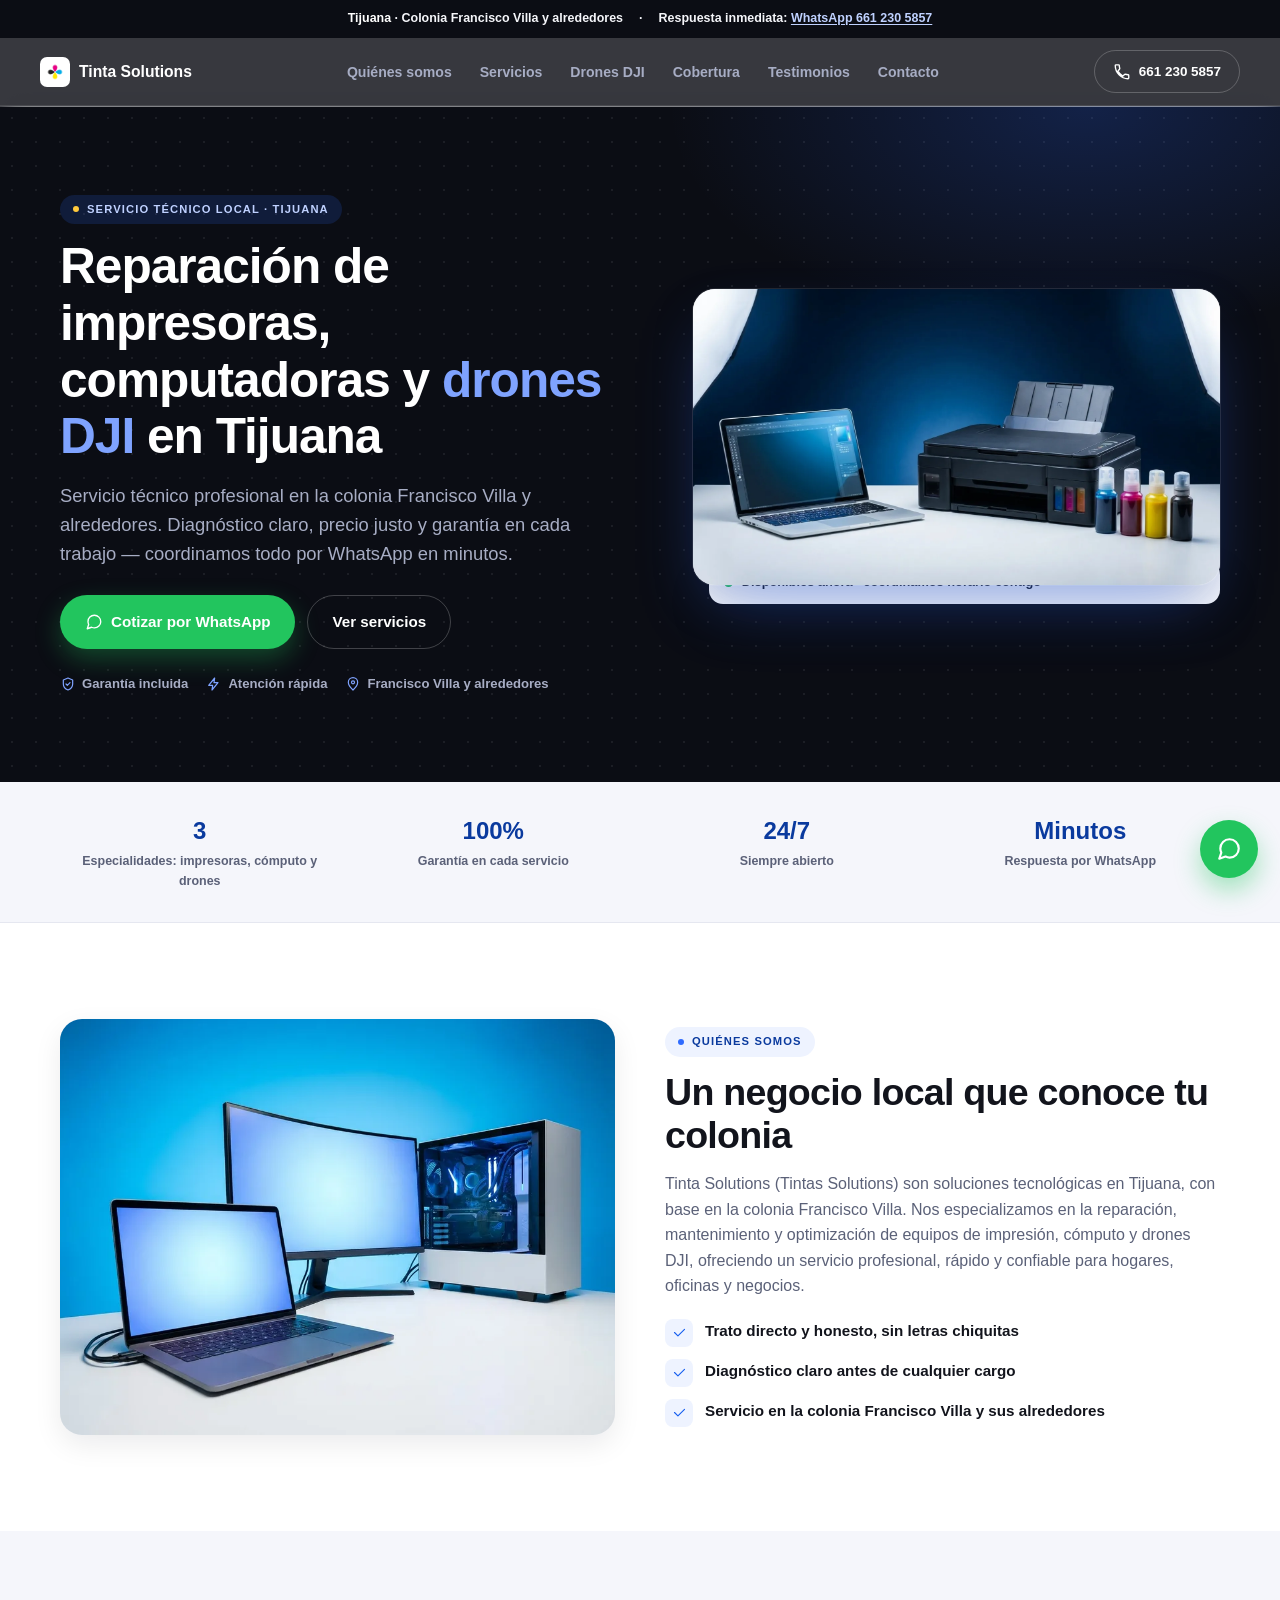
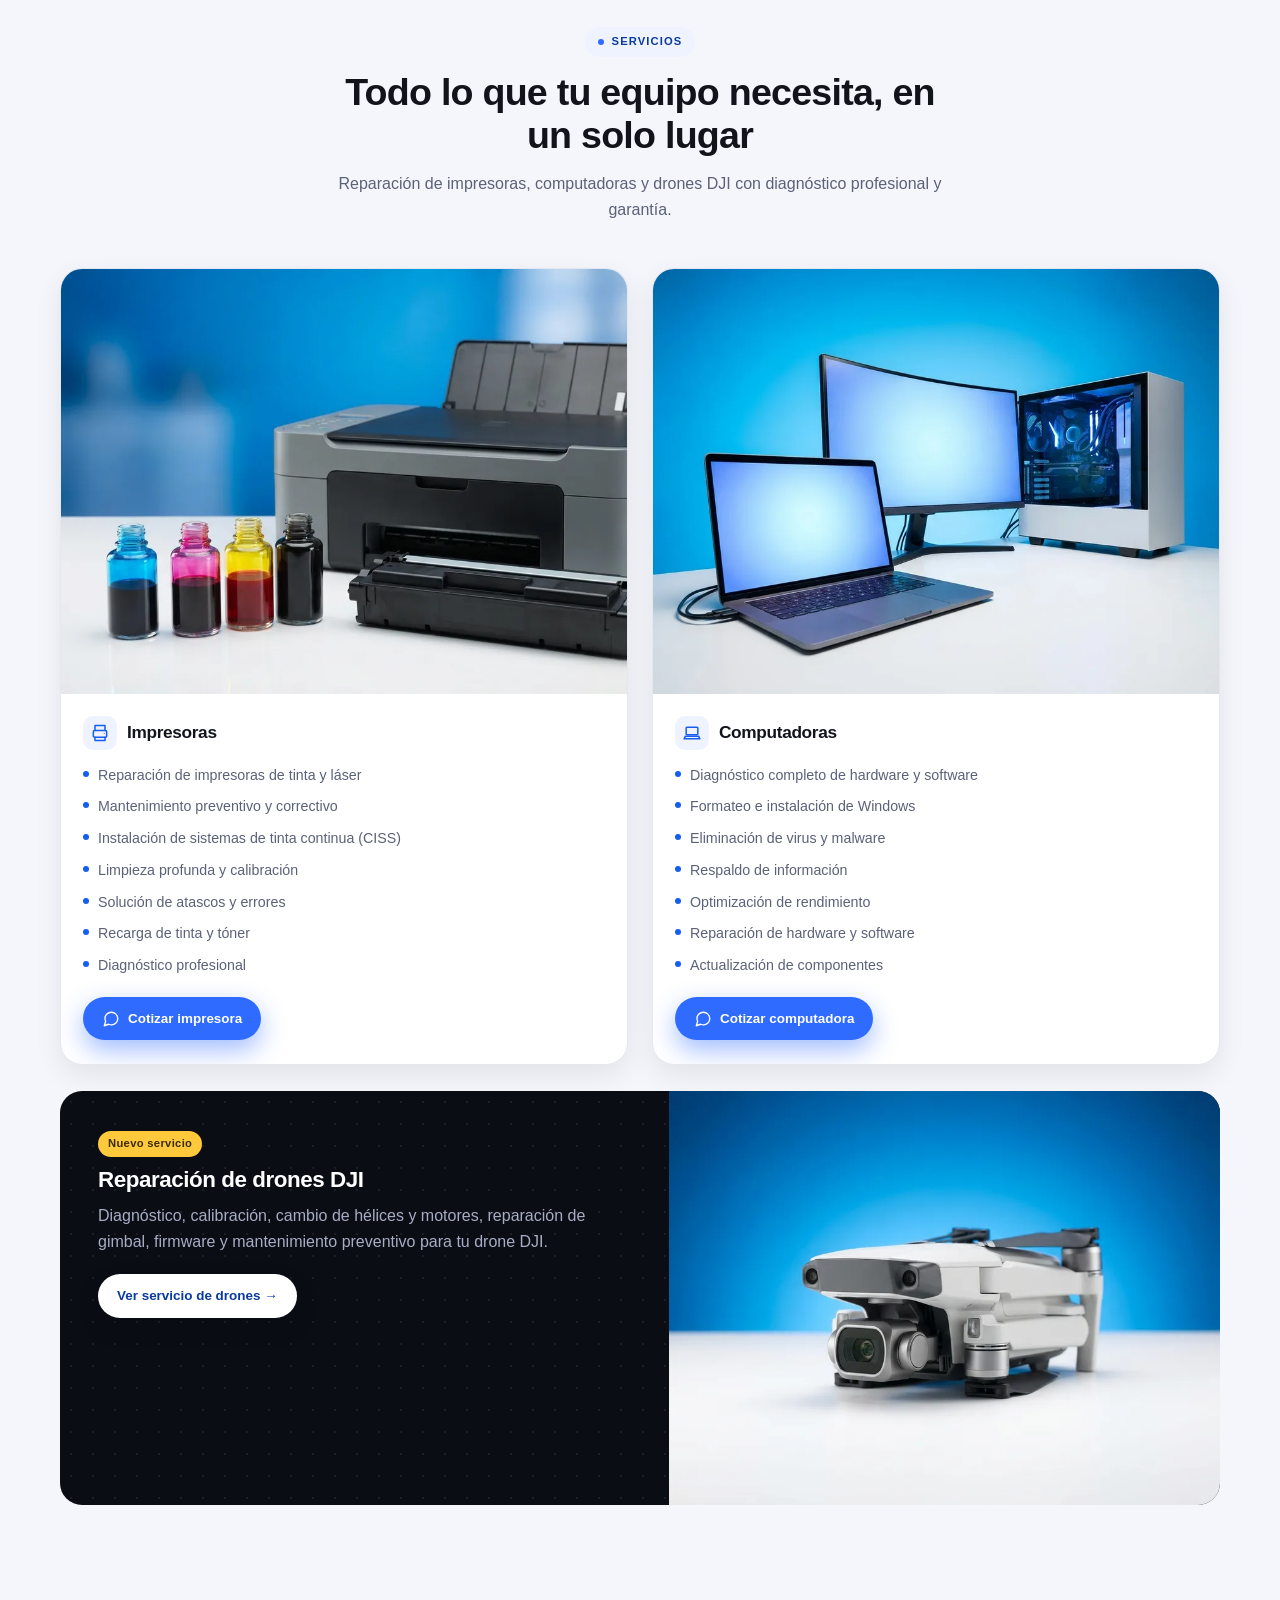
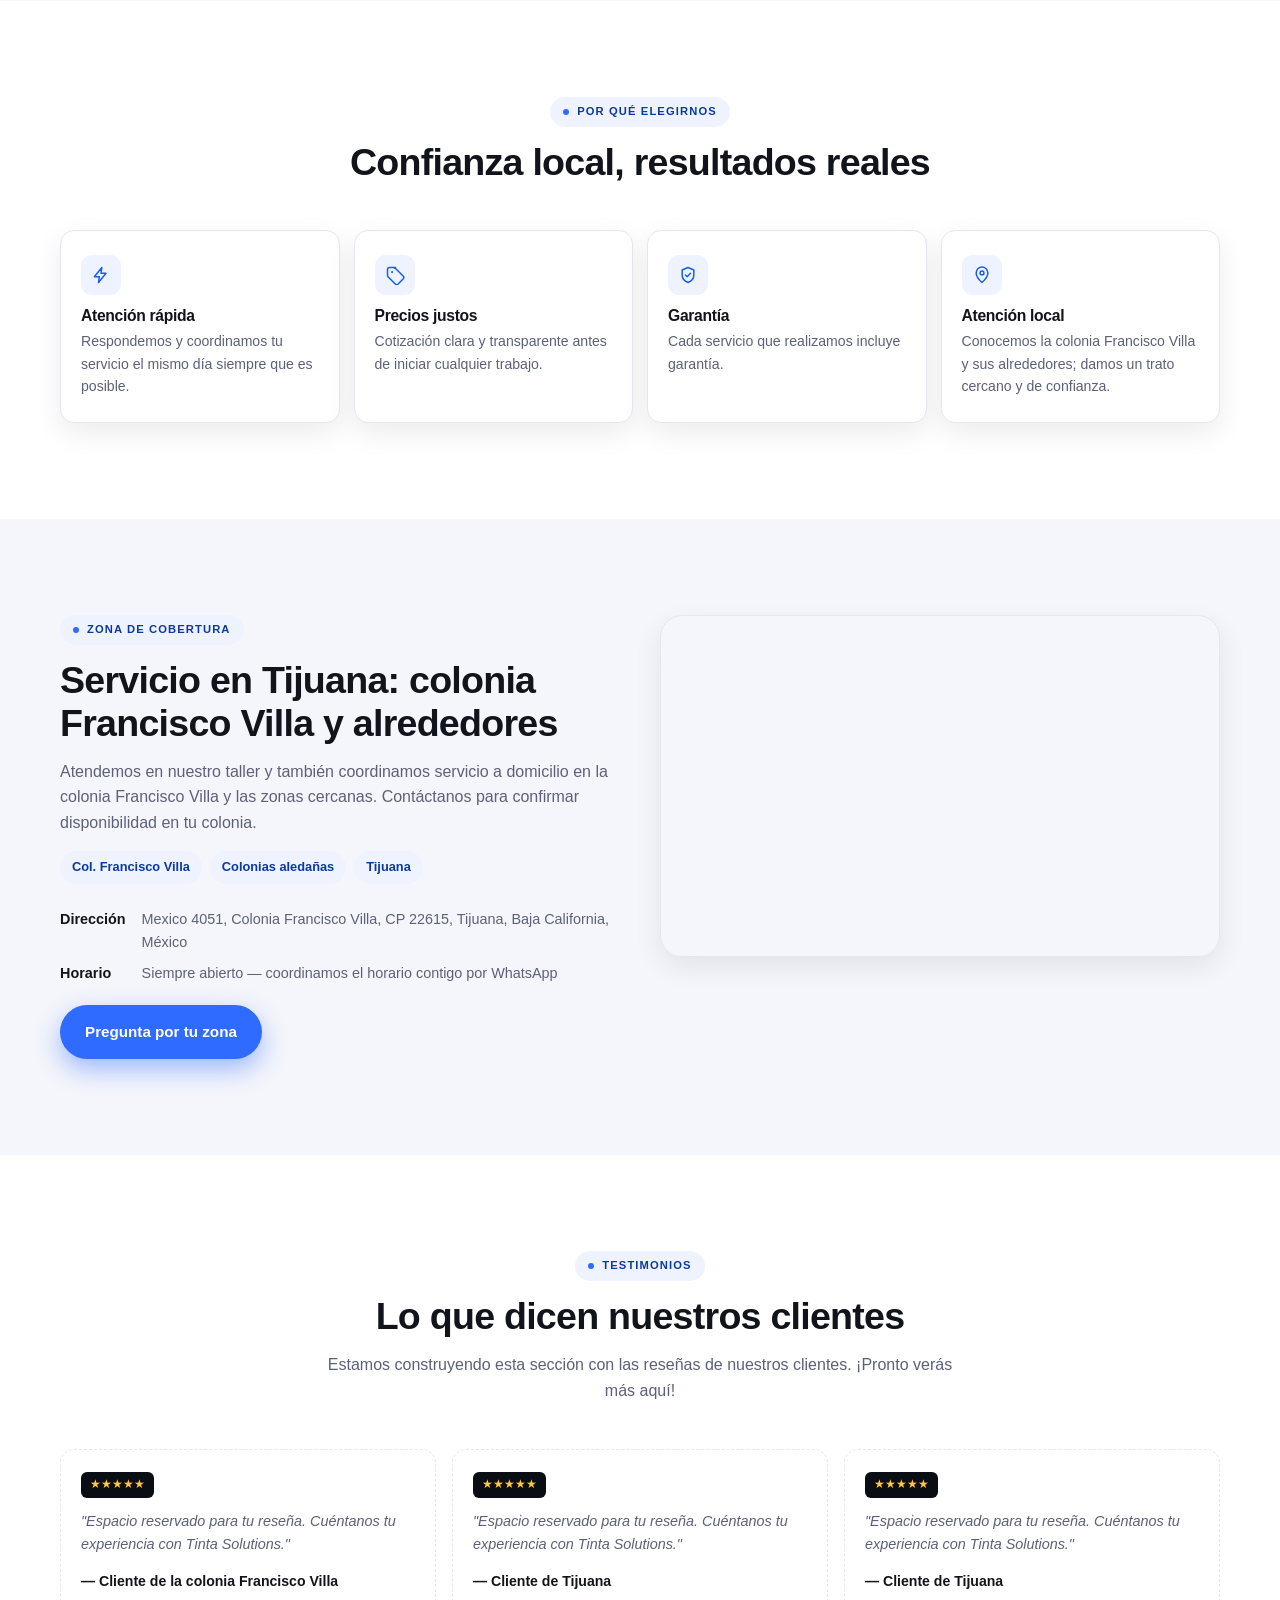
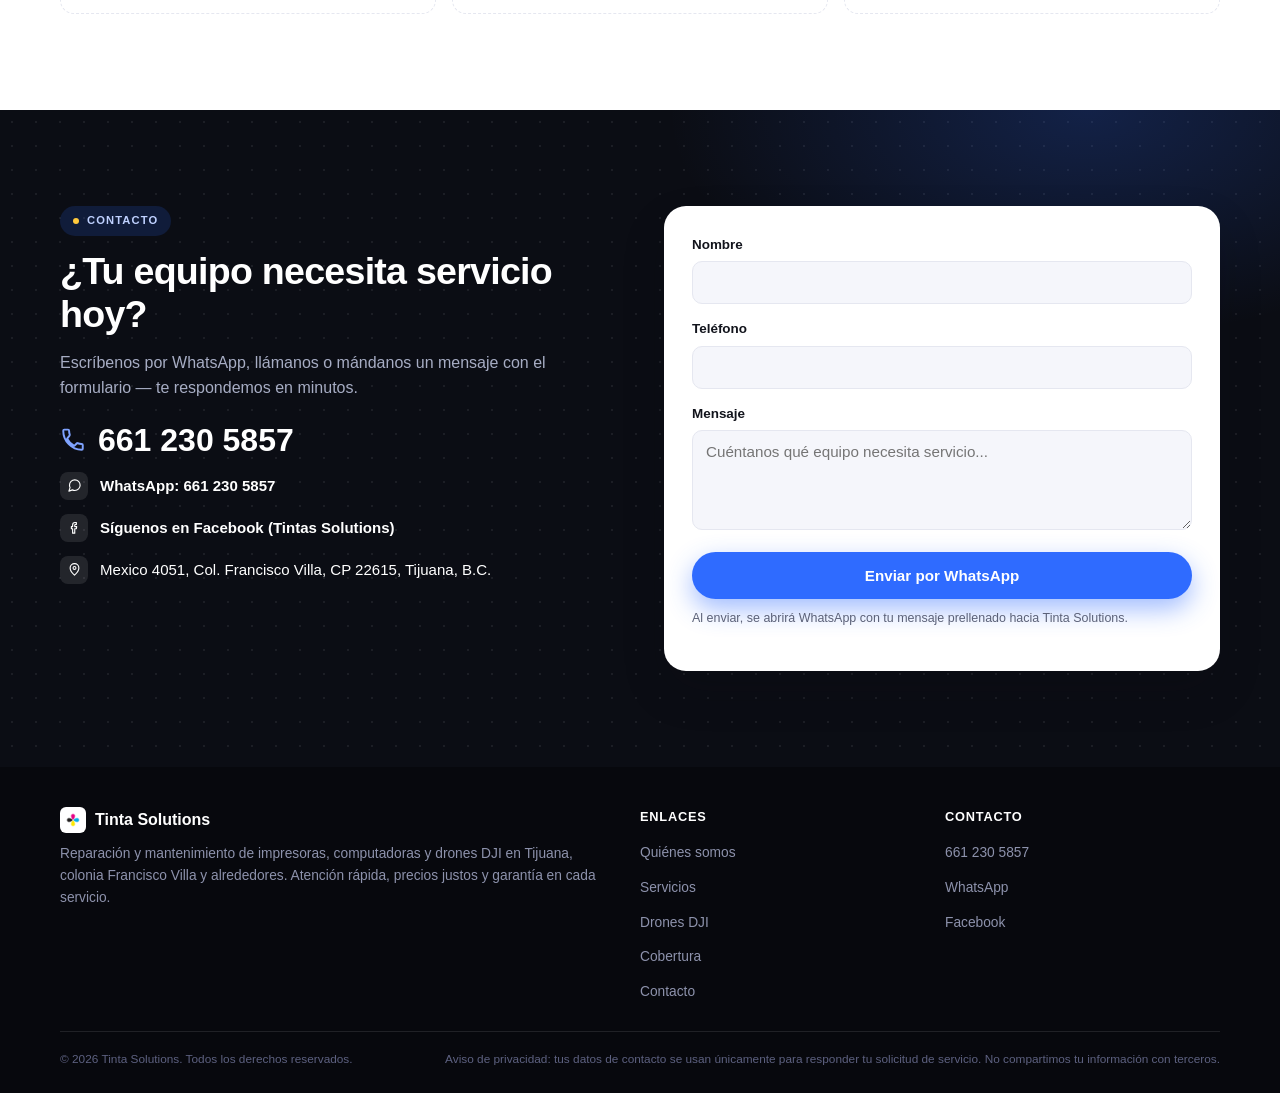
==== commit b6914573: "Rediseño v5 desde cero: estética 2026 (secciones oscuras premium con acento azul + patrón de puntos)" ====
--- a/index.html
+++ b/index.html
@@ -90,10 +90,18 @@
 
 <a class="skip-link" href="#main">Saltar al contenido</a>
 
+<div class="announce">
+  <div class="container">
+    <span><strong>Tijuana</strong> · Colonia Francisco Villa y alrededores</span>
+    <span>·</span>
+    <span>Respuesta inmediata: <a href="https://wa.me/526612305857" target="_blank" rel="noopener">WhatsApp 661 230 5857</a></span>
+  </div>
+</div>
+
 <header class="site-header">
   <div class="container nav">
     <a class="brand" href="/#top">
-      <img src="/images/logo-icon.webp" alt="Logo Tinta Solutions" width="32" height="32">
+      <img src="/images/logo-icon.webp" alt="Logo Tinta Solutions" width="30" height="30">
       <span class="brand-name">Tinta Solutions</span>
     </a>
     <nav aria-label="Navegación principal">
@@ -107,7 +115,7 @@
       </ul>
     </nav>
     <div class="nav-cta">
-      <a class="btn btn-outline btn-sm" href="tel:+526612305857"><svg class="icn"><use href="#i-phone"/></svg><span class="label">661 230 5857</span></a>
+      <a class="btn btn-outline on-dark btn-sm" href="tel:+526612305857"><svg class="icn"><use href="#i-phone"/></svg><span class="label">661 230 5857</span></a>
       <button class="nav-toggle" aria-label="Abrir menú" aria-expanded="false" aria-controls="nav-links"><svg class="icn" style="width:24px;height:24px"><use href="#i-menu"/></svg></button>
     </div>
   </div>
@@ -116,15 +124,15 @@
 <main id="main">
 
   <!-- HERO -->
-  <section class="hero" id="top">
+  <section class="hero dark-section" id="top">
     <div class="container hero-grid">
       <div class="hero-copy">
-        <span class="eyebrow">Servicio técnico local · Tijuana</span>
+        <span class="eyebrow on-dark">Servicio técnico local · Tijuana</span>
         <h1>Reparación de impresoras, computadoras y <span class="highlight">drones DJI</span> en Tijuana</h1>
-        <p class="lead">Atendemos la colonia Francisco Villa y sus alrededores con servicio técnico profesional, rápido y con garantía en cada trabajo.</p>
+        <p class="lead">Servicio técnico profesional en la colonia Francisco Villa y alrededores. Diagnóstico claro, precio justo y garantía en cada trabajo — coordinamos todo por WhatsApp en minutos.</p>
         <div class="hero-actions">
-          <a class="btn btn-whatsapp" href="https://wa.me/526612305857?text=Hola%2C%20quiero%20cotizar%20un%20servicio" target="_blank" rel="noopener"><svg class="icn"><use href="#i-chat"/></svg>Escríbenos por WhatsApp</a>
-          <a class="btn btn-outline" href="#servicios">Ver servicios</a>
+          <a class="btn btn-whatsapp" href="https://wa.me/526612305857?text=Hola%2C%20quiero%20cotizar%20un%20servicio" target="_blank" rel="noopener"><svg class="icn"><use href="#i-chat"/></svg>Cotizar por WhatsApp</a>
+          <a class="btn btn-outline on-dark" href="#servicios">Ver servicios</a>
         </div>
         <ul class="hero-trust">
           <li><span><svg class="icn"><use href="#i-shield"/></svg>Garantía incluida</span></li>
@@ -133,7 +141,7 @@
         </ul>
       </div>
       <div class="hero-media">
-        <div class="frame r-16-9">
+        <div class="frame r-16-9 glow">
           <img src="/images/hero-devices.webp" alt="Impresora, laptop y tinta de colores — servicio técnico Tinta Solutions en Tijuana" width="1600" height="900" loading="eager">
         </div>
         <div class="hero-badge"><span class="dot"></span><span class="txt">Disponibles ahora · coordinamos horario contigo</span></div>
@@ -141,13 +149,15 @@
     </div>
   </section>
 
-  <div class="trustbar">
+  <!-- STATS -->
+  <div class="stats">
     <div class="container">
-      <span><svg class="icn"><use href="#i-printer"/></svg>Impresoras</span>
-      <span><svg class="icn"><use href="#i-laptop"/></svg>Computadoras</span>
-      <span><svg class="icn"><use href="#i-drone"/></svg>Drones DJI</span>
-      <span><svg class="icn"><use href="#i-droplet"/></svg>Recarga de tinta</span>
-      <span><svg class="icn"><use href="#i-shield"/></svg>Garantía en cada trabajo</span>
+      <div class="stats-grid">
+        <div class="stat"><b>3</b><span>Especialidades: impresoras, cómputo y drones</span></div>
+        <div class="stat"><b>100%</b><span>Garantía en cada servicio</span></div>
+        <div class="stat"><b>24/7</b><span>Siempre abierto</span></div>
+        <div class="stat"><b>Minutos</b><span>Respuesta por WhatsApp</span></div>
+      </div>
     </div>
   </div>
 
@@ -192,6 +202,7 @@
               <li>Recarga de tinta y tóner</li>
               <li>Diagnóstico profesional</li>
             </ul>
+            <a class="btn btn-primary btn-sm" href="https://wa.me/526612305857?text=Hola%2C%20quiero%20cotizar%20una%20reparaci%C3%B3n%20de%20impresora" target="_blank" rel="noopener"><svg class="icn"><use href="#i-chat"/></svg>Cotizar impresora</a>
           </div>
         </div>
         <div class="service-card">
@@ -207,13 +218,14 @@
               <li>Reparación de hardware y software</li>
               <li>Actualización de componentes</li>
             </ul>
+            <a class="btn btn-primary btn-sm" href="https://wa.me/526612305857?text=Hola%2C%20quiero%20cotizar%20una%20reparaci%C3%B3n%20de%20computadora" target="_blank" rel="noopener"><svg class="icn"><use href="#i-chat"/></svg>Cotizar computadora</a>
           </div>
         </div>
       </div>
 
       <a class="drone-banner" href="/drones.html">
         <div class="drone-banner-copy">
-          <span class="eyebrow">Nuevo servicio</span>
+          <span class="badge-new">Nuevo servicio</span>
           <h3>Reparación de drones DJI</h3>
           <p>Diagnóstico, calibración, cambio de hélices y motores, reparación de gimbal, firmware y mantenimiento preventivo para tu drone DJI.</p>
           <span class="btn btn-white btn-sm">Ver servicio de drones →</span>
@@ -293,16 +305,16 @@
     </div>
   </section>
 
-  <!-- CONTACTO -->
-  <section class="contact-section" id="contacto">
+  <!-- CONTACTO / CTA FINAL -->
+  <section class="dark-section" id="contacto">
     <div class="container contact-grid">
       <div class="contact-copy">
-        <span class="eyebrow">Contacto</span>
-        <h2>Hablemos de tu equipo</h2>
-        <p class="muted">Escríbenos por WhatsApp, llámanos o mándanos un mensaje con el formulario.</p>
+        <span class="eyebrow on-dark">Contacto</span>
+        <h2>¿Tu equipo necesita servicio hoy?</h2>
+        <p class="muted-dark">Escríbenos por WhatsApp, llámanos o mándanos un mensaje con el formulario — te respondemos en minutos.</p>
+        <a class="big-phone" href="tel:+526612305857"><svg class="icn"><use href="#i-phone"/></svg>661 230 5857</a>
         <ul class="contact-list">
           <li><span class="chip"><svg class="icn"><use href="#i-chat"/></svg></span> <a href="https://wa.me/526612305857" target="_blank" rel="noopener">WhatsApp: 661 230 5857</a></li>
-          <li><span class="chip"><svg class="icn"><use href="#i-phone"/></svg></span> <a href="tel:+526612305857">Teléfono: 661 230 5857</a></li>
           <li><span class="chip"><svg class="icn"><use href="#i-facebook"/></svg></span> <a href="https://www.facebook.com/profile.php?id=61590290923533" target="_blank" rel="noopener">Síguenos en Facebook (Tintas Solutions)</a></li>
           <li><span class="chip"><svg class="icn"><use href="#i-pin"/></svg></span> <span class="txt">Mexico 4051, Col. Francisco Villa, CP 22615, Tijuana, B.C.</span></li>
         </ul>
@@ -336,7 +348,7 @@
     <div class="footer-grid">
       <div>
         <div class="footer-brand">
-          <img src="/images/logo-icon.webp" alt="Tinta Solutions" width="28" height="28">
+          <img src="/images/logo-icon.webp" alt="Tinta Solutions" width="26" height="26">
           <span>Tinta Solutions</span>
         </div>
         <p>Reparación y mantenimiento de impresoras, computadoras y drones DJI en Tijuana, colonia Francisco Villa y alrededores. Atención rápida, precios justos y garantía en cada servicio.</p>
@@ -369,6 +381,11 @@
 
 <a class="whatsapp-float" href="https://wa.me/526612305857?text=Hola%2C%20quiero%20información%20sobre%20un%20servicio" target="_blank" rel="noopener" aria-label="Escríbenos por WhatsApp"><svg class="icn"><use href="#i-chat"/></svg></a>
 
+<div class="mobile-cta-bar">
+  <a class="btn btn-outline on-dark" href="tel:+526612305857"><svg class="icn"><use href="#i-phone"/></svg>Llamar</a>
+  <a class="btn btn-whatsapp" href="https://wa.me/526612305857?text=Hola%2C%20quiero%20cotizar%20un%20servicio" target="_blank" rel="noopener"><svg class="icn"><use href="#i-chat"/></svg>WhatsApp</a>
+</div>
+
 <script src="/js/main.js"></script>
 </body>
 </html>
--- a/css/style.css
+++ b/css/style.css
@@ -1,46 +1,47 @@
 /* ===================================================================
-   Tinta Solutions — sistema visual v4
-   Limpio, moderno, mobile-first. Iconos SVG (sin emojis).
-   Fix clave: todas las columnas de grid usan minmax(0,1fr) + min-width:0
-   en los hijos, para que SIEMPRE puedan encoger en pantallas angostas
-   (evita overflow horizontal / recortes en celular).
+   Tinta Solutions — sistema visual v5 ("2026", enfoque venta)
+   Secciones oscuras premium (hero / CTA) intercaladas con secciones
+   claras. Un solo acento azul con glow. Iconos SVG. Mobile-first real:
+   grid-template-columns siempre con minmax(0,1fr) + min-width:0 en los
+   hijos (evita overflow horizontal en celular).
 =================================================================== */
 :root{
-  --blue:#155EEF;
-  --blue-600:#0B46C4;
-  --blue-700:#0A3A9E;
+  --blue:#2F6BFF;
+  --blue-2:#155EEF;
+  --blue-glow:rgba(47,107,255,.45);
   --blue-50:#EEF3FF;
   --blue-100:#DCE7FF;
-  --magenta:#EC008C;
-  --cyan:#00AEEF;
+  --blue-700:#0A3A9E;
   --yellow:#FFC93C;
-  --ink:#12141C;
-  --gray-600:#5B6178;
-  --gray-400:#9AA0B4;
-  --gray-200:#E4E7F0;
-  --gray-100:#F3F5FA;
-  --white:#ffffff;
-  --radius-lg:20px;
+  --green:#22C55E;
+
+  --ink:#0B0D14;
+  --panel:#11141D;
+  --panel-2:#171B27;
+  --line-dark:rgba(255,255,255,.10);
+  --text-dark-1:#F5F6FA;
+  --text-dark-2:#A7ADC4;
+
+  --paper:#FFFFFF;
+  --paper-soft:#F5F6FB;
+  --text-1:#12141C;
+  --text-2:#5B6178;
+  --line:#E5E7F0;
+
+  --radius-lg:22px;
   --radius-md:14px;
   --radius-sm:10px;
-  --shadow-soft:0 8px 24px rgba(18,20,28,.07);
-  --shadow-strong:0 16px 36px rgba(18,20,28,.12);
-  --maxw:1180px;
+  --shadow-soft:0 10px 28px rgba(10,12,20,.08);
+  --shadow-strong:0 20px 44px rgba(10,12,20,.16);
+  --maxw:1200px;
   --font:"Segoe UI", -apple-system, BlinkMacSystemFont, Roboto, Helvetica, Arial, sans-serif;
 }
 
 *,*::before,*::after{box-sizing:border-box}
 html{scroll-behavior:smooth;-webkit-text-size-adjust:100%}
 body{
-  margin:0;
-  font-family:var(--font);
-  color:var(--ink);
-  background:var(--white);
-  line-height:1.6;
-  -webkit-font-smoothing:antialiased;
-  overflow-x:hidden;
-  font-size:16px;
-  min-width:0;
+  margin:0;font-family:var(--font);color:var(--text-1);background:var(--paper);
+  line-height:1.6;-webkit-font-smoothing:antialiased;overflow-x:hidden;font-size:16px;min-width:0;
 }
 img,svg{max-width:100%;display:block}
 a{color:inherit;text-decoration:none}
@@ -48,34 +49,34 @@
 button{font-family:var(--font)}
 .container{max-width:var(--maxw);margin:0 auto;padding:0 20px;min-width:0}
 section{padding:52px 0}
-@media (min-width:640px){section{padding:68px 0}}
-@media (min-width:960px){section{padding:88px 0}}
-
-/* Iconos SVG (sprite en <symbol>, usados con <use>) */
+@media (min-width:640px){section{padding:72px 0}}
+@media (min-width:960px){section{padding:96px 0}}
+
 .icn{width:20px;height:20px;stroke:currentColor;fill:none;stroke-width:1.8;stroke-linecap:round;stroke-linejoin:round;flex:0 0 auto;display:block}
-.icn-fill{fill:currentColor;stroke:none}
-
-/* Contenedores de imagen: SIEMPRE con relación de aspecto fija + cover,
-   así ninguna imagen se ve estirada o aplastada sin importar su tamaño real */
-.frame{position:relative;overflow:hidden;border-radius:var(--radius-lg);background:var(--gray-100);min-width:0}
+
+/* Contenedores de imagen: SIEMPRE aspect-ratio fijo + cover (nunca se deforman) */
+.frame{position:relative;overflow:hidden;border-radius:var(--radius-lg);background:var(--paper-soft);min-width:0}
 .frame img{width:100%;height:100%;object-fit:cover;object-position:center}
 .frame.r-16-9{aspect-ratio:16/9}
 .frame.r-4-3{aspect-ratio:4/3}
-
-h1,h2,h3{line-height:1.18;margin:0 0 14px;font-weight:800;letter-spacing:-.01em}
-h2{font-size:clamp(1.5rem,4.2vw,2.15rem)}
+.frame.glow{box-shadow:0 0 0 1px var(--line-dark), 0 30px 70px -20px var(--blue-glow), var(--shadow-strong)}
+
+h1,h2,h3{line-height:1.14;margin:0 0 14px;font-weight:800;letter-spacing:-.02em}
+h2{font-size:clamp(1.6rem,4.4vw,2.35rem)}
 h3{font-size:1.08rem}
 p{margin:0 0 14px}
-.muted{color:var(--gray-600)}
+.muted{color:var(--text-2)}
+.on-dark .muted,.muted-dark{color:var(--text-dark-2)}
 .eyebrow{
-  display:inline-flex;align-items:center;gap:8px;
-  text-transform:uppercase;letter-spacing:.09em;font-size:.7rem;font-weight:800;
-  color:var(--blue-700);background:var(--blue-50);
-  padding:6px 13px;border-radius:999px;margin-bottom:12px;
-}
-.eyebrow::before{content:"";width:6px;height:6px;border-radius:50%;background:var(--magenta);flex:0 0 auto}
-.section-head{max-width:620px;margin:0 auto 36px;text-align:center}
-@media (min-width:640px){.section-head{margin-bottom:44px}}
+  display:inline-flex;align-items:center;gap:8px;text-transform:uppercase;letter-spacing:.1em;
+  font-size:.7rem;font-weight:800;color:var(--blue-700);background:var(--blue-50);
+  padding:6px 13px;border-radius:999px;margin-bottom:14px;
+}
+.eyebrow::before{content:"";width:6px;height:6px;border-radius:50%;background:var(--blue);flex:0 0 auto}
+.eyebrow.on-dark{background:rgba(47,107,255,.16);color:#BFD1FF}
+.eyebrow.on-dark::before{background:var(--yellow)}
+.section-head{max-width:640px;margin:0 auto 36px;text-align:center}
+@media (min-width:640px){.section-head{margin-bottom:46px}}
 
 /* Botones */
 .btn{
@@ -85,40 +86,46 @@
   max-width:100%;
 }
 .btn:active{transform:scale(.97)}
-.btn-primary{background:var(--blue);color:#fff;box-shadow:0 8px 20px rgba(21,94,239,.28)}
-.btn-primary:hover{background:var(--blue-600)}
-.btn-dark{background:var(--ink);color:#fff}
+.btn-primary{background:var(--blue);color:#fff;box-shadow:0 10px 26px var(--blue-glow)}
+.btn-primary:hover{background:var(--blue-2)}
 .btn-white{background:#fff;color:var(--blue-700);box-shadow:var(--shadow-soft)}
-.btn-outline{background:transparent;border-color:var(--gray-200);color:var(--ink)}
+.btn-outline{background:transparent;border-color:var(--line);color:var(--text-1)}
 .btn-outline:hover{border-color:var(--blue)}
-.btn-outline.on-dark{border-color:rgba(255,255,255,.4);color:#fff}
-.btn-whatsapp{background:#25D366;color:#fff;box-shadow:0 8px 20px rgba(37,211,102,.28)}
+.btn-outline.on-dark{border-color:rgba(255,255,255,.22);color:#fff}
+.btn-outline.on-dark:hover{border-color:var(--blue)}
+.btn-whatsapp{background:var(--green);color:#fff;box-shadow:0 10px 26px rgba(34,197,94,.32)}
 .btn-block{width:100%}
 .btn-sm{padding:10px 18px;font-size:.84rem}
 .btn .icn{width:18px;height:18px}
-@media (max-width:480px){
-  .hero-actions .btn{width:100%}
-}
+@media (max-width:480px){.hero-actions .btn{width:100%}}
+
+/* Barra de anuncio */
+.announce{background:var(--ink);color:var(--text-dark-1)}
+.announce .container{
+  display:flex;flex-wrap:wrap;gap:6px 16px;align-items:center;justify-content:center;
+  padding:9px 20px;font-size:.78rem;font-weight:700;text-align:center;
+}
+.announce strong{color:#fff}
+.announce a{color:#BFD1FF;text-decoration:underline;text-underline-offset:2px}
 
 /* Header */
-.site-header{position:sticky;top:0;z-index:50;background:rgba(255,255,255,.94);backdrop-filter:saturate(180%) blur(10px);border-bottom:1px solid var(--gray-200)}
+.site-header{position:sticky;top:0;z-index:50;background:rgba(11,13,20,.82);backdrop-filter:saturate(180%) blur(14px);border-bottom:1px solid var(--line-dark)}
 .nav{display:flex;align-items:center;justify-content:space-between;padding:12px 0;gap:10px;min-width:0}
 .brand{display:flex;align-items:center;gap:9px;min-width:0;flex-shrink:1}
-.brand img{height:32px;width:auto;flex:0 0 auto}
-.brand-name{font-weight:800;font-size:1rem;color:var(--ink);white-space:nowrap;overflow:hidden;text-overflow:ellipsis}
-.nav-links{display:flex;gap:4px;list-style:none;align-items:center}
-.nav-links a{padding:9px 13px;border-radius:999px;font-weight:700;font-size:.9rem;color:var(--gray-600)}
-.nav-links a:hover{background:var(--blue-50);color:var(--blue-700)}
-.nav-links a.active{background:var(--blue-50);color:var(--blue-700)}
+.brand img{height:30px;width:auto;flex:0 0 auto;border-radius:7px}
+.brand-name{font-weight:800;font-size:.98rem;color:#fff;white-space:nowrap;overflow:hidden;text-overflow:ellipsis}
+.nav-links{display:flex;gap:2px;list-style:none;align-items:center}
+.nav-links a{padding:9px 13px;border-radius:999px;font-weight:700;font-size:.88rem;color:var(--text-dark-2)}
+.nav-links a:hover{background:rgba(255,255,255,.08);color:#fff}
+.nav-links a.active{background:rgba(47,107,255,.18);color:#BFD1FF}
 .nav-cta{display:flex;align-items:center;gap:8px;flex:0 0 auto}
-.nav-cta .btn span.label{display:inline}
-.nav-toggle{display:none;align-items:center;justify-content:center;background:none;border:none;cursor:pointer;color:var(--ink);padding:6px;line-height:1}
+.nav-toggle{display:none;align-items:center;justify-content:center;background:none;border:none;cursor:pointer;color:#fff;padding:6px;line-height:1}
 
 @media (max-width:960px){
   .nav-links{
-    position:fixed;inset:60px 0 0 0;background:var(--white);
+    position:fixed;inset:58px 0 0 0;background:var(--ink);
     flex-direction:column;align-items:stretch;padding:16px;gap:4px;
-    transform:translateY(-115%);transition:transform .22s ease;border-top:1px solid var(--gray-200);
+    transform:translateY(-115%);transition:transform .22s ease;border-top:1px solid var(--line-dark);
     overflow-y:auto;
   }
   .nav-links.open{transform:translateY(0)}
@@ -128,203 +135,228 @@
   .nav-cta .btn-outline{padding:10px}
   .brand-name{display:none}
 }
-@media (max-width:340px){.nav-cta{gap:6px}}
-
-/* Hero — claro y limpio, sin fondos oscuros ni gradientes pesados */
-.hero{padding:32px 0 40px;background:var(--white)}
-@media (min-width:640px){.hero{padding:52px 0 56px}}
-@media (min-width:960px){.hero{padding:76px 0 84px}}
-.hero-grid{display:grid;grid-template-columns:minmax(0,1fr);gap:32px;align-items:center}
-@media (min-width:960px){.hero-grid{grid-template-columns:minmax(0,1.05fr) minmax(0,.95fr);gap:48px}}
+
+/* Secciones oscuras (hero / CTA final) — patrón de puntos sutil, sin blobs de los 80s */
+.dark-section{
+  position:relative;background:var(--ink);color:var(--text-dark-1);
+  background-image:radial-gradient(rgba(255,255,255,.07) 1px, transparent 1px);
+  background-size:24px 24px;
+}
+.dark-section::after{
+  content:"";position:absolute;inset:0;pointer-events:none;
+  background:radial-gradient(700px 380px at 85% 0%, rgba(47,107,255,.22), transparent 60%);
+}
+.dark-section .container{position:relative;z-index:1}
+
+/* Hero */
+.hero{padding:44px 0 46px}
+@media (min-width:640px){.hero{padding:64px 0 64px}}
+@media (min-width:960px){.hero{padding:88px 0 84px}}
+.hero-grid{display:grid;grid-template-columns:minmax(0,1fr);gap:34px;align-items:center}
+@media (min-width:960px){.hero-grid{grid-template-columns:minmax(0,1.05fr) minmax(0,.95fr);gap:50px}}
 .hero-copy{min-width:0}
-.hero h1{font-size:clamp(1.7rem,6vw,2.9rem);margin-bottom:16px;color:var(--ink);word-break:break-word}
-.hero .highlight{color:var(--blue)}
-.hero p.lead{font-size:1.02rem;color:var(--gray-600);margin-bottom:24px;max-width:520px}
-@media (min-width:640px){.hero p.lead{font-size:1.12rem}}
+.hero h1{font-size:clamp(1.8rem,6vw,3.1rem);margin-bottom:16px;color:#fff;word-break:break-word}
+.hero .highlight{color:#7FA3FF}
+.hero p.lead{font-size:1.05rem;color:var(--text-dark-2);margin-bottom:26px;max-width:530px}
+@media (min-width:640px){.hero p.lead{font-size:1.15rem}}
 .hero-actions{display:flex;flex-wrap:wrap;gap:12px;margin-bottom:24px}
-.hero-trust{display:flex;flex-wrap:wrap;gap:10px 18px;font-size:.82rem;color:var(--gray-600);list-style:none}
+.hero-trust{display:flex;flex-wrap:wrap;gap:10px 18px;font-size:.82rem;color:var(--text-dark-2);list-style:none}
 .hero-trust span{display:inline-flex;align-items:center;gap:6px;font-weight:700}
-.hero-trust .icn{width:16px;height:16px;color:var(--blue)}
+.hero-trust .icn{width:16px;height:16px;color:#7FA3FF}
 .hero-media{position:relative;min-width:0}
-.hero-media .frame{box-shadow:var(--shadow-strong);border:1px solid var(--gray-200)}
 .hero-badge{
-  max-width:calc(100% - 16px);
-  margin-top:-24px;margin-left:16px;background:#fff;color:var(--ink);
+  max-width:calc(100% - 16px);margin-top:-24px;margin-left:16px;background:#fff;color:var(--text-1);
   border-radius:14px;box-shadow:var(--shadow-strong);padding:11px 15px;
   font-size:.8rem;font-weight:800;display:flex;align-items:center;gap:9px;
-  border:1px solid var(--gray-200);
 }
 .hero-badge span.txt{min-width:0}
-.dot{width:9px;height:9px;border-radius:50%;background:#25D366;display:inline-block;animation:blink 2s infinite;flex:0 0 auto}
+.dot{width:9px;height:9px;border-radius:50%;background:var(--green);display:inline-block;animation:blink 2s infinite;flex:0 0 auto}
 @keyframes blink{0%,100%{opacity:1}50%{opacity:.35}}
 
-/* Franja de servicios (chips simples, sin fondo oscuro) */
-.trustbar{border-top:1px solid var(--gray-200);border-bottom:1px solid var(--gray-200);background:var(--gray-100)}
-.trustbar .container{display:flex;flex-wrap:wrap;gap:10px 24px;justify-content:center;padding:14px 20px;font-size:.8rem;font-weight:700;color:var(--gray-600)}
-.trustbar span{display:inline-flex;align-items:center;gap:7px}
-.trustbar .icn{width:16px;height:16px;color:var(--blue)}
+/* Stats / franja de confianza */
+.stats{background:var(--paper-soft);border-bottom:1px solid var(--line)}
+.stats-grid{display:grid;grid-template-columns:repeat(2,minmax(0,1fr));gap:14px;padding:26px 0}
+@media (min-width:640px){.stats-grid{grid-template-columns:repeat(4,minmax(0,1fr));padding:30px 0}}
+.stat{text-align:center;min-width:0}
+.stat b{display:block;font-size:1.5rem;font-weight:900;color:var(--blue-700)}
+.stat span{display:block;font-size:.78rem;color:var(--text-2);font-weight:700;margin-top:2px}
 
 /* Quiénes somos */
-.bg-soft{background:var(--gray-100)}
+.bg-soft{background:var(--paper-soft)}
 .about-grid{display:grid;grid-template-columns:minmax(0,1fr);gap:30px;align-items:center}
-@media (min-width:900px){.about-grid{grid-template-columns:minmax(0,1fr) minmax(0,1fr);gap:48px}}
+@media (min-width:900px){.about-grid{grid-template-columns:minmax(0,1fr) minmax(0,1fr);gap:50px}}
 .about-media{min-width:0}
 .about-media .frame{box-shadow:var(--shadow-soft)}
 .about-copy{min-width:0}
 .about-points{list-style:none;margin:20px 0 0;display:grid;gap:12px}
 .about-points li{display:flex;gap:12px;align-items:flex-start;font-weight:600;font-size:.95rem}
 .chip{
-  flex:0 0 auto;width:28px;height:28px;border-radius:8px;
-  display:flex;align-items:center;justify-content:center;
-  background:var(--blue-50);color:var(--blue);
+  flex:0 0 auto;width:28px;height:28px;border-radius:8px;display:flex;align-items:center;justify-content:center;
+  background:var(--blue-50);color:var(--blue-2);
 }
 .chip .icn{width:15px;height:15px}
 
 /* Servicios */
 .services-grid{display:grid;grid-template-columns:minmax(0,1fr);gap:22px}
-@media (min-width:760px){.services-grid{grid-template-columns:minmax(0,1fr) minmax(0,1fr);gap:24px}}
+@media (min-width:760px){.services-grid{grid-template-columns:repeat(2,minmax(0,1fr));gap:24px}}
 .service-card{
-  background:var(--white);border:1px solid var(--gray-200);border-radius:var(--radius-lg);
+  background:var(--paper);border:1px solid var(--line);border-radius:var(--radius-lg);
   box-shadow:var(--shadow-soft);overflow:hidden;display:flex;flex-direction:column;min-width:0;
 }
 .service-card .frame{border-radius:0}
-.service-card-body{padding:20px 22px 24px;min-width:0}
+.service-card-body{padding:22px 22px 24px;min-width:0;display:flex;flex-direction:column;flex:1}
 .service-card h3{display:flex;align-items:center;gap:10px;margin-bottom:14px}
 .service-card h3 .ico{
   width:34px;height:34px;border-radius:10px;display:flex;align-items:center;justify-content:center;
-  background:var(--blue-50);color:var(--blue);flex:0 0 auto;
-}
-.service-list{list-style:none;display:grid;gap:9px}
-.service-list li{display:flex;gap:9px;align-items:flex-start;font-size:.89rem;color:var(--gray-600)}
-.service-list li::before{content:"";width:6px;height:6px;border-radius:50%;background:var(--blue);margin-top:7px;flex:0 0 auto}
+  background:var(--blue-50);color:var(--blue-2);flex:0 0 auto;
+}
+.service-list{list-style:none;display:grid;gap:9px;margin-bottom:20px}
+.service-list li{display:flex;gap:9px;align-items:flex-start;font-size:.89rem;color:var(--text-2)}
+.service-list li::before{content:"";width:6px;height:6px;border-radius:50%;background:var(--blue-2);margin-top:7px;flex:0 0 auto}
+.service-card .btn{margin-top:auto;align-self:flex-start}
 
 /* Banner drones */
 .drone-banner{
-  display:grid;grid-template-columns:minmax(0,1fr);gap:20px;align-items:center;
-  border-radius:var(--radius-lg);padding:22px;margin-top:24px;
-  background:var(--blue-50);border:1px solid var(--blue-100);
-}
-@media (min-width:760px){.drone-banner{grid-template-columns:minmax(0,1.1fr) minmax(0,.9fr);padding:30px;gap:26px}}
-.drone-banner-copy{min-width:0}
-.drone-banner .frame{box-shadow:var(--shadow-soft)}
-.drone-banner .eyebrow{background:#fff}
-.drone-banner h3{font-size:1.3rem;margin-bottom:8px;color:var(--ink)}
-.drone-banner p{color:var(--gray-600);margin-bottom:16px}
+  display:grid;grid-template-columns:minmax(0,1fr);gap:0;align-items:stretch;
+  border-radius:var(--radius-lg);overflow:hidden;margin-top:26px;background:var(--ink);color:#fff;
+  background-image:radial-gradient(rgba(255,255,255,.07) 1px, transparent 1px);background-size:22px 22px;
+}
+@media (min-width:760px){.drone-banner{grid-template-columns:minmax(0,1.05fr) minmax(0,.95fr)}}
+.drone-banner-copy{min-width:0;padding:30px}
+@media (min-width:760px){.drone-banner-copy{padding:38px}}
+.drone-banner .frame{border-radius:0;min-height:220px}
+.drone-banner h3{font-size:1.4rem;margin-bottom:10px;color:#fff}
+.drone-banner p{color:var(--text-dark-2);margin-bottom:20px}
+.badge-new{
+  display:inline-block;background:var(--yellow);color:#3a2c00;font-weight:900;font-size:.7rem;
+  padding:4px 10px;border-radius:999px;margin-bottom:10px;letter-spacing:.03em;
+}
 
 /* Por qué elegirnos */
 .why-grid{display:grid;grid-template-columns:minmax(0,1fr);gap:14px}
 @media (min-width:560px){.why-grid{grid-template-columns:repeat(2,minmax(0,1fr))}}
 @media (min-width:960px){.why-grid{grid-template-columns:repeat(4,minmax(0,1fr))}}
-.why-card{background:var(--white);border:1px solid var(--gray-200);border-radius:var(--radius-md);padding:22px 18px;box-shadow:var(--shadow-soft);min-width:0}
+.why-card{background:var(--paper);border:1px solid var(--line);border-radius:var(--radius-md);padding:24px 20px;box-shadow:var(--shadow-soft);min-width:0}
 .why-card .icon{
-  width:38px;height:38px;border-radius:11px;margin-bottom:12px;
-  display:flex;align-items:center;justify-content:center;
-  background:var(--blue-50);color:var(--blue);
-}
-.why-card h3{font-size:.96rem;margin-bottom:6px}
-.why-card p{color:var(--gray-600);font-size:.87rem;margin:0}
+  width:40px;height:40px;border-radius:11px;margin-bottom:12px;display:flex;align-items:center;justify-content:center;
+  background:var(--blue-50);color:var(--blue-2);
+}
+.why-card h3{font-size:.98rem;margin-bottom:6px}
+.why-card p{color:var(--text-2);font-size:.88rem;margin:0}
 
 /* Cobertura */
 .coverage-grid{display:grid;grid-template-columns:minmax(0,1fr);gap:28px}
 @media (min-width:900px){.coverage-grid{grid-template-columns:minmax(0,1fr) minmax(0,1fr);gap:40px;align-items:start}}
 .coverage-info{min-width:0}
-.map-wrap{border-radius:var(--radius-lg);overflow:hidden;box-shadow:var(--shadow-soft);border:1px solid var(--gray-200);min-width:0}
+.map-wrap{border-radius:var(--radius-lg);overflow:hidden;box-shadow:var(--shadow-soft);border:1px solid var(--line);min-width:0}
 .map-wrap iframe{width:100%;height:280px;border:0;display:block}
 @media (min-width:640px){.map-wrap iframe{height:340px}}
 .coverage-info dl{display:grid;grid-template-columns:minmax(0,auto) minmax(0,1fr);gap:8px 16px;margin:20px 0}
 .coverage-info dt{font-weight:800;font-size:.9rem}
-.coverage-info dd{margin:0;color:var(--gray-600);font-size:.9rem}
+.coverage-info dd{margin:0;color:var(--text-2);font-size:.9rem}
 .zone-tags{display:flex;flex-wrap:wrap;gap:8px;margin:16px 0 24px}
 .zone-tags span{background:var(--blue-50);color:var(--blue-700);font-weight:700;font-size:.8rem;padding:6px 12px;border-radius:999px}
 
 /* Testimonios */
 .testimonials-grid{display:grid;grid-template-columns:minmax(0,1fr);gap:16px}
 @media (min-width:760px){.testimonials-grid{grid-template-columns:repeat(3,minmax(0,1fr))}}
-.testimonial-card{background:var(--white);border:1.5px dashed var(--gray-200);border-radius:var(--radius-md);padding:20px;min-width:0}
+.testimonial-card{background:var(--paper);border:1.5px dashed var(--line);border-radius:var(--radius-md);padding:20px;min-width:0}
 .stars{color:var(--yellow);background:var(--ink);display:inline-block;padding:3px 9px;border-radius:6px;font-size:.78rem;margin-bottom:12px}
-.testimonial-card p{color:var(--gray-600);font-style:italic;font-size:.9rem}
+.testimonial-card p{color:var(--text-2);font-style:italic;font-size:.9rem}
 .testimonial-name{font-weight:800;margin-top:10px;font-size:.88rem}
 
-/* Contacto — bloque de color sólido, sin gradientes ni blobs */
-.contact-section{background:var(--blue-700);color:#fff}
-.contact-grid{display:grid;grid-template-columns:minmax(0,1fr);gap:30px}
-@media (min-width:900px){.contact-grid{grid-template-columns:minmax(0,1fr) minmax(0,1fr);gap:44px}}
+/* CTA final / contacto — oscuro, bookend con el hero */
+.contact-grid{display:grid;grid-template-columns:minmax(0,1fr);gap:32px}
+@media (min-width:900px){.contact-grid{grid-template-columns:minmax(0,1fr) minmax(0,1fr);gap:48px}}
 .contact-copy{min-width:0}
-.contact-section .eyebrow{background:rgba(255,255,255,.15);color:#fff}
-.contact-section .eyebrow::before{background:var(--yellow)}
-.contact-section .muted{color:rgba(255,255,255,.78)}
+.contact-copy h2{color:#fff}
 .contact-list{list-style:none;margin:0 0 22px;display:grid;gap:14px}
-.contact-list li{display:flex;gap:12px;align-items:center;font-size:.92rem;min-width:0}
-.contact-list li a,.contact-list li span.txt{min-width:0;overflow-wrap:break-word}
-.contact-list .chip{background:rgba(255,255,255,.15);color:#fff}
+.contact-list li{display:flex;gap:12px;align-items:center;font-size:.94rem;min-width:0}
+.contact-list li a,.contact-list li span.txt{min-width:0;overflow-wrap:break-word;color:#fff}
+.contact-list .chip{background:rgba(255,255,255,.1);color:#fff}
 .contact-list a{font-weight:800}
-.form-card{background:#fff;color:var(--ink);border-radius:var(--radius-lg);padding:22px;box-shadow:var(--shadow-strong);min-width:0}
+.big-phone{
+  display:inline-flex;align-items:center;gap:12px;font-size:clamp(1.4rem,4vw,2rem);font-weight:900;color:#fff;
+  margin-bottom:6px;flex-wrap:wrap;
+}
+.big-phone .icn{width:26px;height:26px;color:#7FA3FF}
+.form-card{background:#fff;color:var(--text-1);border-radius:var(--radius-lg);padding:22px;box-shadow:var(--shadow-strong);min-width:0}
 @media (min-width:640px){.form-card{padding:28px}}
 .form-row{margin-bottom:14px}
 .form-row label{display:block;font-weight:800;font-size:.84rem;margin-bottom:6px}
 .form-row input,.form-row textarea{
-  width:100%;padding:12px 13px;border-radius:var(--radius-sm);border:1.5px solid var(--gray-200);
-  font-family:var(--font);font-size:.95rem;background:var(--gray-100);
+  width:100%;padding:12px 13px;border-radius:var(--radius-sm);border:1.5px solid var(--line);
+  font-family:var(--font);font-size:.95rem;background:var(--paper-soft);
 }
 .form-row input:focus,.form-row textarea:focus{outline:none;border-color:var(--blue);background:#fff}
 .form-row textarea{min-height:100px;resize:vertical}
-.form-note{font-size:.78rem;color:var(--gray-600);margin-top:10px}
+.form-note{font-size:.78rem;color:var(--text-2);margin-top:10px}
 .form-success{display:none;background:#E7F8EE;border:1px solid #BEEBCF;color:#186A38;padding:13px;border-radius:var(--radius-sm);margin-bottom:14px;font-size:.86rem;font-weight:700}
 
 /* Footer */
-.site-footer{background:var(--ink);color:#b7bad2;padding:40px 0 22px}
+.site-footer{background:#07080D;color:#8D92AC;padding:40px 0 90px}
+@media (min-width:640px){.site-footer{padding:40px 0 24px}}
 .footer-grid{display:grid;grid-template-columns:minmax(0,1fr);gap:26px;margin-bottom:28px}
 @media (min-width:640px){.footer-grid{grid-template-columns:minmax(0,2fr) minmax(0,1fr) minmax(0,1fr);gap:30px}}
 .footer-brand{display:flex;align-items:center;gap:9px;margin-bottom:10px}
-.footer-brand img{height:26px}
+.footer-brand img{height:26px;border-radius:6px}
 .footer-brand span{font-weight:800;color:#fff}
 .site-footer p{font-size:.86rem}
 .site-footer h4{color:#fff;font-size:.8rem;margin:0 0 12px;text-transform:uppercase;letter-spacing:.06em}
 .footer-links{list-style:none;display:grid;gap:9px}
-.footer-links a{color:#a3a6c0;font-size:.86rem}
+.footer-links a{color:#8D92AC;font-size:.86rem}
 .footer-links a:hover{color:#fff}
-.footer-bottom{border-top:1px solid #2A2D3F;padding-top:18px;display:flex;flex-wrap:wrap;gap:10px;justify-content:space-between;font-size:.74rem;color:#767a97}
-
-/* WhatsApp flotante */
+.footer-bottom{border-top:1px solid var(--line-dark);padding-top:18px;display:flex;flex-wrap:wrap;gap:10px;justify-content:space-between;font-size:.74rem;color:#5D6180}
+
+/* WhatsApp flotante (desktop) */
 .whatsapp-float{
-  position:fixed;right:16px;bottom:16px;z-index:60;width:54px;height:54px;border-radius:50%;
-  background:#25D366;color:#fff;display:flex;align-items:center;justify-content:center;
-  box-shadow:0 10px 24px rgba(37,211,102,.45);animation:pulse 2.4s infinite;
+  position:fixed;right:22px;bottom:22px;z-index:60;width:58px;height:58px;border-radius:50%;
+  background:var(--green);color:#fff;display:flex;align-items:center;justify-content:center;
+  box-shadow:0 12px 26px rgba(34,197,94,.4);animation:pulse 2.4s infinite;
 }
 .whatsapp-float .icn{width:26px;height:26px;stroke-width:2}
-@media (min-width:640px){.whatsapp-float{right:22px;bottom:22px;width:58px;height:58px}}
-@keyframes pulse{0%{box-shadow:0 0 0 0 rgba(37,211,102,.5)}70%{box-shadow:0 0 0 16px rgba(37,211,102,0)}100%{box-shadow:0 0 0 0 rgba(37,211,102,0)}}
+@keyframes pulse{0%{box-shadow:0 0 0 0 rgba(34,197,94,.5)}70%{box-shadow:0 0 0 16px rgba(34,197,94,0)}100%{box-shadow:0 0 0 0 rgba(34,197,94,0)}}
+
+/* Barra fija de conversión — solo móvil */
+.mobile-cta-bar{display:none}
+@media (max-width:640px){
+  .mobile-cta-bar{
+    display:grid;grid-template-columns:minmax(0,1fr) minmax(0,1fr);gap:10px;
+    position:fixed;left:0;right:0;bottom:0;z-index:70;padding:10px 12px calc(10px + env(safe-area-inset-bottom));
+    background:rgba(11,13,20,.95);backdrop-filter:blur(10px);border-top:1px solid var(--line-dark);
+  }
+  .mobile-cta-bar .btn{width:100%;padding:12px 10px;font-size:.86rem}
+  .whatsapp-float{display:none}
+  body{padding-bottom:64px}
+}
 
 .skip-link{position:absolute;left:-999px;top:auto;background:var(--ink);color:#fff;padding:10px 16px;border-radius:8px;z-index:100}
 .skip-link:focus{left:16px;top:16px}
 
-/* Página de drones — mismo lenguaje claro, sin fondo oscuro con blobs */
-.drone-hero{padding:28px 0 36px;background:var(--blue-50)}
-@media (min-width:640px){.drone-hero{padding:44px 0 52px}}
-@media (min-width:960px){.drone-hero{padding:60px 0 68px}}
-.breadcrumb{font-size:.8rem;color:var(--gray-600);margin-bottom:14px}
-.breadcrumb a{color:var(--blue-700);font-weight:700}
+/* Página de drones */
+.breadcrumb{font-size:.8rem;color:var(--text-dark-2);margin-bottom:16px}
+.breadcrumb a{color:#BFD1FF;font-weight:700}
 .drone-services-grid{display:grid;grid-template-columns:minmax(0,1fr);gap:14px}
 @media (min-width:640px){.drone-services-grid{grid-template-columns:repeat(2,minmax(0,1fr))}}
 @media (min-width:960px){.drone-services-grid{grid-template-columns:repeat(3,minmax(0,1fr))}}
-.drone-service-card{background:#fff;border:1px solid var(--gray-200);border-radius:var(--radius-md);padding:20px;box-shadow:var(--shadow-soft);min-width:0}
+.drone-service-card{background:var(--paper);border:1px solid var(--line);border-radius:var(--radius-md);padding:20px;box-shadow:var(--shadow-soft);min-width:0}
 .drone-service-card .icon{
   width:36px;height:36px;border-radius:11px;margin-bottom:12px;display:flex;align-items:center;justify-content:center;
-  background:var(--blue-50);color:var(--blue);
+  background:var(--blue-50);color:var(--blue-2);
 }
 .drone-service-card h3{font-size:.94rem;margin-bottom:6px}
-.drone-service-card p{color:var(--gray-600);font-size:.86rem;margin:0}
+.drone-service-card p{color:var(--text-2);font-size:.86rem;margin:0}
 .process-steps{display:grid;grid-template-columns:minmax(0,1fr);gap:14px;counter-reset:step}
 @media (min-width:560px){.process-steps{grid-template-columns:repeat(2,minmax(0,1fr))}}
 @media (min-width:900px){.process-steps{grid-template-columns:repeat(4,minmax(0,1fr))}}
-.process-step{position:relative;padding:20px 16px 16px;background:var(--white);border:1px solid var(--gray-200);border-radius:var(--radius-md);box-shadow:var(--shadow-soft);min-width:0}
+.process-step{position:relative;padding:20px 16px 16px;background:var(--paper);border:1px solid var(--line);border-radius:var(--radius-md);box-shadow:var(--shadow-soft);min-width:0}
 .process-step::before{
   counter-increment:step;content:counter(step);
-  width:28px;height:28px;border-radius:50%;background:var(--blue);
-  color:#fff;font-weight:800;display:flex;align-items:center;justify-content:center;margin-bottom:12px;font-size:.86rem;
+  width:28px;height:28px;border-radius:50%;background:var(--blue);color:#fff;font-weight:800;
+  display:flex;align-items:center;justify-content:center;margin-bottom:12px;font-size:.86rem;
 }
 .brand-note{
   display:flex;gap:12px;align-items:flex-start;background:var(--blue-50);border:1px solid var(--blue-100);border-radius:var(--radius-md);
   padding:16px 18px;font-size:.85rem;color:var(--blue-700);margin-top:26px;min-width:0;
 }
-.brand-note .icn{color:var(--blue);margin-top:2px}
+.brand-note .icn{color:var(--blue-2);margin-top:2px}
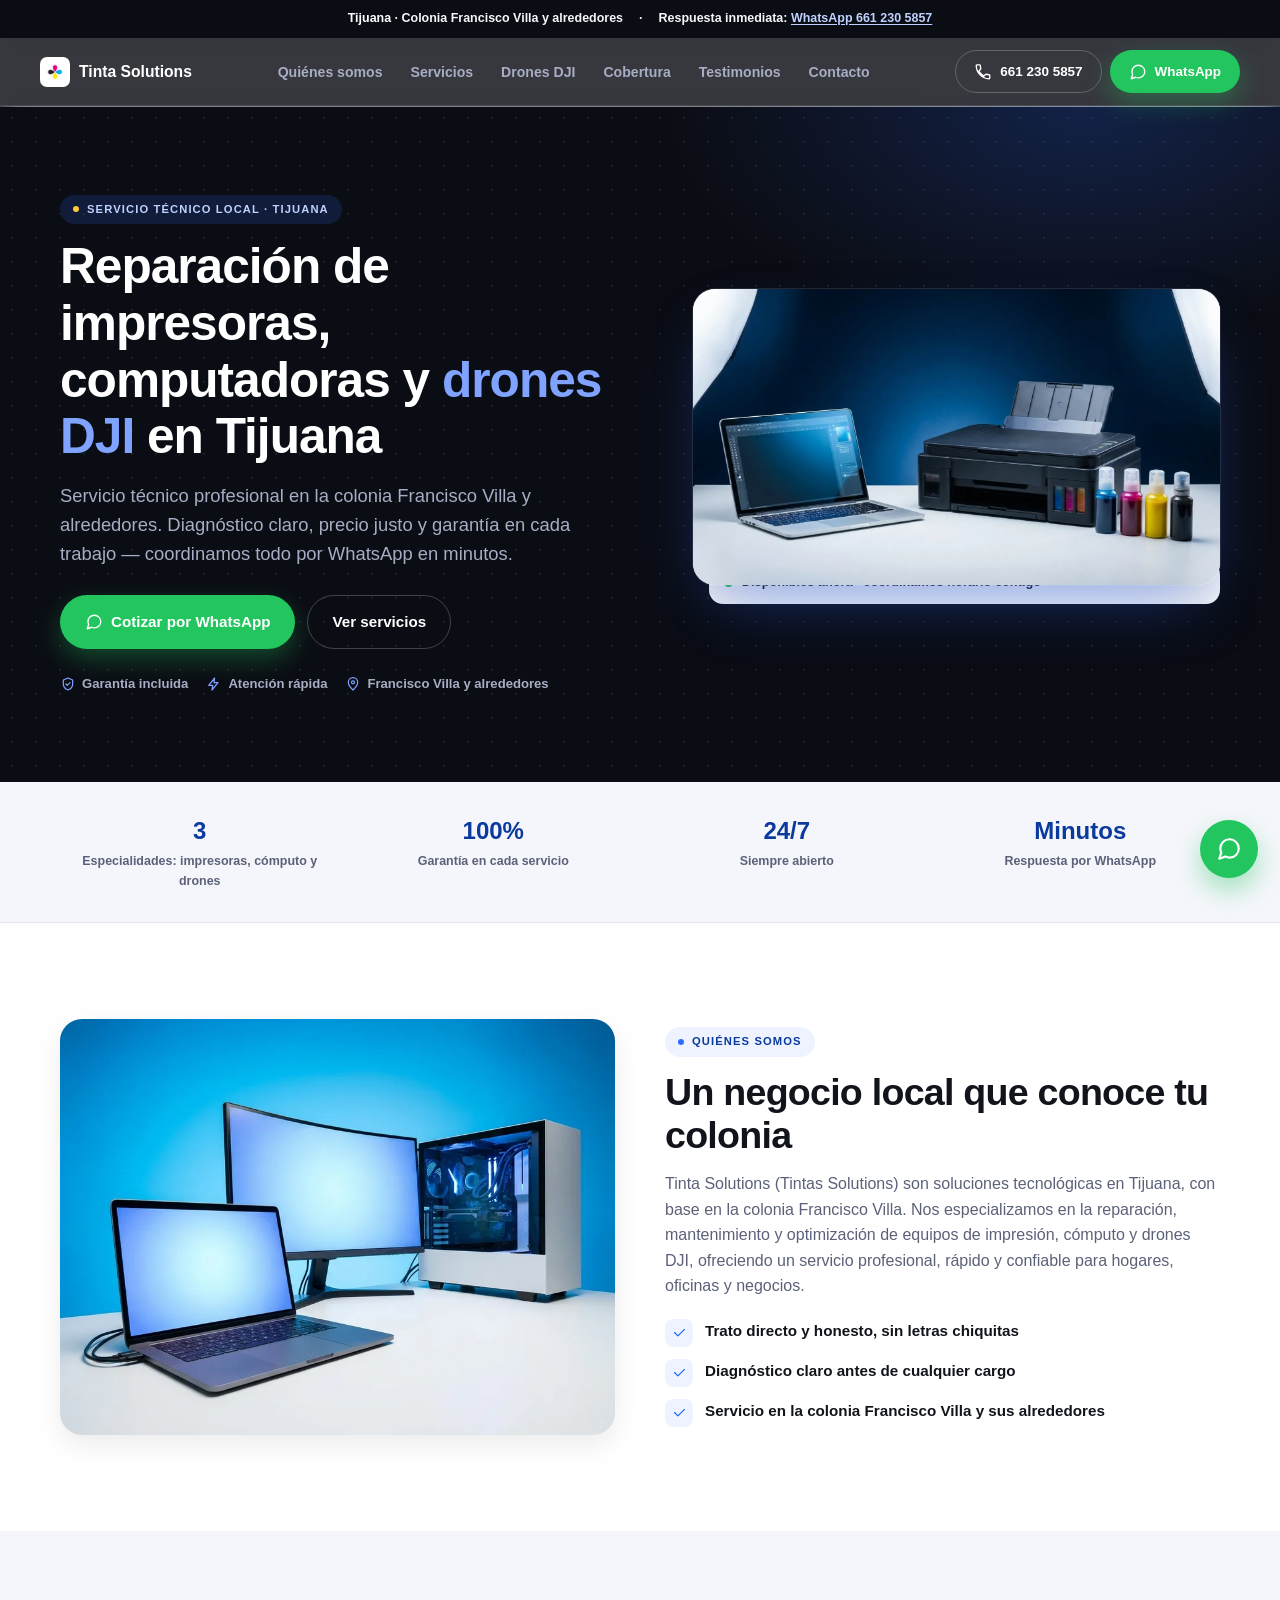
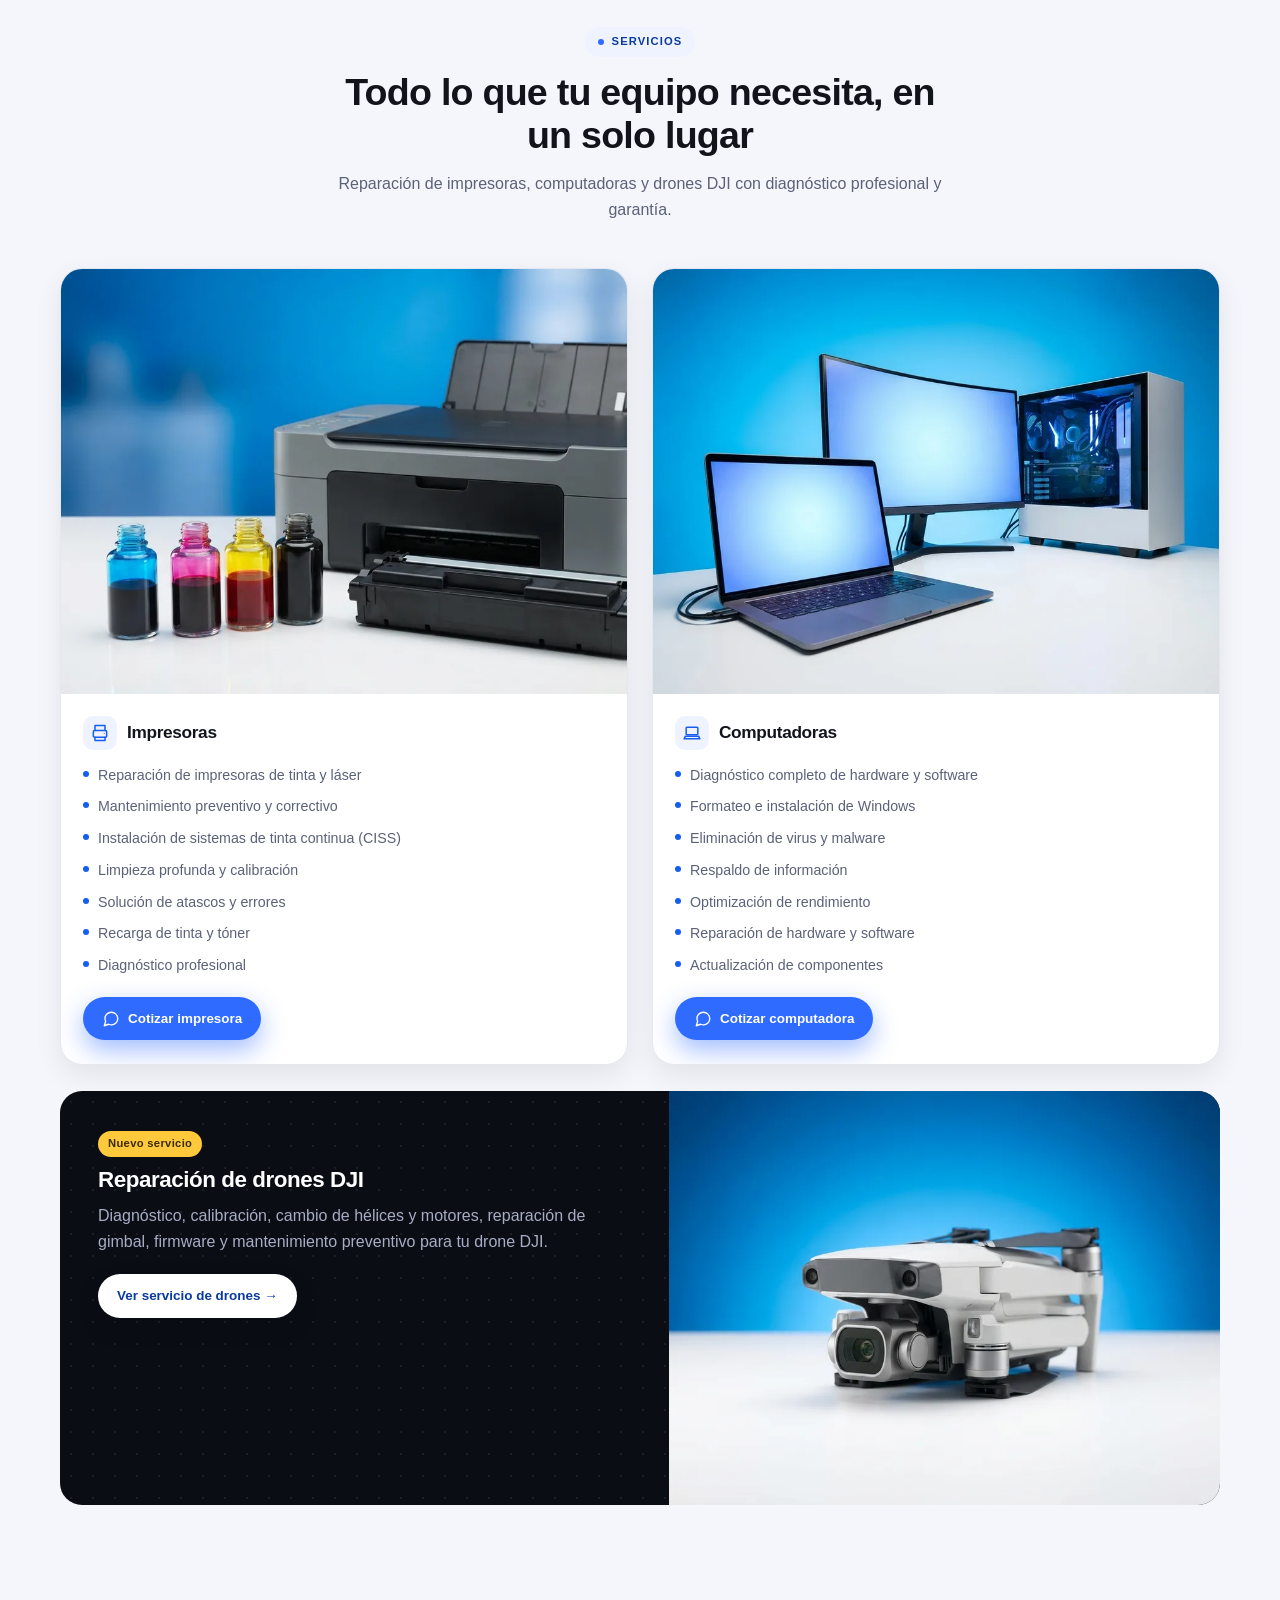
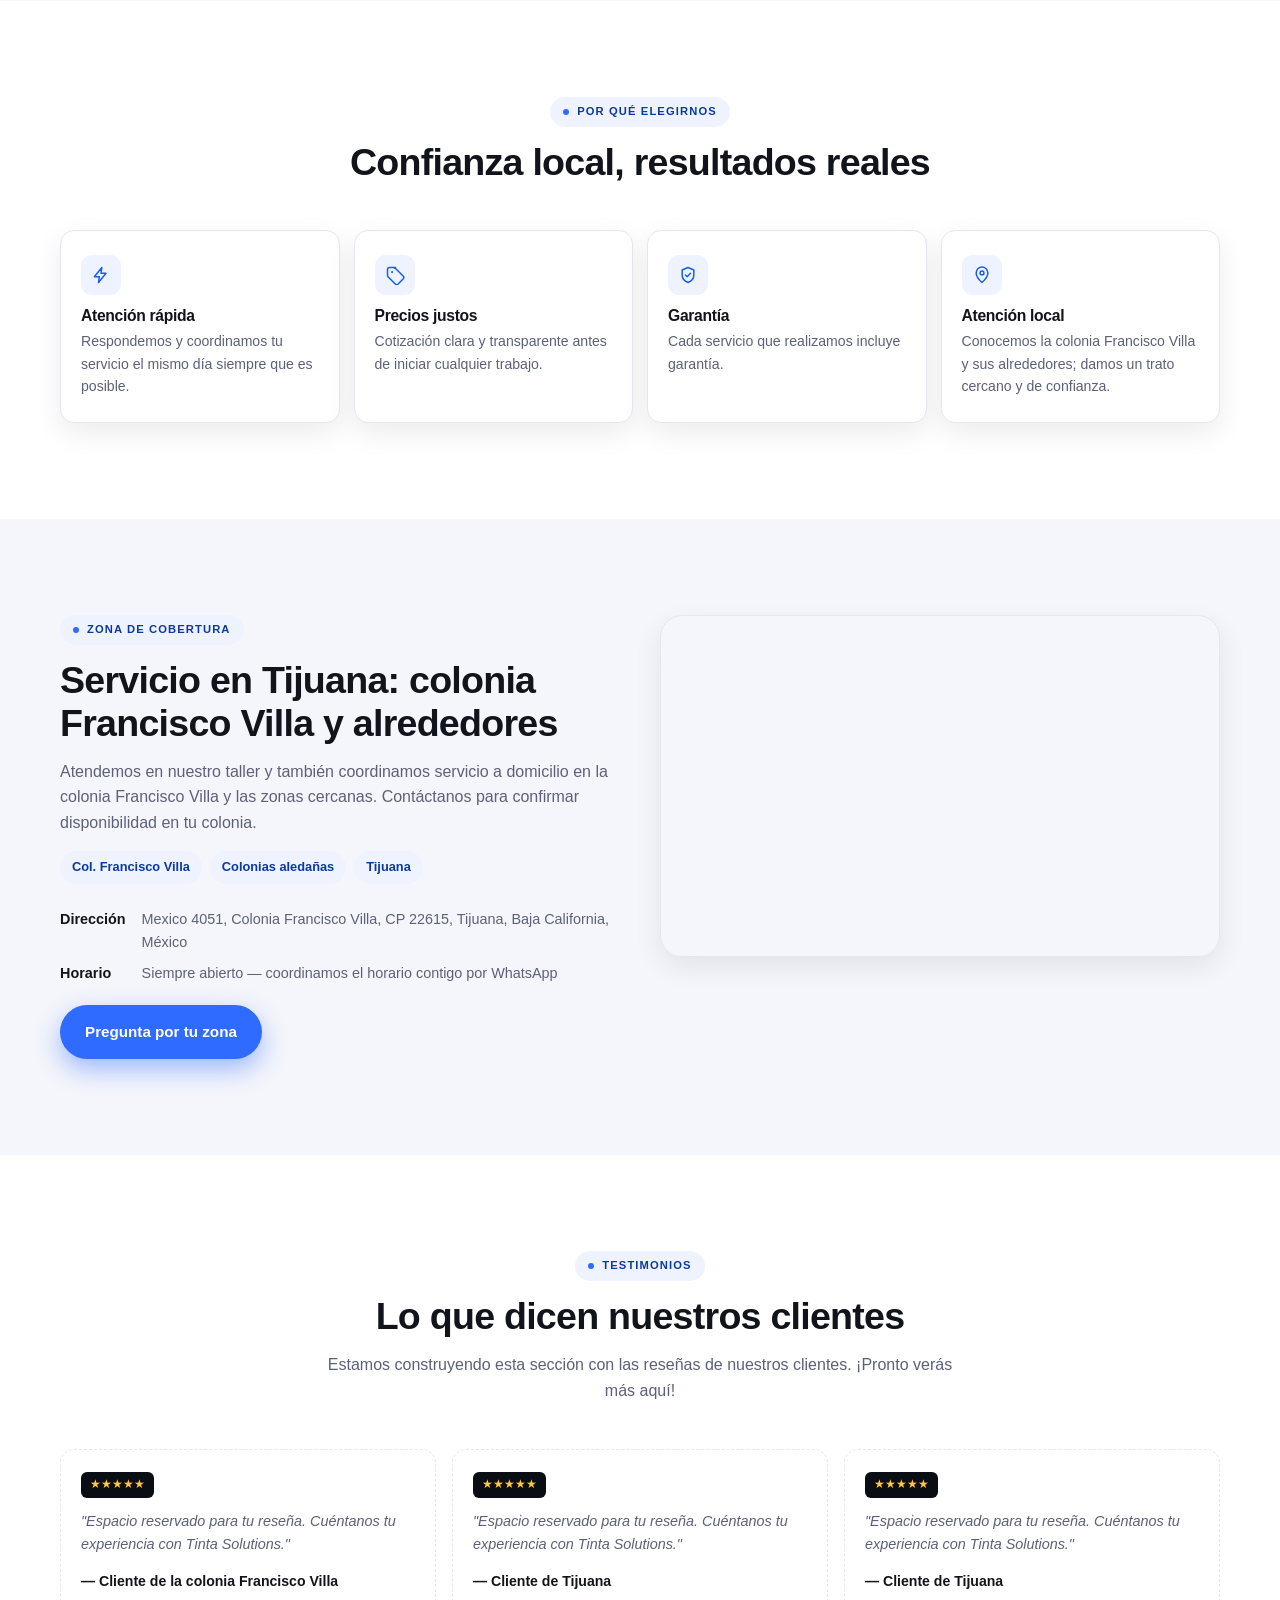
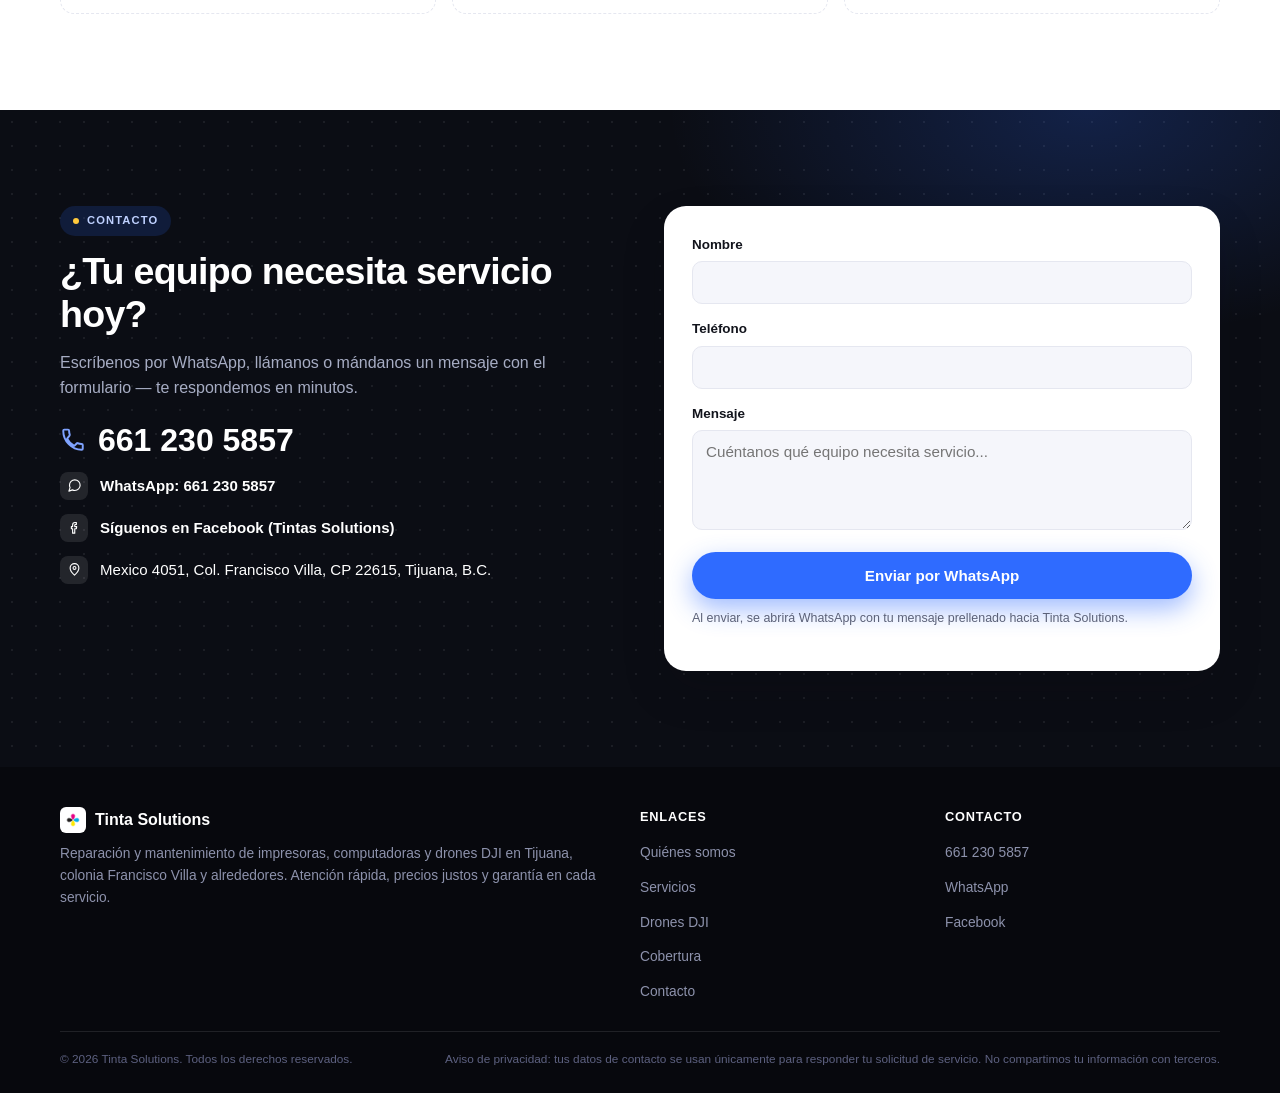
==== commit 01059a37: "Agrega boton WhatsApp en header (junto a Llamar), cambia barra fija movil de grid a flex por robuste" ====
--- a/index.html
+++ b/index.html
@@ -30,7 +30,7 @@
 <link rel="apple-touch-icon" href="/images/apple-touch-icon.png">
 
 <link rel="preconnect" href="https://www.google.com">
-<link rel="stylesheet" href="/css/style.css">
+<link rel="stylesheet" href="/css/style.css?v=7">
 
 <script type="application/ld+json">
 {
@@ -86,6 +86,7 @@
 <symbol id="i-check" viewBox="0 0 24 24"><path d="m4 12 5.5 5.5L20 7"/></symbol>
 <symbol id="i-menu" viewBox="0 0 24 24"><path d="M3 6h18M3 12h18M3 18h18"/></symbol>
 <symbol id="i-facebook" viewBox="0 0 24 24"><path d="M15 4h-2.3C10.5 4 9 5.6 9 8v2.5H7V14h2v7h3.4v-7h2.6l.5-3.5h-3.1V8.3c0-.9.5-1.3 1.4-1.3H15V4Z"/></symbol>
+<symbol id="i-close" viewBox="0 0 24 24"><path d="M6 6l12 12M18 6 6 18"/></symbol>
 </svg>
 
 <a class="skip-link" href="#main">Saltar al contenido</a>
@@ -116,7 +117,11 @@
     </nav>
     <div class="nav-cta">
       <a class="btn btn-outline on-dark btn-sm" href="tel:+526612305857"><svg class="icn"><use href="#i-phone"/></svg><span class="label">661 230 5857</span></a>
-      <button class="nav-toggle" aria-label="Abrir menú" aria-expanded="false" aria-controls="nav-links"><svg class="icn" style="width:24px;height:24px"><use href="#i-menu"/></svg></button>
+      <a class="btn btn-whatsapp btn-sm" href="https://wa.me/526612305857?text=Hola%2C%20quiero%20cotizar%20un%20servicio" target="_blank" rel="noopener"><svg class="icn"><use href="#i-chat"/></svg><span class="label">WhatsApp</span></a>
+      <button class="nav-toggle" aria-label="Abrir menú" aria-expanded="false" aria-controls="nav-links">
+        <svg class="icn i-menu" style="width:24px;height:24px"><use href="#i-menu"/></svg>
+        <svg class="icn i-close" style="width:24px;height:24px"><use href="#i-close"/></svg>
+      </button>
     </div>
   </div>
 </header>
@@ -386,6 +391,6 @@
   <a class="btn btn-whatsapp" href="https://wa.me/526612305857?text=Hola%2C%20quiero%20cotizar%20un%20servicio" target="_blank" rel="noopener"><svg class="icn"><use href="#i-chat"/></svg>WhatsApp</a>
 </div>
 
-<script src="/js/main.js"></script>
+<script src="/js/main.js?v=7"></script>
 </body>
 </html>
--- a/css/style.css
+++ b/css/style.css
@@ -119,21 +119,27 @@
 .nav-links a:hover{background:rgba(255,255,255,.08);color:#fff}
 .nav-links a.active{background:rgba(47,107,255,.18);color:#BFD1FF}
 .nav-cta{display:flex;align-items:center;gap:8px;flex:0 0 auto}
-.nav-toggle{display:none;align-items:center;justify-content:center;background:none;border:none;cursor:pointer;color:#fff;padding:6px;line-height:1}
-
+.nav-toggle{display:none;align-items:center;justify-content:center;background:none;border:none;cursor:pointer;color:#fff;padding:6px;line-height:1;position:relative;z-index:57}
+.nav-toggle .i-close{display:none}
+.nav-toggle.open .i-menu{display:none}
+.nav-toggle.open .i-close{display:block}
+
+/* Menú móvil: overlay de PANTALLA COMPLETA (no depende de calcular la
+   altura exacta del header/anuncio — evita cualquier corte o traslape) */
 @media (max-width:960px){
   .nav-links{
-    position:fixed;inset:58px 0 0 0;background:var(--ink);
-    flex-direction:column;align-items:stretch;padding:16px;gap:4px;
-    transform:translateY(-115%);transition:transform .22s ease;border-top:1px solid var(--line-dark);
+    position:fixed;inset:0;background:var(--ink);z-index:55;
+    flex-direction:column;align-items:stretch;justify-content:center;padding:90px 22px 40px;gap:6px;
+    transform:translateX(100%);transition:transform .25s ease;
     overflow-y:auto;
   }
-  .nav-links.open{transform:translateY(0)}
-  .nav-links a{padding:15px 16px;font-size:1rem;border-radius:var(--radius-sm)}
+  .nav-links.open{transform:translateX(0)}
+  .nav-links a{padding:16px 18px;font-size:1.1rem;border-radius:var(--radius-sm)}
   .nav-toggle{display:flex}
-  .nav-cta .btn-outline span.label{display:none}
-  .nav-cta .btn-outline{padding:10px}
+  .nav-cta .btn span.label{display:none}
+  .nav-cta .btn{padding:10px}
   .brand-name{display:none}
+  body.menu-open{overflow:hidden}
 }
 
 /* Secciones oscuras (hero / CTA final) — patrón de puntos sutil, sin blobs de los 80s */
@@ -321,13 +327,13 @@
 .mobile-cta-bar{display:none}
 @media (max-width:640px){
   .mobile-cta-bar{
-    display:grid;grid-template-columns:minmax(0,1fr) minmax(0,1fr);gap:10px;
+    display:flex;flex-direction:row;gap:10px;
     position:fixed;left:0;right:0;bottom:0;z-index:70;padding:10px 12px calc(10px + env(safe-area-inset-bottom));
     background:rgba(11,13,20,.95);backdrop-filter:blur(10px);border-top:1px solid var(--line-dark);
   }
-  .mobile-cta-bar .btn{width:100%;padding:12px 10px;font-size:.86rem}
+  .mobile-cta-bar .btn{flex:1 1 0;min-width:0;padding:12px 8px;font-size:.84rem}
   .whatsapp-float{display:none}
-  body{padding-bottom:64px}
+  body{padding-bottom:66px}
 }
 
 .skip-link{position:absolute;left:-999px;top:auto;background:var(--ink);color:#fff;padding:10px 16px;border-radius:8px;z-index:100}
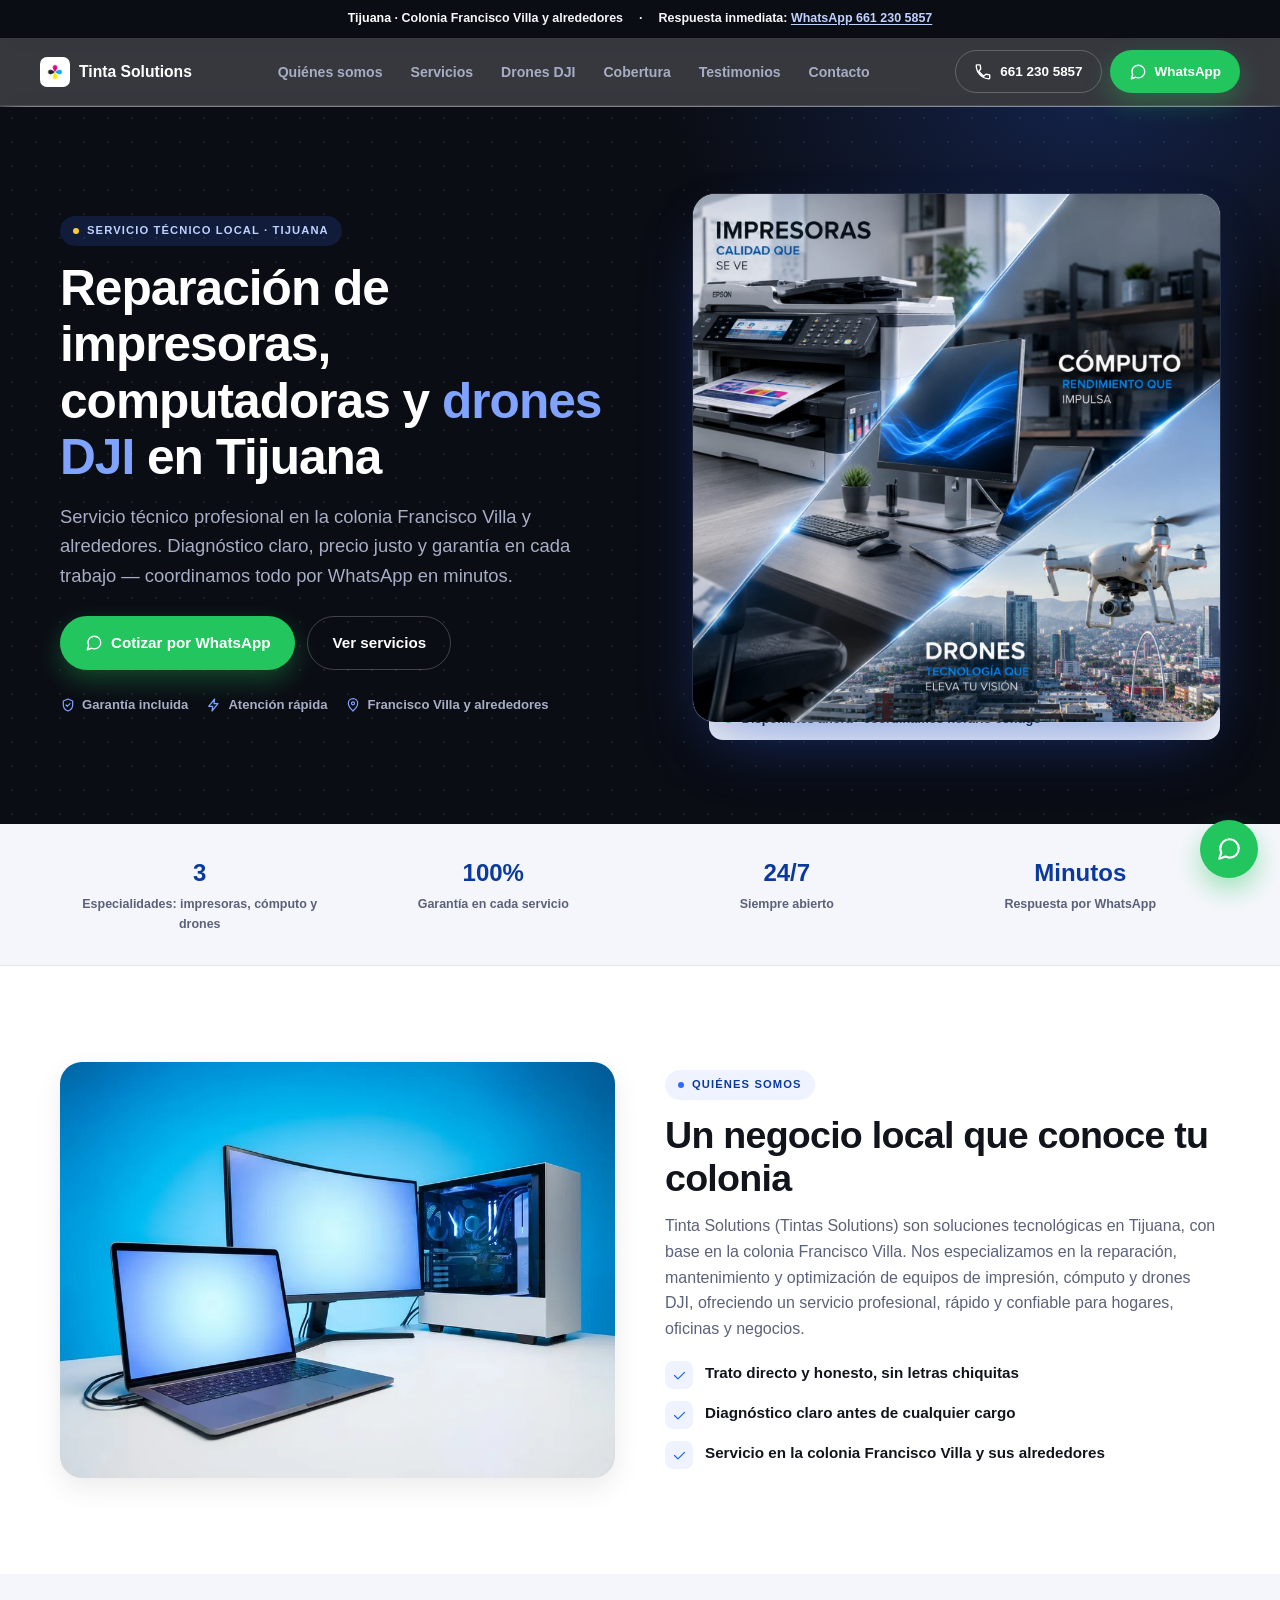
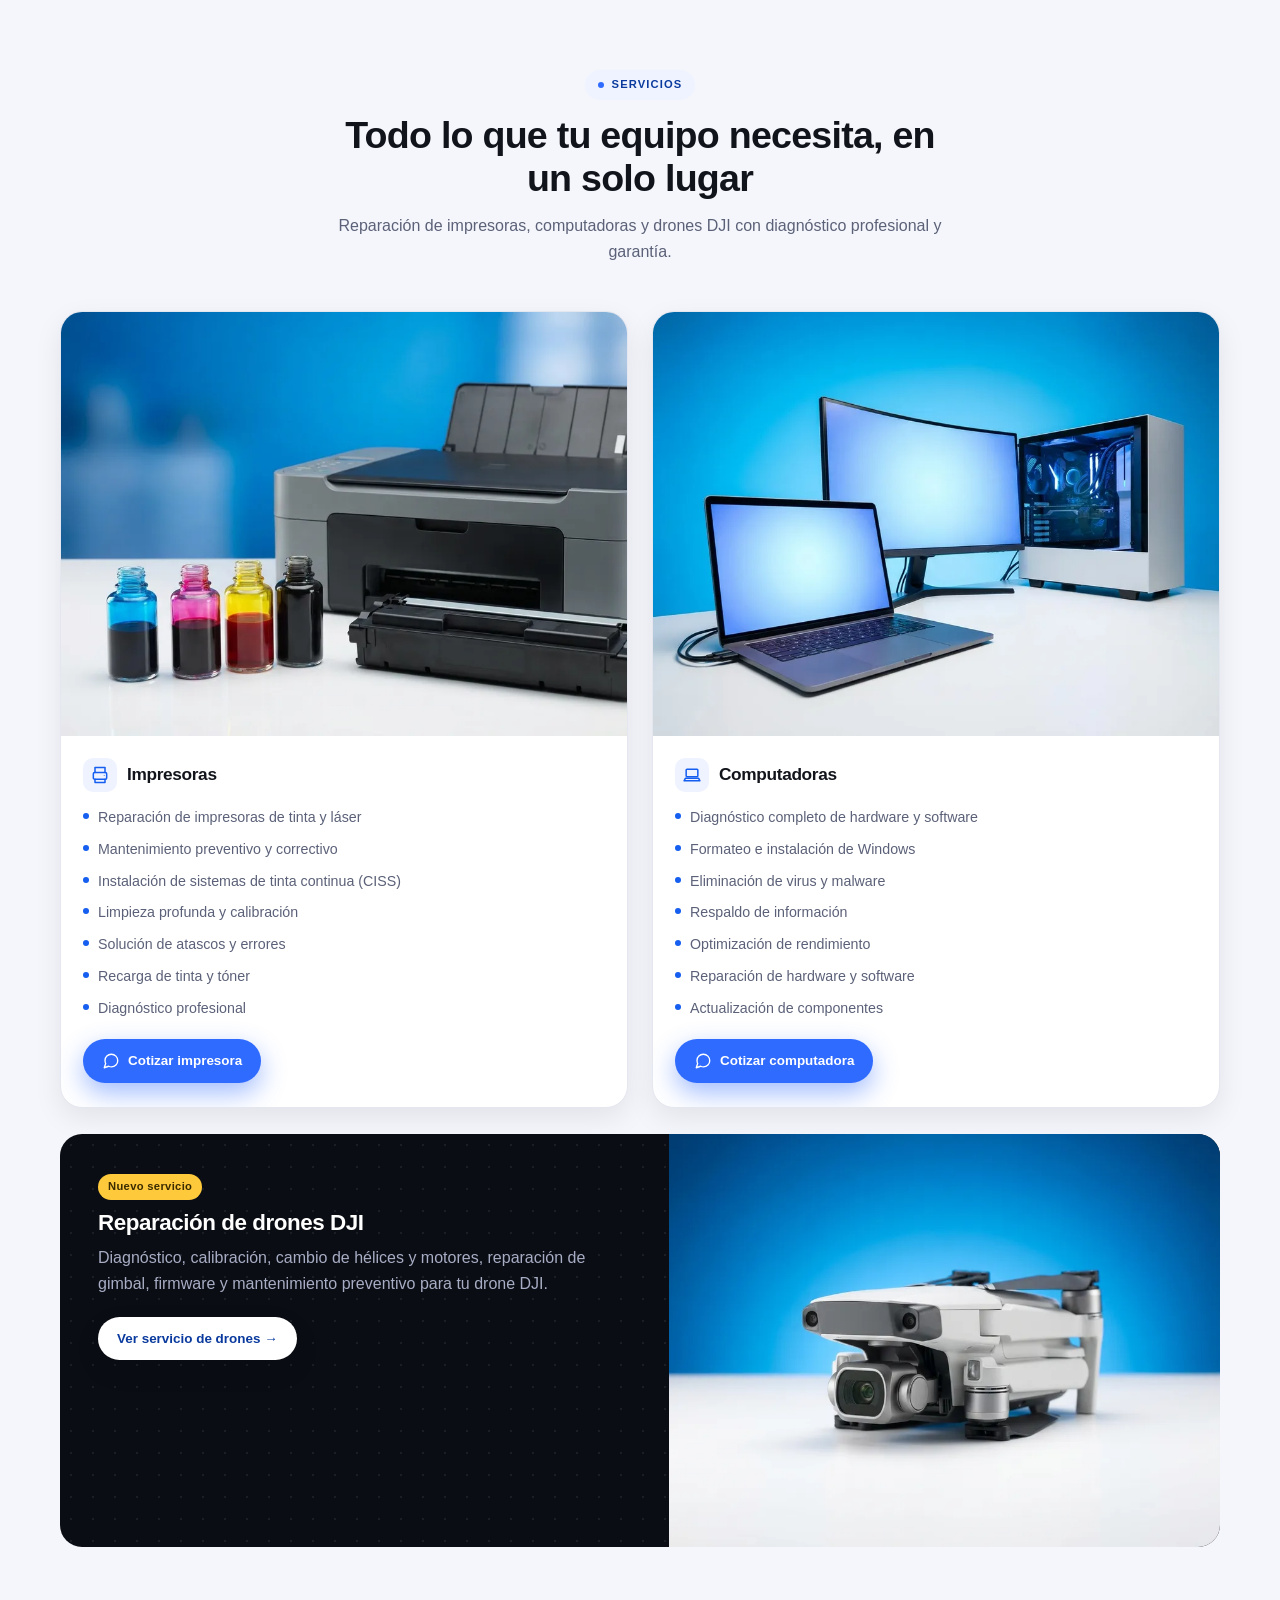
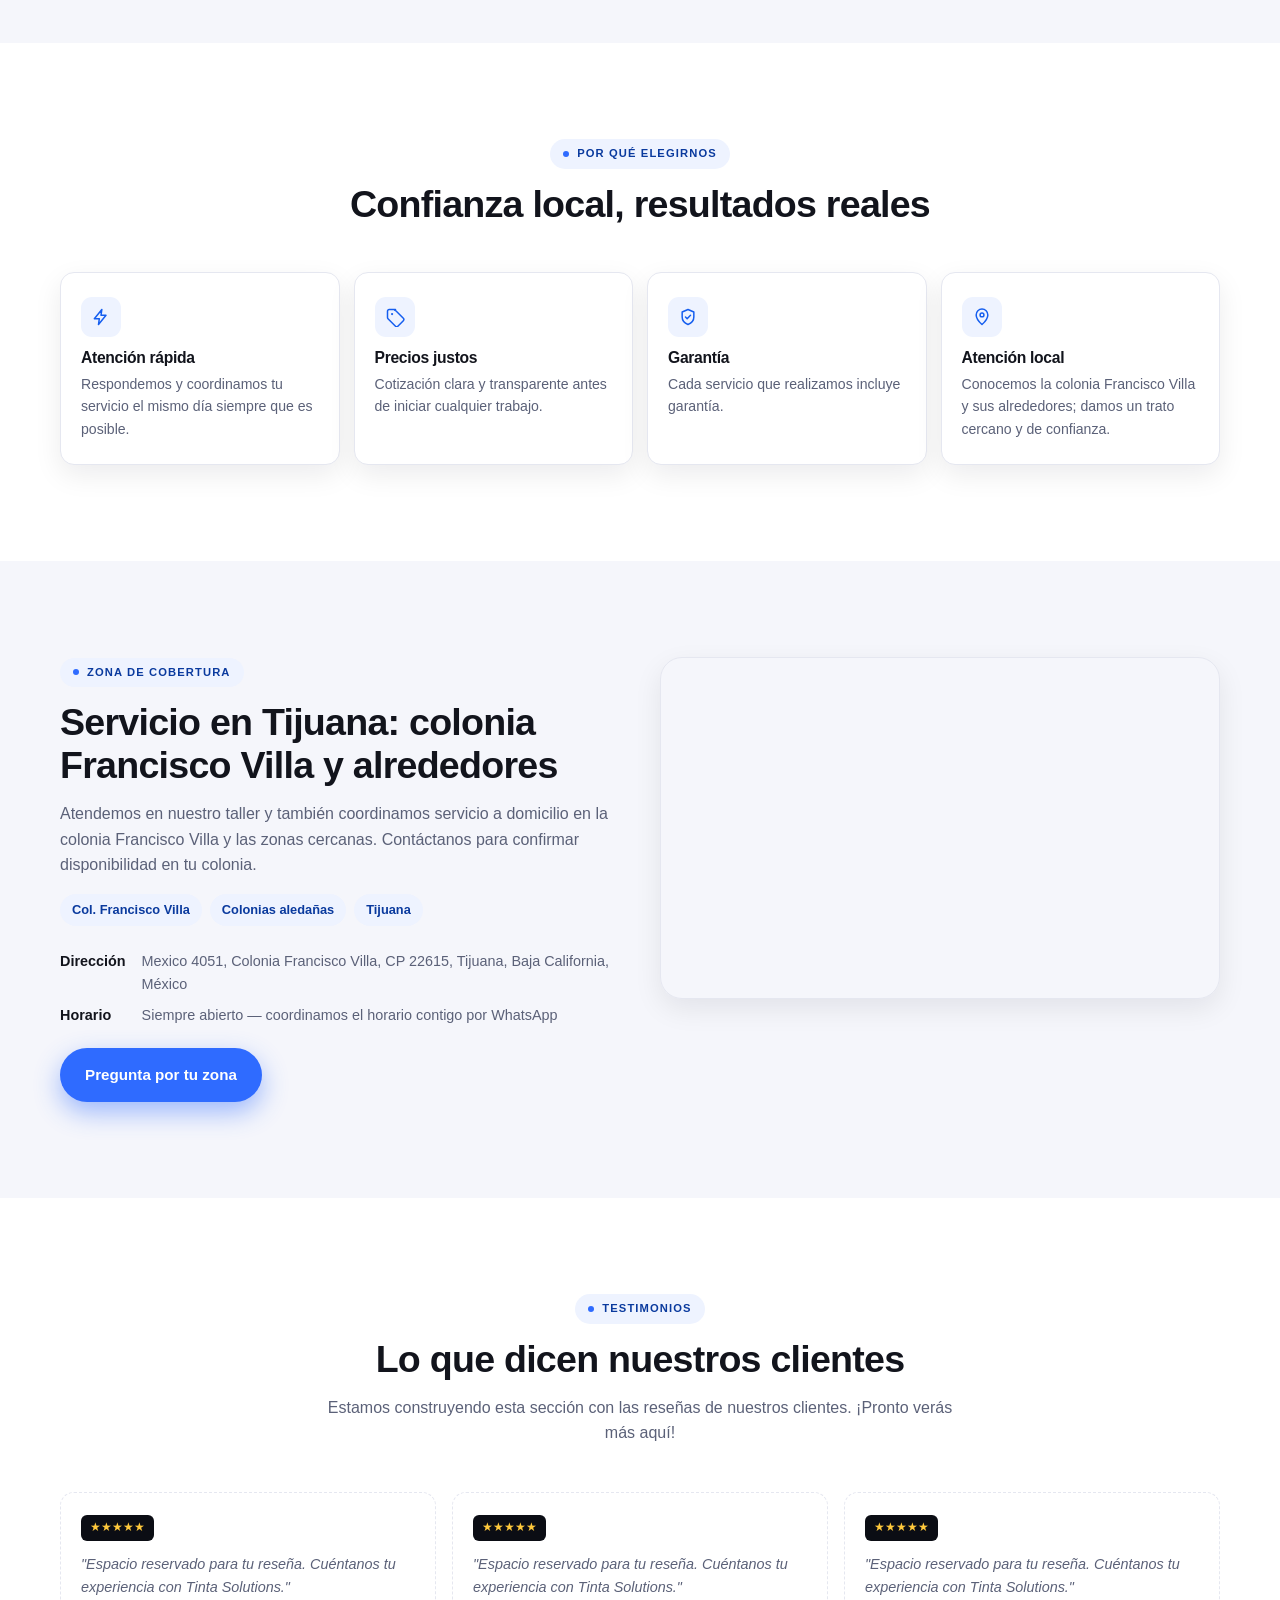
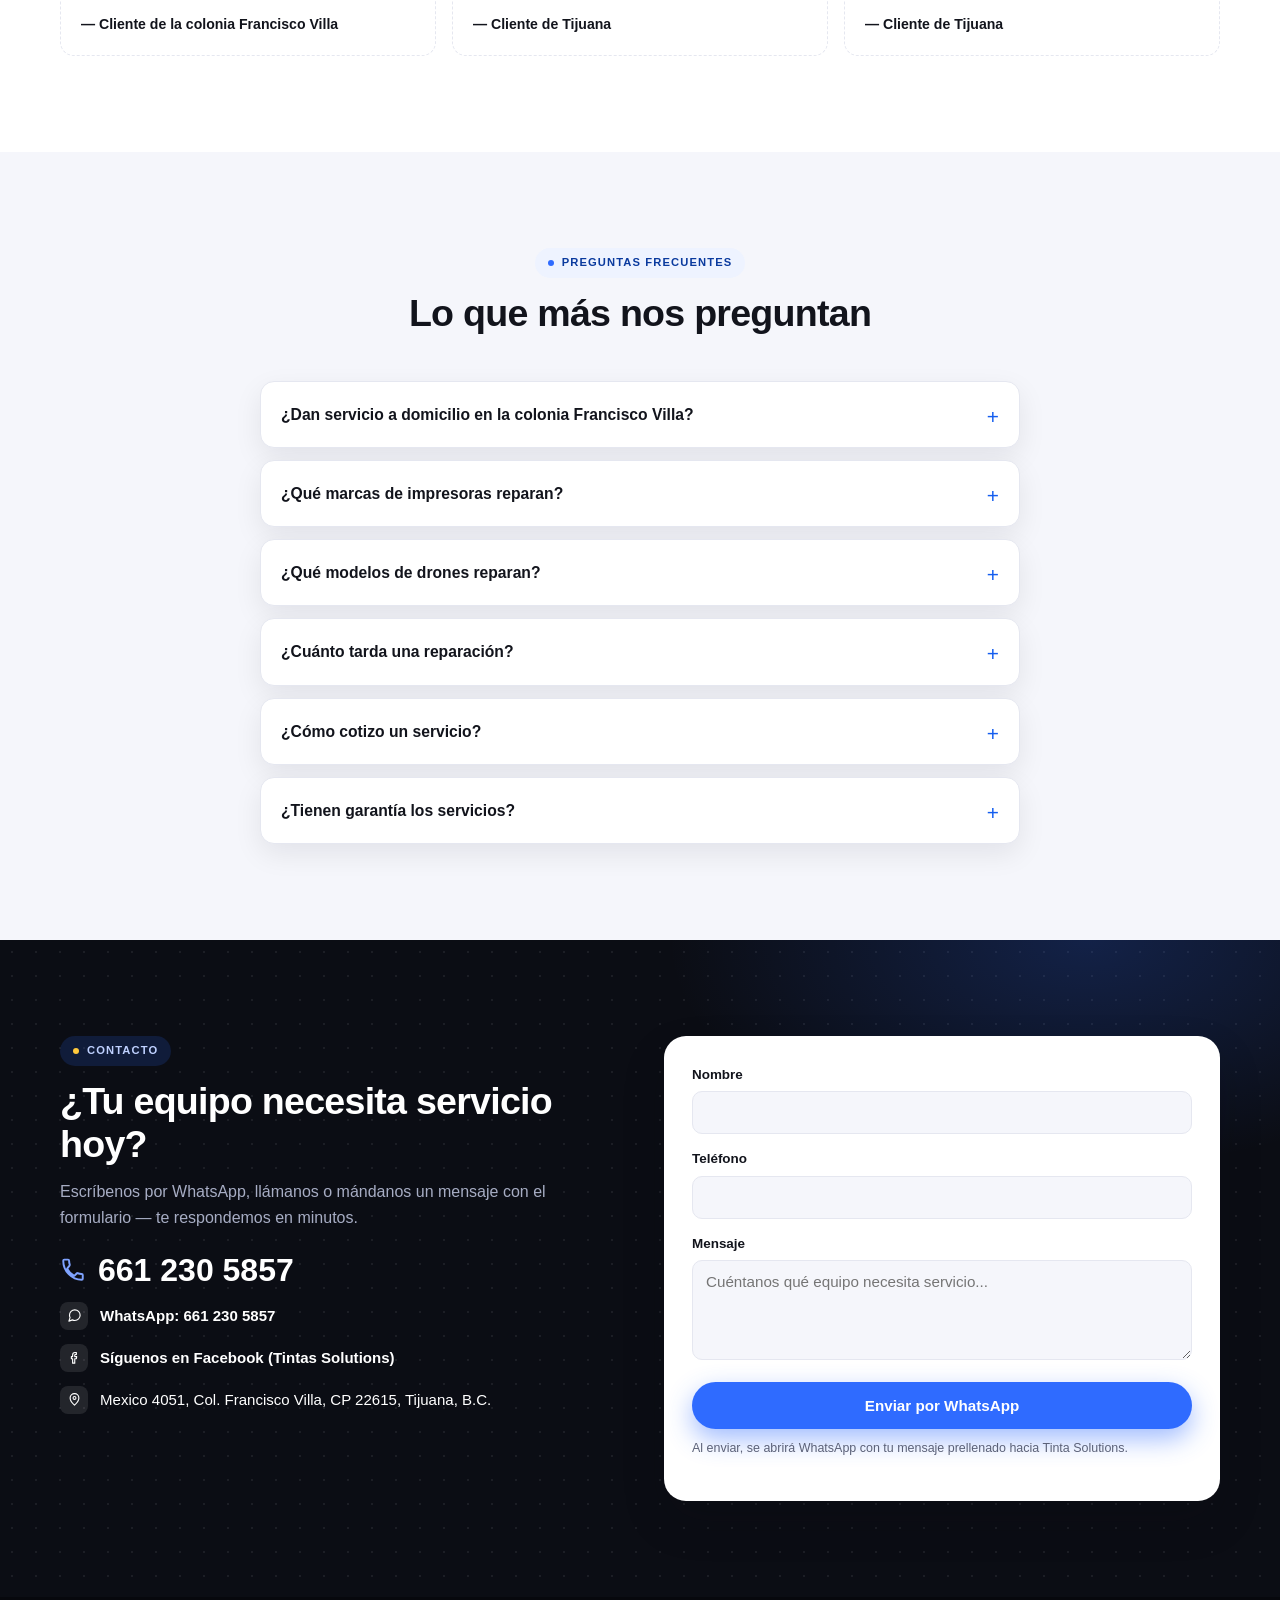
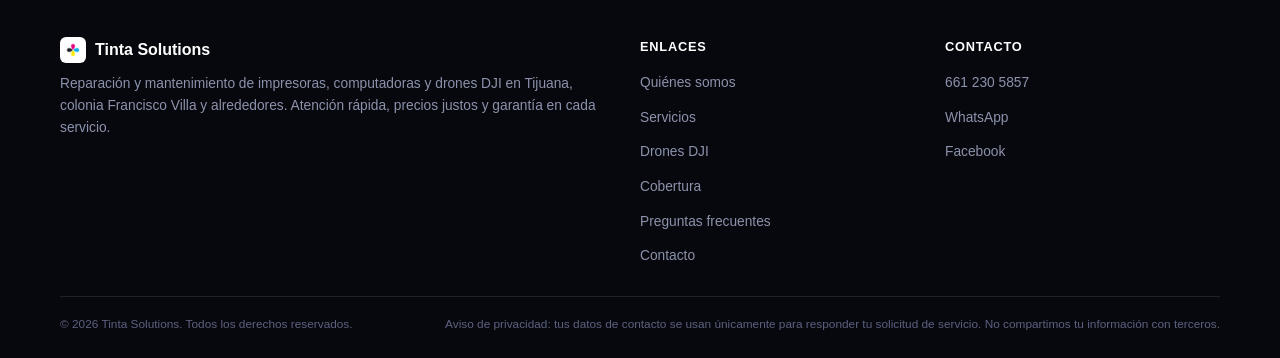
==== commit 51fb2bb8: "Hero: imagen provista por cliente (mobile-first), SEO+LLM: FAQ+schema, breadcrumbs, llms.txt, cache " ====
--- a/index.html
+++ b/index.html
@@ -29,8 +29,14 @@
 <link rel="icon" type="image/png" sizes="192x192" href="/images/favicon-192.png">
 <link rel="apple-touch-icon" href="/images/apple-touch-icon.png">
 
+<meta name="theme-color" content="#0B0D14">
+<meta name="geo.region" content="MX-BCN">
+<meta name="geo.placename" content="Tijuana">
+<meta name="geo.position" content="32.5115;-117.1225">
+<meta name="ICBM" content="32.5115, -117.1225">
+
 <link rel="preconnect" href="https://www.google.com">
-<link rel="stylesheet" href="/css/style.css?v=7">
+<link rel="stylesheet" href="/css/style.css?v=8">
 
 <script type="application/ld+json">
 {
@@ -70,6 +76,44 @@
   ]
 }
 </script>
+<script type="application/ld+json">
+{
+  "@context": "https://schema.org",
+  "@type": "FAQPage",
+  "mainEntity": [
+    {
+      "@type": "Question",
+      "name": "¿Dan servicio a domicilio en la colonia Francisco Villa?",
+      "acceptedAnswer": { "@type": "Answer", "text": "Sí. Atendemos en nuestro taller y también coordinamos servicio a domicilio en la colonia Francisco Villa y colonias aledañas de Tijuana. Escríbenos por WhatsApp para confirmar disponibilidad en tu zona." }
+    },
+    {
+      "@type": "Question",
+      "name": "¿Qué marcas de impresoras reparan?",
+      "acceptedAnswer": { "@type": "Answer", "text": "Reparamos impresoras de tinta y láser de las marcas más comunes, incluyendo instalación de sistemas de tinta continua (CISS), recarga de tinta y tóner, y mantenimiento preventivo y correctivo." }
+    },
+    {
+      "@type": "Question",
+      "name": "¿Qué modelos de drones reparan?",
+      "acceptedAnswer": { "@type": "Answer", "text": "Nos enfocamos principalmente en drones DJI (Mavic, Mini, Air, Phantom, Avata y más): diagnóstico, hélices y motores, gimbal y cámara, calibración de sensores, firmware y reparación post-accidente." }
+    },
+    {
+      "@type": "Question",
+      "name": "¿Cuánto tarda una reparación?",
+      "acceptedAnswer": { "@type": "Answer", "text": "Depende del equipo y la falla. Primero hacemos un diagnóstico y te damos un tiempo estimado junto con la cotización, antes de iniciar cualquier trabajo." }
+    },
+    {
+      "@type": "Question",
+      "name": "¿Cómo cotizo un servicio?",
+      "acceptedAnswer": { "@type": "Answer", "text": "Lo más rápido es escribirnos por WhatsApp al 661 230 5857 contándonos qué equipo necesita servicio; también puedes llamarnos o llenar el formulario de contacto del sitio." }
+    },
+    {
+      "@type": "Question",
+      "name": "¿Tienen garantía los servicios?",
+      "acceptedAnswer": { "@type": "Answer", "text": "Sí, todos nuestros servicios de reparación incluyen garantía." }
+    }
+  ]
+}
+</script>
 </head>
 <body>
 <svg style="display:none" aria-hidden="true">
@@ -146,8 +190,8 @@
         </ul>
       </div>
       <div class="hero-media">
-        <div class="frame r-16-9 glow">
-          <img src="/images/hero-devices.webp" alt="Impresora, laptop y tinta de colores — servicio técnico Tinta Solutions en Tijuana" width="1600" height="900" loading="eager">
+        <div class="frame r-1-1 glow">
+          <img src="/images/hero-promo.webp" alt="Tinta Solutions: reparación de impresoras, cómputo y drones en Tijuana" width="1400" height="1400" loading="eager">
         </div>
         <div class="hero-badge"><span class="dot"></span><span class="txt">Disponibles ahora · coordinamos horario contigo</span></div>
       </div>
@@ -306,6 +350,42 @@
           <p>"Espacio reservado para tu reseña. Cuéntanos tu experiencia con Tinta Solutions."</p>
           <div class="testimonial-name">— Cliente de Tijuana</div>
         </div>
+      </div>
+    </div>
+  </section>
+
+  <!-- PREGUNTAS FRECUENTES -->
+  <section class="bg-soft" id="faq">
+    <div class="container">
+      <div class="section-head">
+        <span class="eyebrow">Preguntas frecuentes</span>
+        <h2>Lo que más nos preguntan</h2>
+      </div>
+      <div class="faq-list">
+        <details class="faq-item">
+          <summary>¿Dan servicio a domicilio en la colonia Francisco Villa?</summary>
+          <p>Sí. Atendemos en nuestro taller y también coordinamos servicio a domicilio en la colonia Francisco Villa y colonias aledañas de Tijuana. Escríbenos por WhatsApp para confirmar disponibilidad en tu zona.</p>
+        </details>
+        <details class="faq-item">
+          <summary>¿Qué marcas de impresoras reparan?</summary>
+          <p>Reparamos impresoras de tinta y láser de las marcas más comunes, incluyendo instalación de sistemas de tinta continua (CISS), recarga de tinta y tóner, y mantenimiento preventivo y correctivo.</p>
+        </details>
+        <details class="faq-item">
+          <summary>¿Qué modelos de drones reparan?</summary>
+          <p>Nos enfocamos principalmente en drones DJI (Mavic, Mini, Air, Phantom, Avata y más): diagnóstico, hélices y motores, gimbal y cámara, calibración de sensores, firmware y reparación post-accidente.</p>
+        </details>
+        <details class="faq-item">
+          <summary>¿Cuánto tarda una reparación?</summary>
+          <p>Depende del equipo y la falla. Primero hacemos un diagnóstico y te damos un tiempo estimado junto con la cotización, antes de iniciar cualquier trabajo.</p>
+        </details>
+        <details class="faq-item">
+          <summary>¿Cómo cotizo un servicio?</summary>
+          <p>Lo más rápido es escribirnos por WhatsApp al 661 230 5857 contándonos qué equipo necesita servicio; también puedes llamarnos o llenar el formulario de contacto de este sitio.</p>
+        </details>
+        <details class="faq-item">
+          <summary>¿Tienen garantía los servicios?</summary>
+          <p>Sí, todos nuestros servicios de reparación incluyen garantía.</p>
+        </details>
       </div>
     </div>
   </section>
@@ -365,6 +445,7 @@
           <li><a href="/#servicios">Servicios</a></li>
           <li><a href="/drones.html">Drones DJI</a></li>
           <li><a href="/#cobertura">Cobertura</a></li>
+          <li><a href="/#faq">Preguntas frecuentes</a></li>
           <li><a href="/#contacto">Contacto</a></li>
         </ul>
       </div>
@@ -391,6 +472,6 @@
   <a class="btn btn-whatsapp" href="https://wa.me/526612305857?text=Hola%2C%20quiero%20cotizar%20un%20servicio" target="_blank" rel="noopener"><svg class="icn"><use href="#i-chat"/></svg>WhatsApp</a>
 </div>
 
-<script src="/js/main.js?v=7"></script>
+<script src="/js/main.js?v=8"></script>
 </body>
 </html>
--- a/css/style.css
+++ b/css/style.css
@@ -59,6 +59,7 @@
 .frame img{width:100%;height:100%;object-fit:cover;object-position:center}
 .frame.r-16-9{aspect-ratio:16/9}
 .frame.r-4-3{aspect-ratio:4/3}
+.frame.r-1-1{aspect-ratio:1/1}
 .frame.glow{box-shadow:0 0 0 1px var(--line-dark), 0 30px 70px -20px var(--blue-glow), var(--shadow-strong)}
 
 h1,h2,h3{line-height:1.14;margin:0 0 14px;font-weight:800;letter-spacing:-.02em}
@@ -158,8 +159,12 @@
 .hero{padding:44px 0 46px}
 @media (min-width:640px){.hero{padding:64px 0 64px}}
 @media (min-width:960px){.hero{padding:88px 0 84px}}
-.hero-grid{display:grid;grid-template-columns:minmax(0,1fr);gap:34px;align-items:center}
+.hero-grid{display:grid;grid-template-columns:minmax(0,1fr);gap:26px;align-items:center}
 @media (min-width:960px){.hero-grid{grid-template-columns:minmax(0,1.05fr) minmax(0,.95fr);gap:50px}}
+/* En celular la imagen es lo primero que se ve, antes del texto */
+@media (max-width:959px){.hero-media{order:-1}}
+.hero-media .frame.r-1-1{max-width:480px;margin:0 auto}
+@media (min-width:960px){.hero-media .frame.r-1-1{max-width:100%;margin:0}}
 .hero-copy{min-width:0}
 .hero h1{font-size:clamp(1.8rem,6vw,3.1rem);margin-bottom:16px;color:#fff;word-break:break-word}
 .hero .highlight{color:#7FA3FF}
@@ -271,6 +276,19 @@
 .testimonial-card p{color:var(--text-2);font-style:italic;font-size:.9rem}
 .testimonial-name{font-weight:800;margin-top:10px;font-size:.88rem}
 
+/* Preguntas frecuentes */
+.faq-list{display:grid;gap:12px;max-width:760px;margin:0 auto}
+.faq-item{background:var(--paper);border:1px solid var(--line);border-radius:var(--radius-md);padding:4px 20px;box-shadow:var(--shadow-soft)}
+.faq-item summary{
+  cursor:pointer;list-style:none;padding:16px 26px 16px 0;font-weight:800;font-size:.98rem;position:relative;
+}
+.faq-item summary::-webkit-details-marker{display:none}
+.faq-item summary::after{
+  content:"+";position:absolute;right:0;top:14px;font-size:1.3rem;font-weight:400;color:var(--blue-2);
+}
+.faq-item[open] summary::after{content:"–"}
+.faq-item p{color:var(--text-2);font-size:.92rem;margin:0 0 16px;padding-right:26px}
+
 /* CTA final / contacto — oscuro, bookend con el hero */
 .contact-grid{display:grid;grid-template-columns:minmax(0,1fr);gap:32px}
 @media (min-width:900px){.contact-grid{grid-template-columns:minmax(0,1fr) minmax(0,1fr);gap:48px}}
